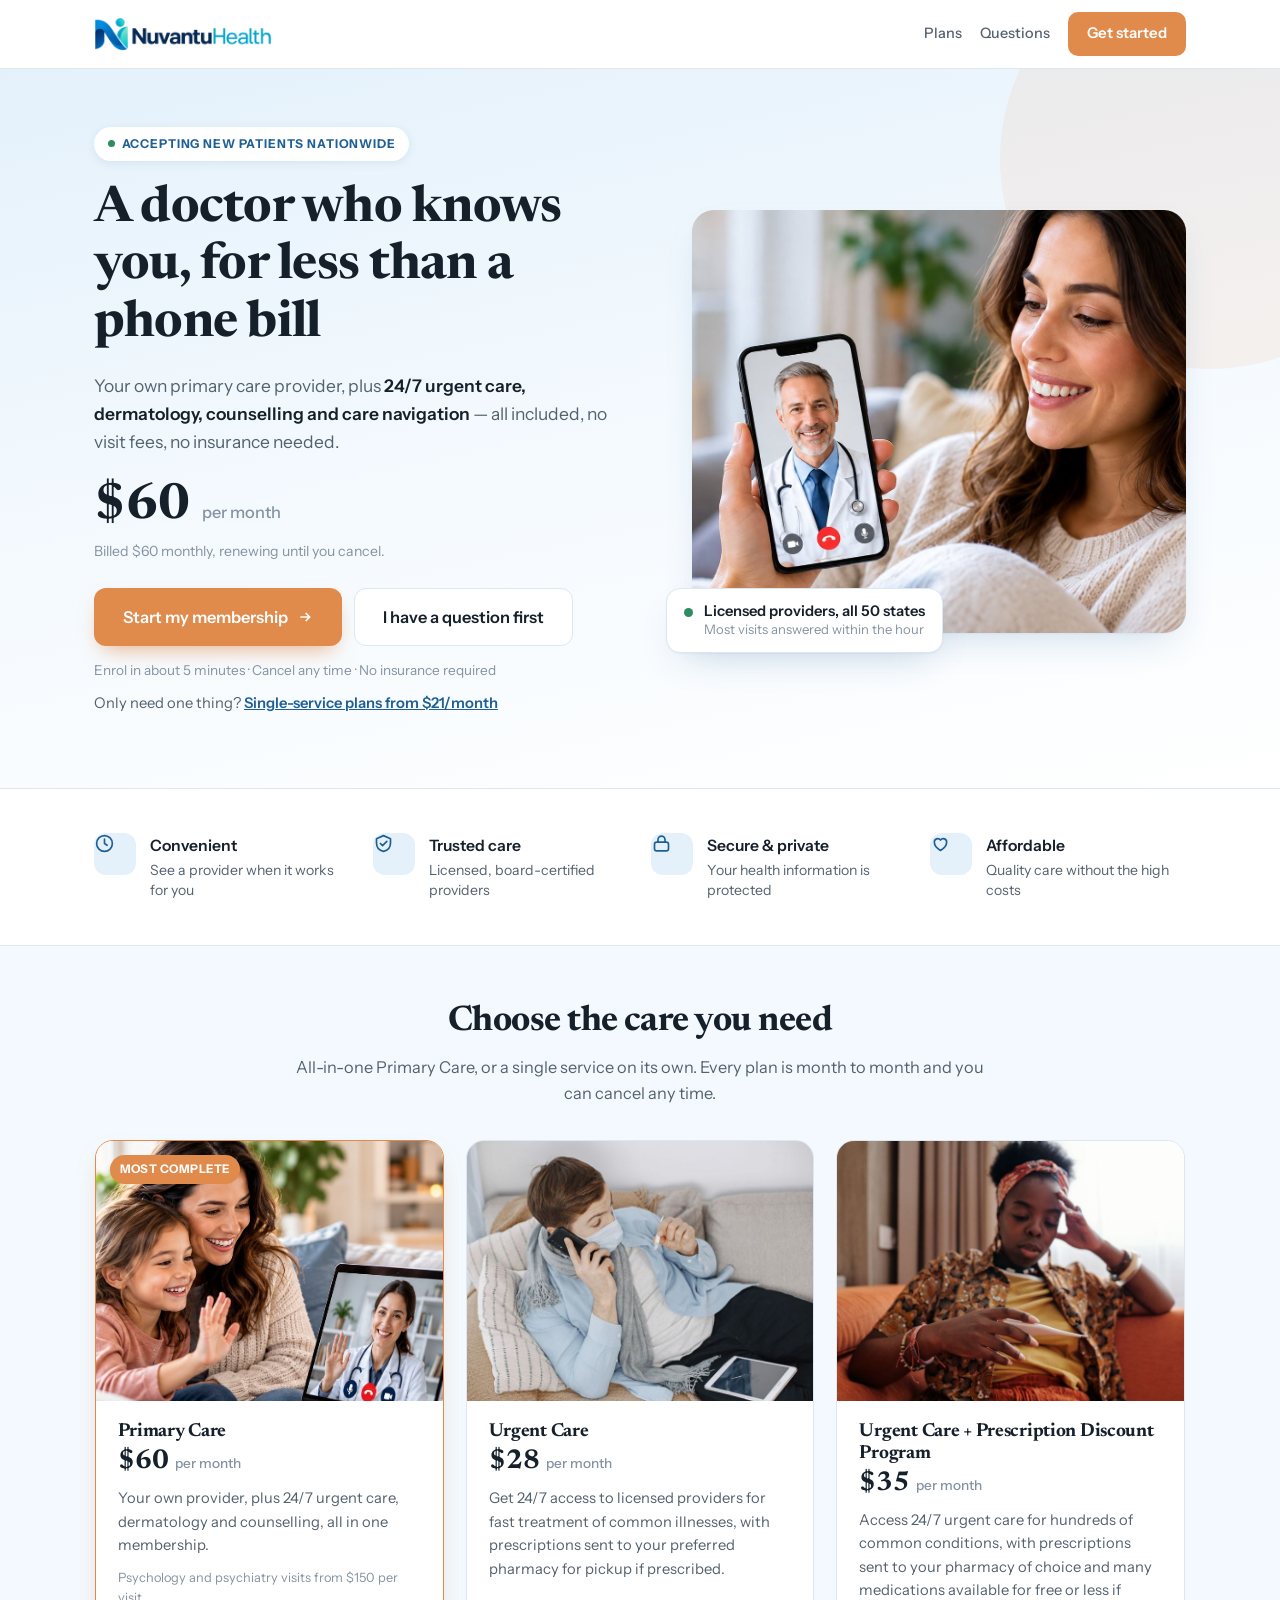
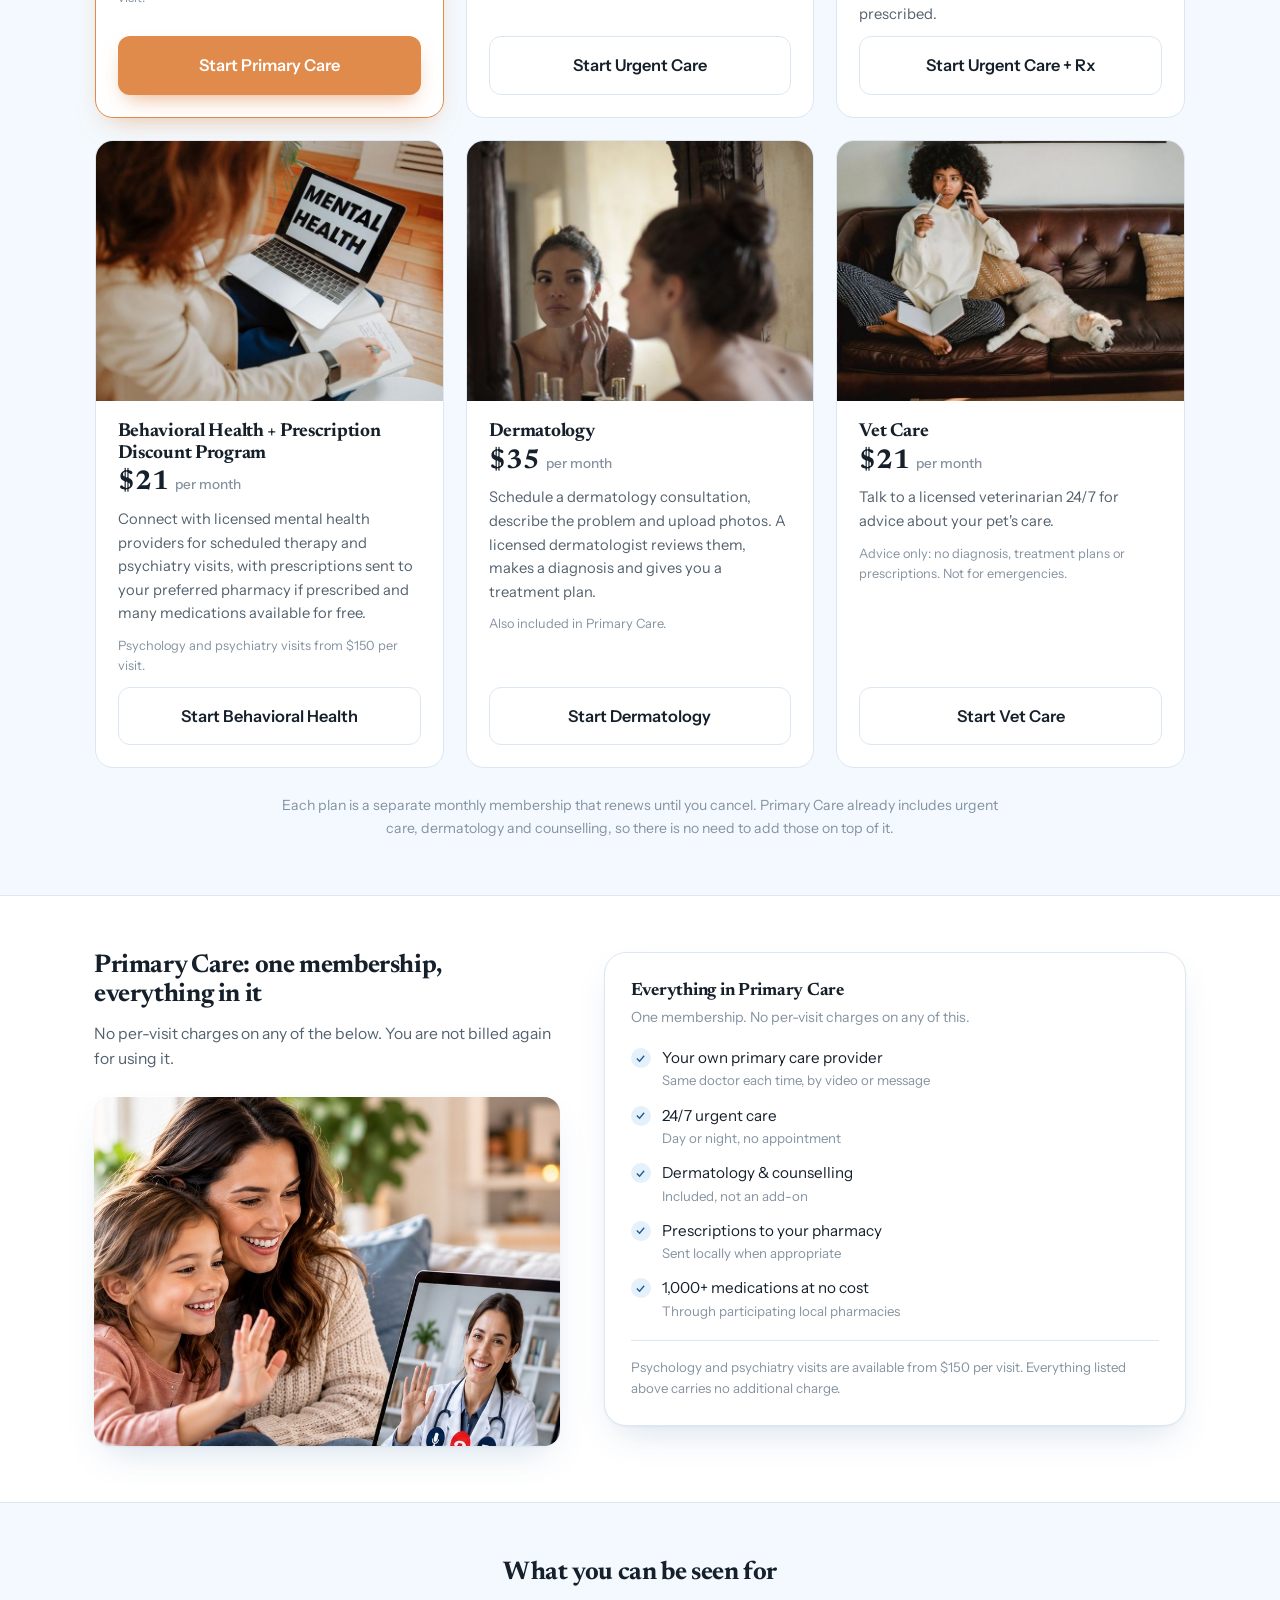
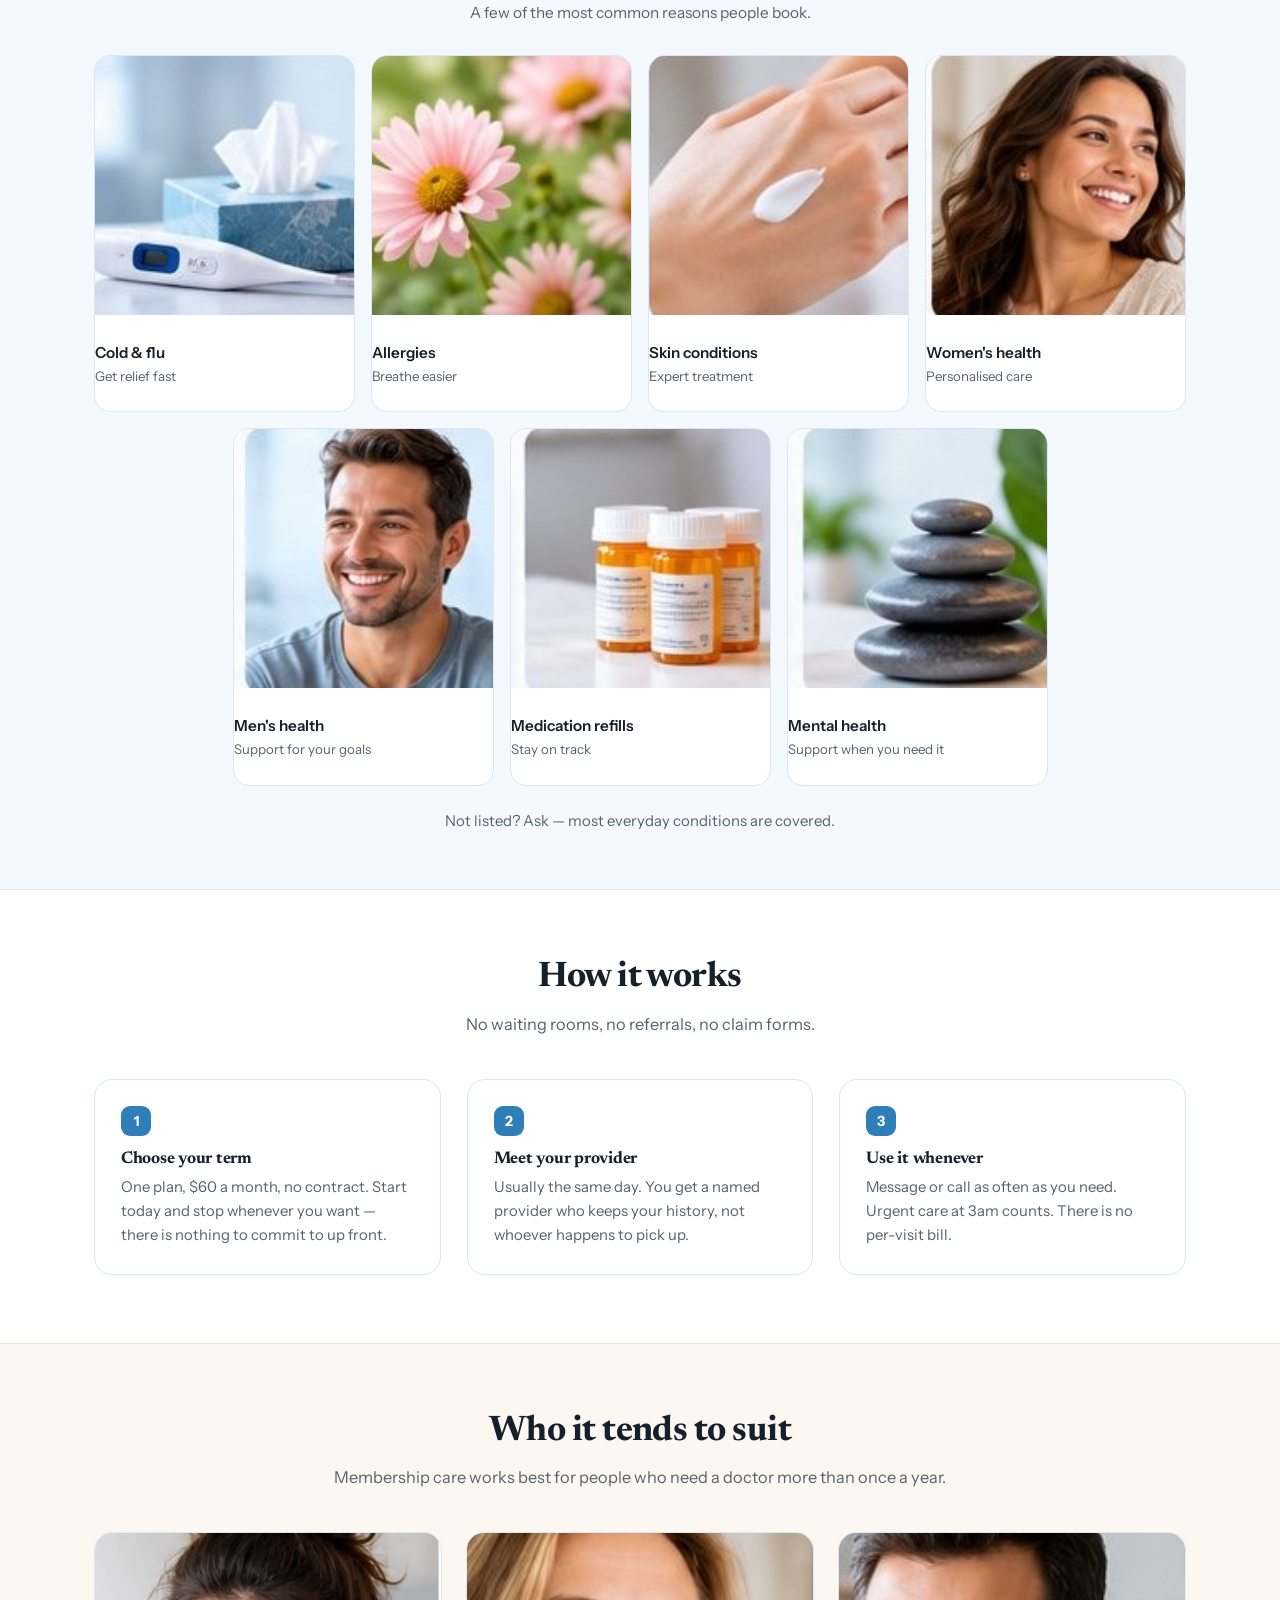
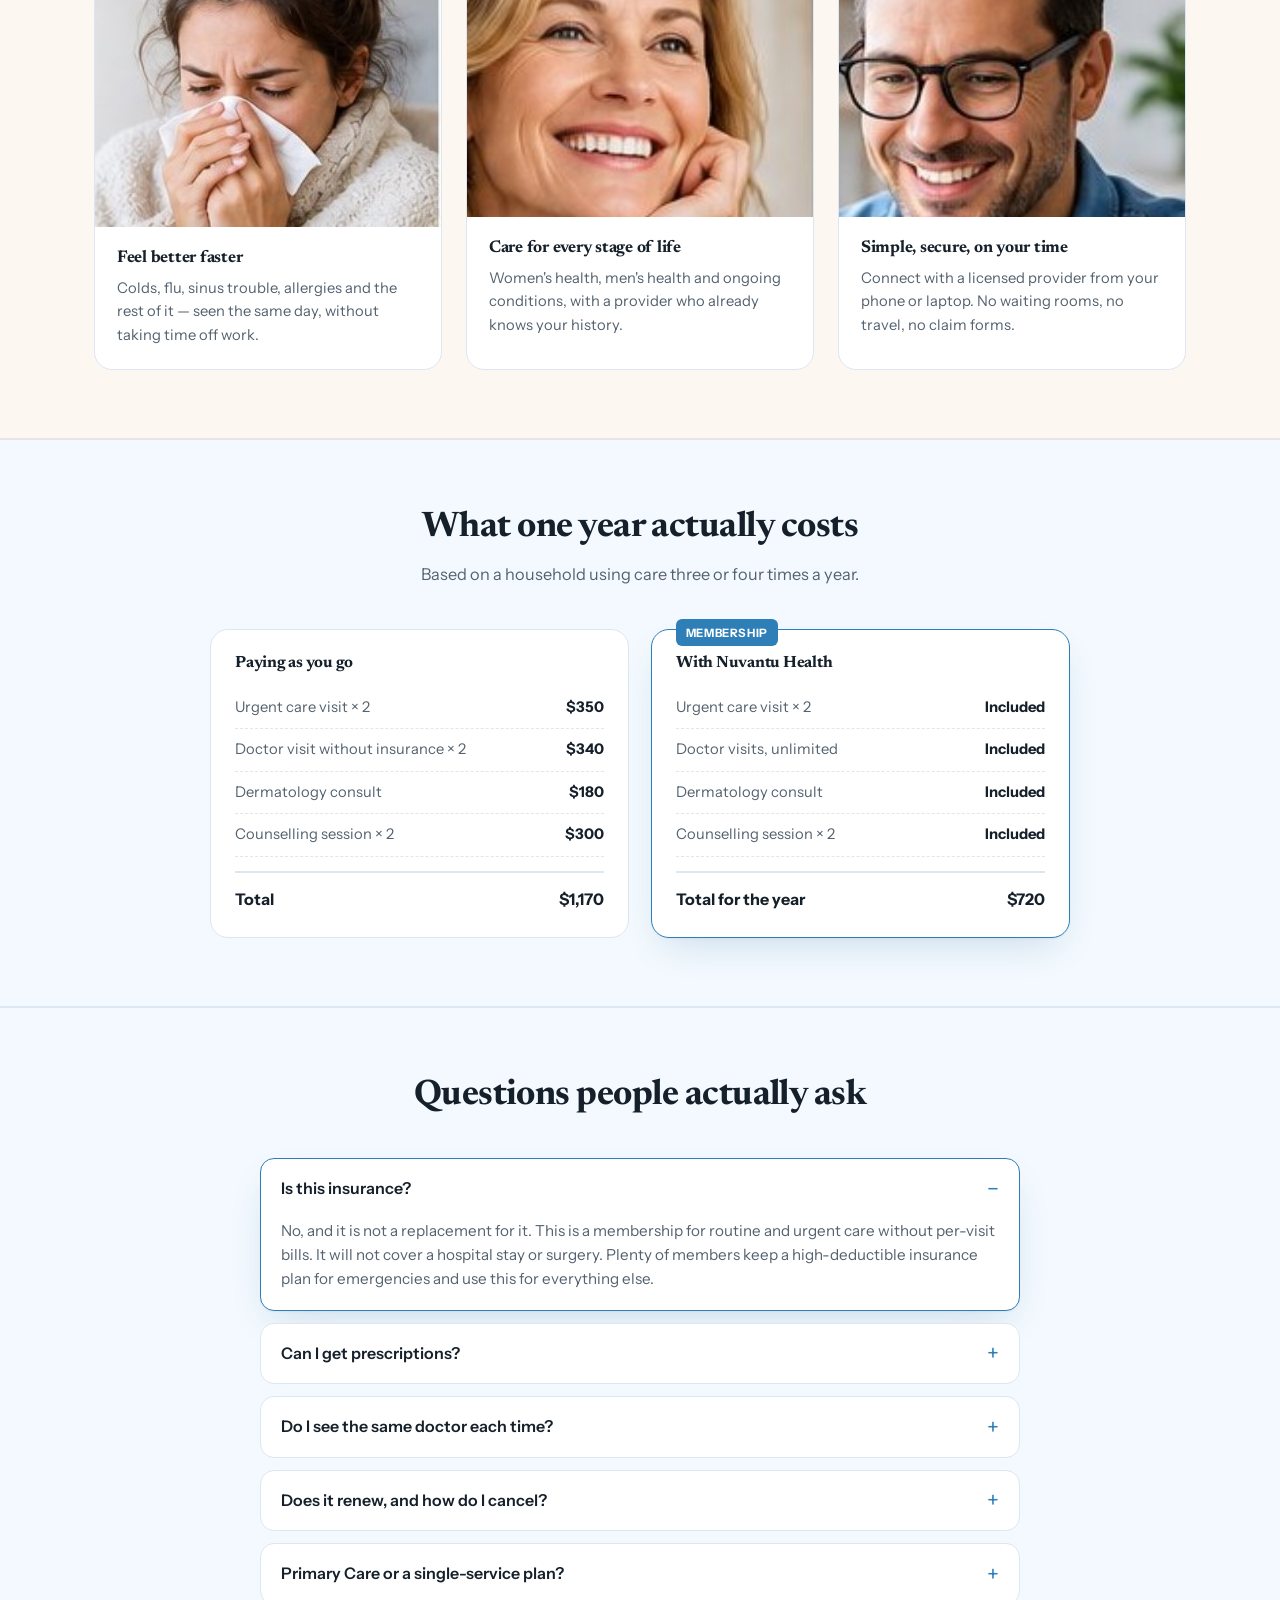
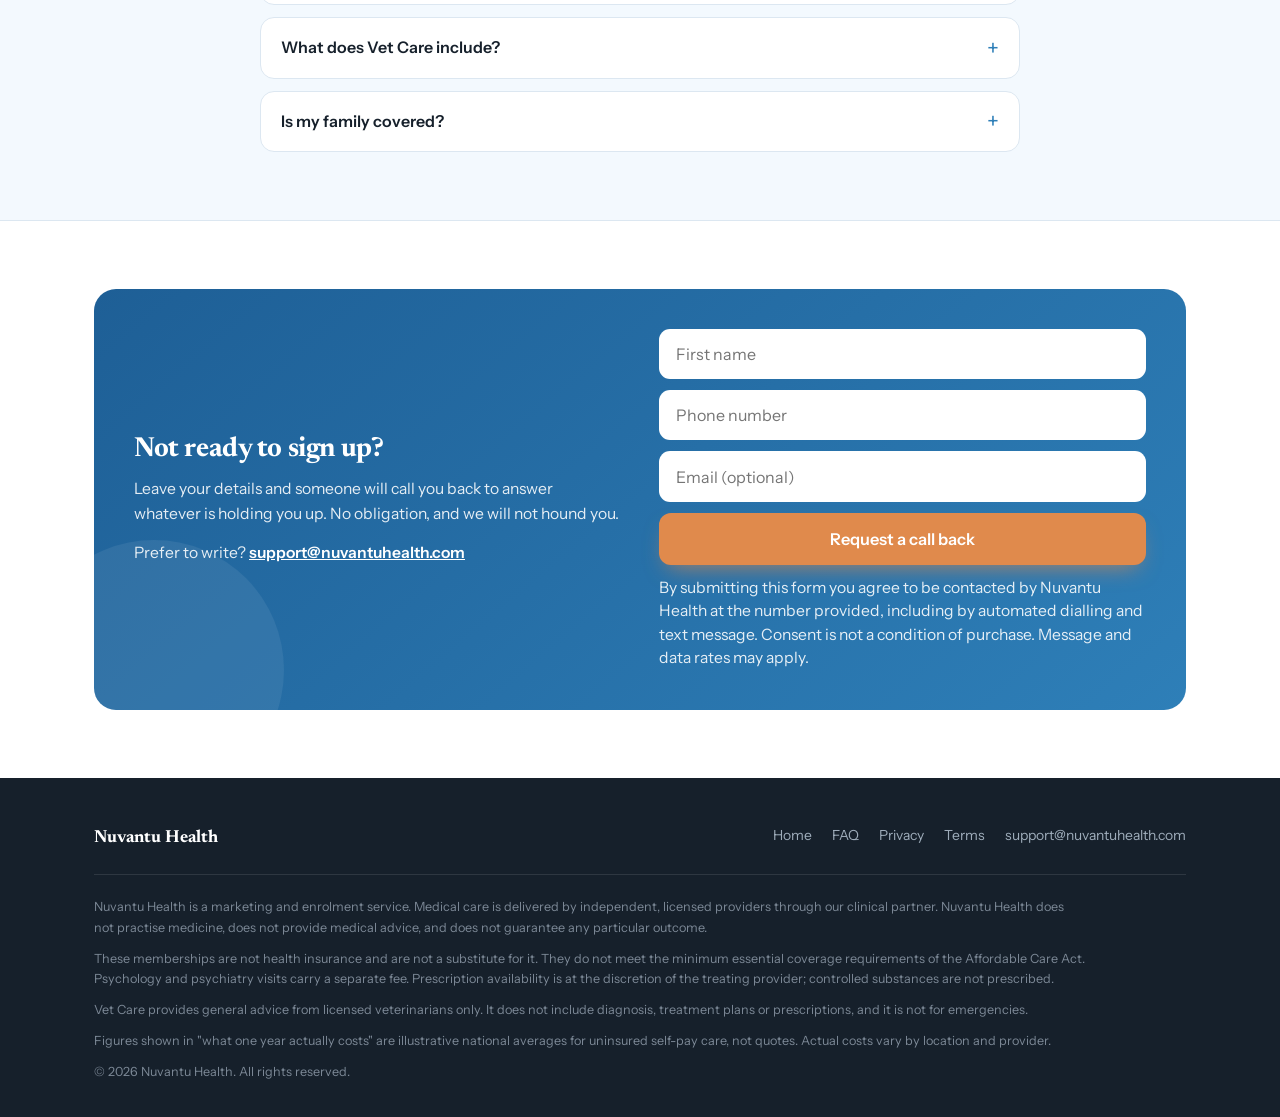
==== index.html @ 593f5be6 "Use the client's portal descriptions; add Urgent Care + Prescription Discount Program" ====
<!doctype html>
<html lang="en">
<head>
<meta charset="utf-8">
<meta name="viewport" content="width=device-width, initial-scale=1">
<!-- Google tag (gtag.js) - Google Ads account AW-18540604219, supplied by the client.
     It has to live here rather than on the enrolment page: that page belongs to
     National Telehealth Providers and they will not host third-party tags. -->
<script async src="https://www.googletagmanager.com/gtag/js?id=AW-18540604219"></script>
<script>
  window.dataLayer = window.dataLayer || [];
  function gtag(){dataLayer.push(arguments);}
  gtag('js', new Date());

  gtag('config', 'AW-18540604219');
</script>
<title>Nuvantu Health — Virtual Primary Care for $60/month</title>
<meta name="description" content="Virtual Primary Care for $60 a month with urgent care, dermatology and counselling included, or single-service plans for urgent care, behavioral health, dermatology and vet care from $21 a month.">
<meta name="robots" content="noindex,nofollow">
<!-- noindex stays until this moves to nuvantuhealth.com; a demo URL ranking
     for the brand would compete with the real site. -->
<link rel="preconnect" href="https://fonts.googleapis.com">
<link rel="preconnect" href="https://fonts.gstatic.com" crossorigin>
<link href="https://fonts.googleapis.com/css2?family=Instrument+Sans:wght@400;500;600;700&family=Newsreader:opsz,wght@6..72,500;600;700&display=swap" rel="stylesheet">
<style>
/* ------------------------------------------------------------------ palette
   Light blue as the lead colour, warmed up so it does not read cold and
   clinical. The warmth comes from three places rather than one: a warm
   terracotta for anything the visitor is meant to click, a cream section
   background instead of grey, and warm-tinted neutrals for body text. A blue
   page with pure grey text is what makes these sites feel like a hospital
   form. */
:root{
  --ink:#16202B; --body:#54626F; --muted:#8593A1;
  --line:#DCE7F1; --bg:#ffffff;
  --sky:#F3F9FE;            /* cool wash  */
  --cream:#FDF7F1;          /* warm wash  */
  --blue:#2E7FB8; --blue-d:#1E5F96; --blue-l:#E4F1FB;
  --warm:#E08A4C; --warm-d:#C26F33;
  --good:#2E8B62;
  --shadow:0 1px 2px rgba(22,32,43,.04), 0 16px 38px -14px rgba(30,95,150,.22);
  --radius:18px;
}
*{box-sizing:border-box;margin:0;padding:0}
html{-webkit-text-size-adjust:100%;scroll-behavior:smooth}
body{font-family:'Instrument Sans',system-ui,-apple-system,sans-serif;color:var(--body);
     background:var(--bg);line-height:1.6;-webkit-font-smoothing:antialiased}
h1,h2,h3{font-family:'Newsreader',Georgia,serif;color:var(--ink);line-height:1.15;letter-spacing:-.015em}
a{color:inherit}
.wrap{max-width:1140px;margin:0 auto;padding:0 24px}

/* ------------------------------------------------------------------- header */
.hdr{position:sticky;top:0;z-index:50;background:rgba(255,255,255,.93);
     backdrop-filter:blur(10px);border-bottom:1px solid var(--line)}
.hdr-in{display:flex;align-items:center;justify-content:space-between;gap:16px;
        height:68px;max-width:1140px;margin:0 auto;padding:0 24px}
.brand{display:flex;align-items:center;gap:10px;font-family:'Newsreader',serif;
       font-weight:700;font-size:1.22rem;color:var(--ink);text-decoration:none}
/* Sized by height so the logo keeps its own proportions whatever its width.
   The supplied artwork is a wide lockup, so a width-based rule would make it
   tower over a 68px header bar. */
.brand-logo{height:34px;width:auto;display:block}
@media(max-width:560px){ .brand-logo{height:28px} }
.hdr-right{display:flex;align-items:center;gap:18px}
.hdr-help{font-size:.9rem;color:var(--body);text-decoration:none;font-weight:500}
.hdr-help:hover{color:var(--blue)}
.hdr-cta{background:var(--warm);color:#fff;text-decoration:none;font-weight:600;
         font-size:.93rem;padding:.62rem 1.2rem;border-radius:10px;white-space:nowrap;
         transition:background .18s}
.hdr-cta:hover{background:var(--warm-d)}

/* --------------------------------------------------------------------- hero */
/* Bottom padding is deliberately large: it reserves a clear band for the
   background scene to stand in. Fading artwork out from behind text is always
   a compromise; giving it empty space of its own is not. */
.hero{background:linear-gradient(168deg,var(--blue-l) 0%,var(--sky) 46%,#fff 100%);
      border-bottom:1px solid var(--line);padding:58px 0 72px;position:relative;overflow:hidden}
.hero::after{content:'';position:absolute;right:-140px;top:-120px;width:420px;height:420px;
             border-radius:50%;background:rgba(224,138,76,.09)}
.hero-grid{display:grid;grid-template-columns:1.05fr .95fr;gap:52px;align-items:center;
           position:relative;z-index:2}

/* ------------------------------------------------------- background scenes
   People standing along the bottom of a section, behind the content.

   The hard part of a background like this is not drawing it, it is keeping the
   text on top readable. On the crash-claim site I first laid an overlay so
   heavy the photo underneath may as well not have been there, and the fix is
   not "less overlay" -- it is keeping the artwork OUT of the area the text
   occupies in the first place.

   So: the scene is pinned to the BOTTOM of the section and capped in height,
   the copy sits above it, and a vertical wash fades the artwork out as it
   rises towards the text. On narrow screens the scene is dropped entirely
   rather than shrunk, because at phone width the copy fills the whole box and
   there is no clear space left to put people into. */
.scene{position:absolute;left:0;right:0;bottom:0;height:min(36%,214px);
       z-index:0;pointer-events:none;overflow:hidden}
.scene svg{position:absolute;bottom:0;left:50%;transform:translateX(-50%);
           width:1600px;max-width:none;height:100%;opacity:.62}
.scene::after{content:'';position:absolute;inset:0;
              background:linear-gradient(180deg,
                 var(--wash-a) 0%, var(--wash-b) 34%, var(--wash-c) 78%)}
/* All three stops are set per section. An earlier version hard-coded the two
   lower stops to the blue wash, which tinted the cream section's fade the
   wrong colour and left a visible seam.

   The wash is light because no copy sits over this band any more — its job is
   only to blend the top edge of the artwork into the section, not to rescue
   text. A heavy wash here just bleaches the figures' heads. */
.hero .scene{--wash-a:rgba(233,243,252,.70);--wash-b:rgba(233,243,252,.16);--wash-c:rgba(233,243,252,0)}
.scene-cream{--wash-a:rgba(253,247,241,.72);--wash-b:rgba(253,247,241,.18);--wash-c:rgba(253,247,241,0)}
.eyebrow{display:inline-flex;align-items:center;gap:7px;background:#fff;
         color:var(--blue-d);font-size:.76rem;font-weight:700;letter-spacing:.07em;
         text-transform:uppercase;padding:.44rem .85rem;border-radius:100px;margin-bottom:20px;
         box-shadow:0 2px 10px rgba(30,95,150,.1)}
.dot{width:7px;height:7px;border-radius:50%;background:var(--good)}
h1{font-size:clamp(2.1rem,4.4vw,3.15rem);margin-bottom:18px}
.hero-sub{font-size:1.09rem;max-width:33rem;margin-bottom:26px}
.hero-sub b{color:var(--ink);font-weight:600}

.pricebox{display:flex;align-items:baseline;gap:12px;flex-wrap:wrap;margin-bottom:8px}
.price{font-family:'Newsreader',serif;font-size:3.1rem;font-weight:700;color:var(--ink);line-height:1}
.per{font-size:1.02rem;color:var(--muted);font-weight:500}
.save{background:#E6F6EE;color:var(--good);font-size:.8rem;font-weight:700;
      padding:.3rem .62rem;border-radius:7px}
.billed{font-size:.88rem;color:var(--muted);margin-bottom:26px}

.cta-row{display:flex;gap:12px;flex-wrap:wrap;align-items:center}
.btn{display:inline-flex;align-items:center;justify-content:center;gap:9px;
     font-weight:600;font-size:1.02rem;padding:.94rem 1.75rem;border-radius:12px;
     text-decoration:none;border:1px solid transparent;cursor:pointer;
     font-family:inherit;transition:transform .16s, background .18s, box-shadow .18s}
.btn-primary{background:var(--warm);color:#fff;box-shadow:0 10px 22px -9px rgba(224,138,76,.75)}
.btn-primary:hover{background:var(--warm-d);transform:translateY(-1px)}
.btn-ghost{background:#fff;color:var(--ink);border-color:var(--line)}
.btn-ghost:hover{border-color:var(--blue);color:var(--blue-d)}
.reassure{font-size:.85rem;color:var(--muted);margin-top:14px}

/* hero art: the client's photograph, with one small badge over the corner */
.hero-art{position:relative}
.hero-img{width:100%;height:auto;aspect-ratio:7/6;object-fit:cover;object-position:center 42%;
          display:block;border-radius:22px;box-shadow:var(--shadow);background:var(--blue-l)}
/* height:auto is load-bearing. The img carries width/height attributes so the
   browser can reserve space before the file arrives, but those attributes are
   presentational hints -- and with no height declared in CSS, the hint wins
   over aspect-ratio and the photo renders at its full 933px natural height. */
.hero-badge{position:absolute;left:-26px;bottom:-20px;background:#fff;border:1px solid var(--line);
            border-radius:14px;box-shadow:var(--shadow);padding:13px 17px;display:flex;
            gap:11px;align-items:flex-start;max-width:290px}
.hb-dot{width:9px;height:9px;border-radius:50%;background:var(--good);margin-top:6px;flex:0 0 auto}
.hero-badge b{display:block;color:var(--ink);font-size:.92rem;line-height:1.3;font-weight:600}
.hero-badge span{font-size:.82rem;color:var(--muted);display:block;line-height:1.35}

/* the included list, now its own section rather than a card in the hero */
.incl-wrap{display:grid;grid-template-columns:1fr 1.25fr;gap:44px;align-items:start}
/* height:auto is required alongside aspect-ratio — the width/height attributes
   on the img are presentational hints and would otherwise win, rendering it at
   full natural height. Same trap as the hero. */
.incl-img{width:100%;height:auto;aspect-ratio:4/3;object-fit:cover;object-position:center 30%;
          display:block;border-radius:16px;margin-top:26px;box-shadow:var(--shadow);
          background:var(--blue-l)}
.hero-card{background:#fff;border:1px solid var(--line);border-radius:22px;
           box-shadow:var(--shadow);padding:28px 26px 26px}
.hero-card h3{font-size:1.12rem;margin-bottom:4px}
.hero-card .hc-sub{font-size:.88rem;color:var(--muted);margin-bottom:18px}
.incl{list-style:none;display:grid;gap:12px}
.incl li{display:flex;gap:11px;font-size:.95rem;color:var(--ink);align-items:flex-start}
.tick{flex:0 0 20px;width:20px;height:20px;border-radius:50%;background:var(--blue-l);
      display:grid;place-items:center;margin-top:2px}
.tick svg{width:11px;height:11px;stroke:var(--blue-d);stroke-width:3;fill:none}
.incl small{display:block;color:var(--muted);font-size:.83rem;font-weight:400}
.hc-foot{margin-top:18px;padding-top:16px;border-top:1px solid var(--line);
         font-size:.83rem;color:var(--muted)}

/* ------------------------------------------------------------------- strips */
.trust{border-bottom:1px solid var(--line);background:#fff;padding:20px 0}
.trust-in{display:flex;gap:34px;flex-wrap:wrap;justify-content:center;
          font-size:.88rem;color:var(--body);font-weight:500}
.trust-in span{display:inline-flex;align-items:center;gap:8px}
.trust-in svg{width:16px;height:16px;stroke:var(--blue);stroke-width:2;fill:none}

.sec{padding:68px 0}
/* Any section carrying a background scene reserves room for it underneath the
   content. Without this the cards sit across the figures and all you see below
   them is a row of disembodied legs. */
.sec.has-scene{padding-bottom:68px}
.sec-sky{background:var(--sky);border-block:1px solid var(--line)}
.sec-cream{background:var(--cream);border-block:1px solid #F0E4D6}
.sec-head{text-align:center;max-width:44rem;margin:0 auto 42px}
.sec-head h2{font-size:clamp(1.65rem,3vw,2.2rem);margin-bottom:12px}
.sec-head p{font-size:1.02rem}

/* how it works, each step fronted by a person */
.steps{display:grid;grid-template-columns:repeat(3,1fr);gap:26px}
.step{background:#fff;border:1px solid var(--line);border-radius:var(--radius);padding:26px}
.step-top{display:flex;align-items:center;gap:14px;margin-bottom:14px}
.step-n{width:30px;height:30px;border-radius:9px;background:var(--blue);color:#fff;
        display:grid;place-items:center;font-weight:700;font-size:.88rem;flex:0 0 auto}
.step h3{font-size:1.06rem;margin-bottom:7px}
.step p{font-size:.93rem}

/* four reasons, from the client's mockup */
.why{display:grid;grid-template-columns:repeat(4,1fr);gap:22px}
.why-item{display:flex;gap:14px;align-items:flex-start}
.why-ico{flex:0 0 42px;width:42px;height:42px;border-radius:12px;background:var(--blue-l);
         display:grid;place-items:center}
.why-ico svg{width:21px;height:21px;stroke:var(--blue-d);stroke-width:1.9;fill:none;
             stroke-linecap:round;stroke-linejoin:round}
.why-item b{display:block;color:var(--ink);font-size:.98rem;margin-bottom:2px;font-weight:600}
.why-item span{font-size:.88rem;color:var(--body);display:block;line-height:1.45}

/* what we treat — photo tiles, matching the client's reference */
.treat{display:flex;flex-wrap:wrap;gap:16px;justify-content:center}
.treat-item{flex:0 1 calc(25% - 12px)}
.treat-item{background:#fff;border:1px solid var(--line);border-radius:16px;overflow:hidden;
            display:block;text-align:left;text-decoration:none;color:inherit;
            transition:transform .18s, box-shadow .18s}
.treat-item:hover{transform:translateY(-2px);box-shadow:var(--shadow)}
.treat-img{width:100%;height:auto;aspect-ratio:1/1;object-fit:cover;display:block;
           background:var(--blue-l)}
/* height:auto again. The img carries width/height attributes so space is
   reserved before the file lands, but those are presentational hints and beat
   aspect-ratio when no height is declared -- exactly the trap the hero hit.
   Without it these render 259x154 instead of square. */
.treat-txt{padding:13px 15px 15px}
.treat-txt b{display:block;font-size:.95rem;color:var(--ink);font-weight:600;margin-bottom:2px}
.treat-txt span{font-size:.83rem;color:var(--body);display:block;line-height:1.4}
.treat-more{text-align:center;margin-top:24px;font-size:.93rem;color:var(--body)}

/* who it is for — photo cards, no invented testimonials */
.whos{display:grid;grid-template-columns:repeat(3,1fr);gap:24px}
.who{background:#fff;border:1px solid var(--line);border-radius:var(--radius);
     text-align:left;overflow:hidden;display:flex;flex-direction:column}
.who-img{width:100%;aspect-ratio:16/10;object-fit:cover;object-position:center 22%;
         display:block;background:var(--blue-l)}
.who-body{padding:22px}
.who h3{font-size:1.06rem;margin-bottom:8px}
.who p{font-size:.92rem}

/* comparison */
.compare{display:grid;grid-template-columns:1fr 1fr;gap:22px;max-width:860px;margin:0 auto}
.cmp{border:1px solid var(--line);border-radius:var(--radius);padding:24px;background:#fff}
.cmp.win{border-color:var(--blue);box-shadow:var(--shadow);position:relative}
.cmp-tag{position:absolute;top:-11px;left:24px;background:var(--blue);color:#fff;
         font-size:.72rem;font-weight:700;letter-spacing:.05em;text-transform:uppercase;
         padding:.28rem .62rem;border-radius:6px}
.cmp h3{font-size:1.02rem;margin-bottom:14px}
.cmp-row{display:flex;justify-content:space-between;gap:14px;padding:9px 0;
         border-bottom:1px dashed var(--line);font-size:.92rem}
.cmp-row:last-child{border-bottom:0}
.cmp-row b{color:var(--ink);white-space:nowrap}
.cmp-total{margin-top:14px;padding-top:14px;border-top:2px solid var(--line);
           display:flex;justify-content:space-between;font-weight:700;color:var(--ink)}

/* terms */
.terms{display:grid;grid-template-columns:repeat(4,1fr);gap:16px;max-width:920px;margin:0 auto}
.term{border:1px solid var(--line);border-radius:14px;padding:22px 16px;text-align:center;
      background:#fff;position:relative;transition:transform .16s, box-shadow .18s}
.term:hover{transform:translateY(-2px);box-shadow:var(--shadow)}
.term.best{border-color:var(--warm);box-shadow:0 12px 28px -14px rgba(224,138,76,.65)}
.term-best-tag{position:absolute;top:-10px;left:50%;transform:translateX(-50%);
               background:var(--warm);color:#fff;font-size:.68rem;font-weight:700;
               letter-spacing:.04em;text-transform:uppercase;padding:.24rem .58rem;border-radius:6px;
               white-space:nowrap}
.term-len{font-size:.82rem;color:var(--muted);font-weight:600;text-transform:uppercase;
          letter-spacing:.05em;margin-bottom:9px}
.term-pm{font-family:'Newsreader',serif;font-size:1.85rem;font-weight:700;color:var(--ink);line-height:1}
.term-pm span{font-size:.8rem;color:var(--muted);font-weight:500;font-family:'Instrument Sans',sans-serif}
.term-tot{font-size:.82rem;color:var(--muted);margin-top:7px}

/* faq */
.faq{max-width:760px;margin:0 auto;display:grid;gap:12px}
details{background:#fff;border:1px solid var(--line);border-radius:14px;padding:0 20px}
details[open]{border-color:var(--blue);box-shadow:var(--shadow)}
summary{cursor:pointer;list-style:none;padding:17px 0;font-weight:600;color:var(--ink);
        font-size:1rem;display:flex;justify-content:space-between;gap:16px;align-items:center}
summary::-webkit-details-marker{display:none}
summary::after{content:'+';font-size:1.4rem;color:var(--blue);font-weight:400;line-height:1}
details[open] summary::after{content:'\2212'}
details p{padding:0 0 18px;font-size:.95rem}

/* ask */
.ask{background:linear-gradient(140deg,var(--blue-d) 0%,var(--blue) 100%);color:#fff;
     border-radius:22px;padding:40px;display:grid;grid-template-columns:1fr 1fr;gap:38px;
     align-items:center;position:relative;overflow:hidden}
.ask::after{content:'';position:absolute;left:-70px;bottom:-90px;width:260px;height:260px;
            border-radius:50%;background:rgba(255,255,255,.07)}
.ask-copy{position:relative;z-index:1}
.ask h2{color:#fff;font-size:1.72rem;margin-bottom:10px}
.ask p{color:rgba(255,255,255,.88);font-size:.98rem}
.ask-form{display:grid;gap:11px;position:relative;z-index:1}
.ask-form input{width:100%;padding:.88rem 1rem;border-radius:11px;border:1px solid transparent;
                font-family:inherit;font-size:1rem;background:#fff;color:var(--ink)}
.ask-form input:focus{outline:2px solid var(--warm);outline-offset:1px}
.ask-form .btn{width:100%}
.ask-note{font-size:.78rem;color:rgba(255,255,255,.78);line-height:1.5}
.ask-mail{margin-top:14px;font-size:.92rem}
.ask-mail a{color:#fff;font-weight:600}
.ask-ok{display:none;background:rgba(255,255,255,.15);border:1px solid rgba(255,255,255,.32);
        border-radius:14px;padding:20px;text-align:center;position:relative;z-index:1}
.ask-ok b{display:block;font-size:1.1rem;margin-bottom:5px}

/* footer */
footer{background:var(--ink);color:#9FADBB;padding:46px 0 34px;font-size:.87rem}
.f-top{display:flex;justify-content:space-between;gap:28px;flex-wrap:wrap;
       padding-bottom:22px;border-bottom:1px solid rgba(255,255,255,.1);margin-bottom:22px}
.f-brand{color:#fff;font-family:'Newsreader',serif;font-weight:700;font-size:1.1rem}
.f-links{display:flex;gap:20px;flex-wrap:wrap}
.f-links a{color:#9FADBB;text-decoration:none}
.f-links a:hover{color:#fff}
.f-disc{font-size:.79rem;line-height:1.65;color:#7C8896;max-width:62rem}
.f-disc+.f-disc{margin-top:10px}

/* ------------------------------------------------------------------ mobile */
@media(max-width:940px){
  /* At phone width the copy fills the section, so there is no clear band left
     for the scene to live in. Hidden outright rather than squashed behind the
     text, which is where these backgrounds normally turn into mud. The space
     reserved for it has to collapse with it, or the page ends up with a large
     empty gap where the people used to be. */
  .scene{display:none}
  .sec.has-scene{padding-bottom:68px}
  .hero{padding-bottom:48px}
  .why{grid-template-columns:repeat(2,1fr);gap:20px}
  /* This one was missed when the included-list moved out of the hero: without
     it the two columns stayed side by side and the photo rendered 139px wide
     on a phone. */
  .incl-wrap{grid-template-columns:1fr;gap:28px}
  /* Nine across becomes unreadable long before this width. Three up keeps the
     labels on one or two lines instead of breaking mid-word. */
  .treat-item{flex:0 1 calc(33.333% - 11px)}
  .hero-grid{grid-template-columns:1fr;gap:34px}
  .steps,.whos{grid-template-columns:1fr}
  .compare{grid-template-columns:1fr}
  .terms{grid-template-columns:repeat(2,1fr)}
  .ask{grid-template-columns:1fr;padding:30px 24px}
  .hdr-help{display:none}
}
@media(max-width:560px){
  .hero{padding:40px 0 48px}
  .terms{grid-template-columns:1fr}
  .why{grid-template-columns:1fr}
  .treat-item{flex:0 1 calc(50% - 8px)}
  .price{font-size:2.6rem}
  .cta-row .btn{width:100%}
  .trust-in{gap:16px 22px;font-size:.82rem}
  .hero-photo{flex-direction:column;text-align:center}
}
/* ------------------------------------------------------------ care plans
   One card per National Telehealth service. Prices and links come from
   SERVICES in the script, so the cards and the checkout cannot disagree. */
.svc{display:flex;flex-wrap:wrap;gap:22px;justify-content:center}
.svc-card{flex:0 1 calc(33.333% - 15px);background:#fff;border:1px solid var(--line);
  border-radius:var(--radius);overflow:hidden;display:flex;flex-direction:column;position:relative;
  transition:transform .15s,box-shadow .15s}
.svc-card:hover{transform:translateY(-2px);box-shadow:var(--shadow)}
.svc-card.main{border-color:var(--warm);box-shadow:0 12px 28px -14px rgba(224,138,76,.65)}
.svc-img{width:100%;height:auto;aspect-ratio:4/3;object-fit:cover;display:block}
.svc-tag{position:absolute;top:14px;left:14px;background:var(--warm);color:#fff;font-size:.74rem;
  font-weight:700;letter-spacing:.04em;text-transform:uppercase;padding:5px 10px;border-radius:999px}
.svc-body{padding:20px 22px 22px;display:flex;flex-direction:column;flex:1}
.svc-body h3{font-size:1.18rem;margin-bottom:4px}
.svc-price{font-family:'Newsreader',serif;font-size:1.7rem;font-weight:700;color:var(--ink);line-height:1.1;margin-bottom:10px}
.svc-price span{font-family:'Instrument Sans',sans-serif;font-size:.85rem;font-weight:500;color:var(--muted)}
.svc-body p{font-size:.92rem;margin-bottom:10px}
.svc-note{font-size:.8rem!important;color:var(--muted)}
.svc-body .btn{margin-top:auto;width:100%}
.svc-foot{text-align:center;margin-top:26px;font-size:.88rem;color:var(--muted);max-width:46rem;margin-left:auto;margin-right:auto}
.hero-more{margin-top:10px;font-size:.92rem}
.hero-more a{color:var(--blue-d);font-weight:600}
@media(max-width:900px){ .svc-card{flex-basis:calc(50% - 11px)} }
@media(max-width:600px){ .svc-card{flex-basis:100%} }
</style>
</head>
<body>


<header class="hdr">
  <div class="hdr-in">
    <a href="#top" class="brand" aria-label="Nuvantu Health home">
      <img src="img/logo.png" alt="Nuvantu Health" width="760" height="145" class="brand-logo">
    </a>
    <div class="hdr-right">
      <a href="#plans" class="hdr-help">Plans</a>
      <a href="#faq" class="hdr-help">Questions</a>
      <a href="#enrol" class="hdr-cta" data-enrol>Get started</a>
    </div>
  </div>
</header>

<main id="top">

<!-- ============================================================== hero -->
<section class="hero">
  <div class="wrap hero-grid">
    <div>
      <span class="eyebrow"><span class="dot"></span>Accepting new patients nationwide</span>
      <h1>A doctor who knows you, for less than a phone bill</h1>
      <p class="hero-sub">Your own primary care provider, plus <b>24/7 urgent care, dermatology,
         counselling and care navigation</b> — all included, no visit fees, no insurance needed.</p>

      <div class="pricebox">
        <span class="price" id="heroPrice">$60</span>
        <span class="per">per month</span>
        <span class="save" id="heroSave" style="display:none"></span>
      </div>
      <p class="billed" id="heroBilled">Billed $60 monthly, renewing until you cancel.</p>

      <div class="cta-row">
        <a href="#enrol" class="btn btn-primary" data-enrol>Start my membership
          <svg width="16" height="16" viewBox="0 0 24 24" fill="none" stroke="currentColor" stroke-width="2.5"><path d="M5 12h14M13 6l6 6-6 6"/></svg>
        </a>
        <a href="#ask" class="btn btn-ghost">I have a question first</a>
      </div>
      <p class="reassure">Enrol in about 5 minutes · Cancel any time · No insurance required</p>
      <p class="hero-more">Only need one thing? <a href="#plans" id="heroFrom">Single-service plans from $21/month</a></p>
    </div>

    <div class="hero-art">
      <img class="hero-img" src="img/hero-call.jpg"
           alt="A woman at home on a video call with a doctor on her phone"
           width="1400" height="933" fetchpriority="high">
      <div class="hero-badge">
        <span class="hb-dot"></span>
        <div><b>Licensed providers, all 50 states</b><span>Most visits answered within the hour</span></div>
      </div>
    </div>
  </div>
</section>

<!-- Four reasons, taken from the client's mockup. Built as a proper row with a
     line of explanation each rather than the thin one-line strip that was here
     before, which carried the same claims with nothing to back them up. -->
<section class="sec" style="padding:44px 0">
  <div class="wrap why">
    <div class="why-item">
      <span class="why-ico"><svg viewBox="0 0 24 24"><circle cx="12" cy="12" r="9"/><path d="M12 7v5l3 2"/></svg></span>
      <div><b>Convenient</b><span>See a provider when it works for you</span></div>
    </div>
    <div class="why-item">
      <span class="why-ico"><svg viewBox="0 0 24 24"><path d="M12 3l8 3.5v5c0 5-3.4 8.6-8 9.5-4.6-.9-8-4.5-8-9.5v-5z"/><path d="M8.5 12l2.4 2.4L15.8 9.5"/></svg></span>
      <div><b>Trusted care</b><span>Licensed, board-certified providers</span></div>
    </div>
    <div class="why-item">
      <span class="why-ico"><svg viewBox="0 0 24 24"><rect x="4" y="10.5" width="16" height="10" rx="2.5"/><path d="M8 10.5V7.5a4 4 0 0 1 8 0v3"/></svg></span>
      <div><b>Secure &amp; private</b><span>Your health information is protected</span></div>
    </div>
    <div class="why-item">
      <span class="why-ico"><svg viewBox="0 0 24 24"><path d="M12 20s-7-4.4-7-9.2A3.9 3.9 0 0 1 12 8a3.9 3.9 0 0 1 7 2.8C19 15.6 12 20 12 20z"/></svg></span>
      <div><b>Affordable</b><span>Quality care without the high costs</span></div>
    </div>
  </div>
</section>

<!-- ============================================================== plans
     Primary Care stays the headline plan. The four single-service plans are
     for people who only need one thing, at a lower monthly price. Cards are
     built from SERVICES below. -->
<section class="sec sec-sky" id="plans" style="padding:56px 0">
  <div class="wrap">
    <div class="sec-head" style="margin-bottom:34px">
      <h2>Choose the care you need</h2>
      <p>All-in-one Primary Care, or a single service on its own. Every plan is month to month and you can cancel any time.</p>
    </div>
    <div class="svc" id="svcGrid"></div>
    <p class="svc-foot">Each plan is a separate monthly membership that renews until you cancel. Primary Care
       already includes urgent care, dermatology and counselling, so there is no need to add those
       on top of it.</p>
  </div>
</section>

<!-- Everything included. Lifted out of the hero so the photograph can have the
     whole right-hand side, which is what makes the family read at a glance. -->
<section class="sec" style="padding:56px 0">
  <div class="wrap incl-wrap">
    <div>
      <h2 style="font-size:1.6rem;margin-bottom:10px">Primary Care: one membership, everything in it</h2>
      <p style="font-size:.98rem">No per-visit charges on any of the below. You are not billed
         again for using it.</p>
      <!-- This column was mostly empty, which is the same dead-space problem the
           partner's own page has. The photograph fills it and puts a family in
           front of the "what do I actually get" section. -->
      <img class="incl-img" src="img/family-call.jpg"
           alt="A mother and daughter waving at a doctor during a video visit at home"
           width="811" height="695" loading="lazy">
    </div>
    <aside class="hero-card">
      <h3>Everything in Primary Care</h3>
      <p class="hc-sub">One membership. No per-visit charges on any of this.</p>
      <ul class="incl">
        <li><span class="tick"><svg viewBox="0 0 24 24"><path d="M4 12l6 6L20 6"/></svg></span>
            <span>Your own primary care provider<small>Same doctor each time, by video or message</small></span></li>
        <li><span class="tick"><svg viewBox="0 0 24 24"><path d="M4 12l6 6L20 6"/></svg></span>
            <span>24/7 urgent care<small>Day or night, no appointment</small></span></li>
        <li><span class="tick"><svg viewBox="0 0 24 24"><path d="M4 12l6 6L20 6"/></svg></span>
            <span>Dermatology &amp; counselling<small>Included, not an add-on</small></span></li>
        <li><span class="tick"><svg viewBox="0 0 24 24"><path d="M4 12l6 6L20 6"/></svg></span>
            <span>Prescriptions to your pharmacy<small>Sent locally when appropriate</small></span></li>
        <li><span class="tick"><svg viewBox="0 0 24 24"><path d="M4 12l6 6L20 6"/></svg></span>
            <span>1,000+ medications at no cost<small>Through participating local pharmacies</small></span></li>
      </ul>
      <p class="hc-foot">Psychology and psychiatry visits are available from $150 per visit.
         Everything listed above carries no additional charge.</p>
    </aside>
  </div>
</section>

<!-- What we treat, as photo tiles. Answers "can they help with MY problem",
     which is the question that stops people signing up. -->
<section class="sec sec-sky" style="padding:56px 0">
  <div class="wrap">
    <div class="sec-head" style="margin-bottom:30px">
      <h2 style="font-size:1.6rem">What you can be seen for</h2>
      <p style="font-size:.96rem">A few of the most common reasons people book.</p>
    </div>
    <div class="treat">
      <a class="treat-item" href="#enrol" data-enrol>
        <img class="treat-img" src="img/cond/cold-flu.jpg" alt="" width="176" height="154" loading="lazy">
        <span class="treat-txt"><b>Cold &amp; flu</b><span>Get relief fast</span></span>
      </a>
      <a class="treat-item" href="#enrol" data-enrol>
        <img class="treat-img" src="img/cond/allergies.jpg" alt="" width="176" height="154" loading="lazy">
        <span class="treat-txt"><b>Allergies</b><span>Breathe easier</span></span>
      </a>
      <a class="treat-item" href="#enrol" data-enrol>
        <img class="treat-img" src="img/cond/skin.jpg" alt="" width="176" height="154" loading="lazy">
        <span class="treat-txt"><b>Skin conditions</b><span>Expert treatment</span></span>
      </a>
      <a class="treat-item" href="#enrol" data-enrol>
        <img class="treat-img" src="img/cond/womens.jpg" alt="" width="176" height="154" loading="lazy">
        <span class="treat-txt"><b>Women's health</b><span>Personalised care</span></span>
      </a>
      <a class="treat-item" href="#enrol" data-enrol>
        <img class="treat-img" src="img/cond/mens.jpg" alt="" width="176" height="154" loading="lazy">
        <span class="treat-txt"><b>Men's health</b><span>Support for your goals</span></span>
      </a>
      <a class="treat-item" href="#enrol" data-enrol>
        <img class="treat-img" src="img/cond/refills.jpg" alt="" width="176" height="154" loading="lazy">
        <span class="treat-txt"><b>Medication refills</b><span>Stay on track</span></span>
      </a>
      <a class="treat-item" href="#enrol" data-enrol>
        <img class="treat-img" src="img/cond/mental.jpg" alt="" width="176" height="154" loading="lazy">
        <span class="treat-txt"><b>Mental health</b><span>Support when you need it</span></span>
      </a>
    </div>
    <p class="treat-more">Not listed? Ask — most everyday conditions are covered.</p>
  </div>
</section>

<!-- ======================================================== how it works -->
<section class="sec">
  <div class="wrap">
    <div class="sec-head">
      <h2>How it works</h2>
      <p>No waiting rooms, no referrals, no claim forms.</p>
    </div>
    <div class="steps">
      <div class="step">
        <div class="step-top">
          <span class="step-n">1</span>
        </div>
        <h3>Choose your term</h3>
        <p>One plan, $60 a month, no contract. Start today and stop whenever you want — there is nothing to commit to up front.</p>
      </div>
      <div class="step">
        <div class="step-top">
          <span class="step-n">2</span>
        </div>
        <h3>Meet your provider</h3>
        <p>Usually the same day. You get a named provider who keeps your history, not whoever happens to pick up.</p>
      </div>
      <div class="step">
        <div class="step-top">
          <span class="step-n">3</span>
        </div>
        <h3>Use it whenever</h3>
        <p>Message or call as often as you need. Urgent care at 3am counts. There is no per-visit bill.</p>
      </div>
    </div>
  </div>
</section>

<!-- ========================================================= who it's for -->
<section class="sec sec-cream has-scene" style="position:relative;overflow:hidden">
  <div class="wrap" style="position:relative;z-index:2">
    <div class="sec-head">
      <h2>Who it tends to suit</h2>
      <p>Membership care works best for people who need a doctor more than once a year.</p>
      <!-- Photos supplied by the client, cropped out of the single flat mockup
           image he sent. They are small at source and will look soft until he
           sends the originals; flagged to him rather than left to notice. -->
    </div>
    <div class="whos">
      <div class="who">
        <img class="who-img" src="img/acute.jpg" alt="" width="254" height="294" loading="lazy">
        <div class="who-body">
          <h3>Feel better faster</h3>
          <p>Colds, flu, sinus trouble, allergies and the rest of it — seen the same day, without taking time off work.</p>
        </div>
      </div>
      <div class="who">
        <img class="who-img" src="img/ongoing.jpg" alt="" width="174" height="284" loading="lazy">
        <div class="who-body">
          <h3>Care for every stage of life</h3>
          <p>Women's health, men's health and ongoing conditions, with a provider who already knows your history.</p>
        </div>
      </div>
      <div class="who">
        <img class="who-img" src="img/convenient.jpg" alt="" width="178" height="284" loading="lazy">
        <div class="who-body">
          <h3>Simple, secure, on your time</h3>
          <p>Connect with a licensed provider from your phone or laptop. No waiting rooms, no travel, no claim forms.</p>
        </div>
      </div>
    </div>
  </div>
</section>

<!-- ========================================================== comparison -->
<section class="sec sec-sky">
  <div class="wrap">
    <div class="sec-head">
      <h2>What one year actually costs</h2>
      <p>Based on a household using care three or four times a year.</p>
    </div>
    <div class="compare">
      <div class="cmp">
        <h3>Paying as you go</h3>
        <div class="cmp-row"><span>Urgent care visit &times; 2</span><b>$350</b></div>
        <div class="cmp-row"><span>Doctor visit without insurance &times; 2</span><b>$340</b></div>
        <div class="cmp-row"><span>Dermatology consult</span><b>$180</b></div>
        <div class="cmp-row"><span>Counselling session &times; 2</span><b>$300</b></div>
        <div class="cmp-total"><span>Total</span><span>$1,170</span></div>
      </div>
      <div class="cmp win">
        <span class="cmp-tag">Membership</span>
        <h3>With Nuvantu Health</h3>
        <div class="cmp-row"><span>Urgent care visit &times; 2</span><b>Included</b></div>
        <div class="cmp-row"><span>Doctor visits, unlimited</span><b>Included</b></div>
        <div class="cmp-row"><span>Dermatology consult</span><b>Included</b></div>
        <div class="cmp-row"><span>Counselling session &times; 2</span><b>Included</b></div>
        <div class="cmp-total"><span>Total for the year</span><span id="cmpYear">$720</span></div>
      </div>
    </div>
  </div>
</section>

<!-- =============================================================== terms -->
<section class="sec" id="termsSection">
  <div class="wrap">
    <div class="sec-head">
      <h2>Pick a term</h2>
      <p>The care is identical in every one. Only the length of commitment changes.</p>
    </div>
    <div class="terms" id="terms"></div>
    <div style="text-align:center;margin-top:34px">
      <a href="#enrol" class="btn btn-primary" id="termCta" data-enrol>Continue with the recommended plan
        <svg width="16" height="16" viewBox="0 0 24 24" fill="none" stroke="currentColor" stroke-width="2.5"><path d="M5 12h14M13 6l6 6-6 6"/></svg>
      </a>
      <p class="reassure">Every plan renews automatically at the end of its term until you cancel. You will not be charged until you confirm on the next screen.</p>
    </div>
  </div>
</section>

<!-- ================================================================= faq -->
<section class="sec sec-sky" id="faq">
  <div class="wrap">
    <div class="sec-head"><h2>Questions people actually ask</h2></div>
    <div class="faq">
      <details open><summary>Is this insurance?</summary>
        <p>No, and it is not a replacement for it. This is a membership for routine and urgent care
           without per-visit bills. It will not cover a hospital stay or surgery. Plenty of members
           keep a high-deductible insurance plan for emergencies and use this for everything else.</p></details>
      <details><summary>Can I get prescriptions?</summary>
        <p>Yes, when a provider decides one is appropriate. It goes to the pharmacy you already use.
           Over a thousand common medications are available at no cost through participating local
           pharmacies. Controlled substances are not prescribed.</p></details>
      <details><summary>Do I see the same doctor each time?</summary>
        <p>For your primary care, yes. That is the point of the membership rather than a walk-in
           service. Urgent care at 2am will be whoever is on shift, which is how urgent care works
           everywhere.</p></details>
      <details><summary>Does it renew, and how do I cancel?</summary>
        <p>Yes, it renews automatically at the end of whichever term you choose, and keeps renewing
           until you cancel. You can cancel any time from your account. You keep access for the rest
           of the term you have already paid for, and you are not charged again after that.</p></details>
      <details><summary>Primary Care or a single-service plan?</summary>
        <p>Primary Care is the complete option: your own provider, plus 24/7 urgent care, dermatology
           and counselling, for one monthly price. If you only need one of those, the single-service
           plans cost less: Urgent Care, Behavioral Health, Dermatology, or Vet Care for your pet.</p></details>
      <details><summary>What does Vet Care include?</summary>
        <p>24/7 access to a licensed veterinarian by phone or video for advice about your pet's care.
           It is advice only: the vet cannot diagnose, create treatment plans or prescribe. It is not
           for emergencies. If your pet is in danger, go to an emergency vet straight away.</p></details>
      <details><summary>Is my family covered?</summary>
        <p>Not on this plan. There is a family membership that covers up to seven additional people
           on one subscription — ask us and we will send the details.</p></details>
    </div>
  </div>
</section>

<!-- ============================================================ ask a Q -->
<section class="sec" id="ask">
  <div class="wrap">
    <div class="ask">
      <div class="ask-copy">
        <h2>Not ready to sign up?</h2>
        <p>Leave your details and someone will call you back to answer whatever is holding you up.
           No obligation, and we will not hound you.</p>
        <p class="ask-mail">Prefer to write? <a href="mailto:support@nuvantuhealth.com">support@nuvantuhealth.com</a></p>
      </div>
      <div>
        <form class="ask-form" id="askForm" novalidate>
          <input type="text"  id="qName"  name="name"  placeholder="First name" autocomplete="given-name" required>
          <input type="tel"   id="qPhone" name="phone" placeholder="Phone number" autocomplete="tel" required>
          <input type="email" id="qEmail" name="email" placeholder="Email (optional)" autocomplete="email">
          <button type="submit" class="btn btn-primary" id="qSubmit">Request a call back</button>
          <p class="ask-note" id="consentText">By submitting this form you agree to be contacted by
             Nuvantu Health at the number provided, including by automated dialling and text message.
             Consent is not a condition of purchase. Message and data rates may apply.</p>
        </form>
        <div class="ask-ok" id="askOk">
          <b>Got it — thank you.</b>
          Someone will call you shortly. If you would rather not wait, you can enrol online right now.
        </div>
      </div>
    </div>
  </div>
</section>

</main>

<footer>
  <div class="wrap">
    <div class="f-top">
      <span class="f-brand">Nuvantu Health</span>
      <nav class="f-links">
        <a href="#top">Home</a><a href="#faq">FAQ</a>
        <a href="privacy.html">Privacy</a><a href="terms.html">Terms</a>
        <a href="mailto:support@nuvantuhealth.com">support@nuvantuhealth.com</a>
      </nav>
    </div>
    <p class="f-disc">Nuvantu Health is a marketing and enrolment service. Medical care is delivered by
       independent, licensed providers through our clinical partner. Nuvantu Health does not practise
       medicine, does not provide medical advice, and does not guarantee any particular outcome.</p>
    <p class="f-disc">These memberships are not health insurance and are not a substitute for it. They do
       not meet the minimum essential coverage requirements of the Affordable Care Act. Psychology and
       psychiatry visits carry a separate fee. Prescription availability is at the discretion of the
       treating provider; controlled substances are not prescribed.</p>
    <p class="f-disc">Vet Care provides general advice from licensed veterinarians only. It does not
       include diagnosis, treatment plans or prescriptions, and it is not for emergencies.</p>
    <p class="f-disc">Figures shown in "what one year actually costs" are illustrative national
       averages for uninsured self-pay care, not quotes. Actual costs vary by location and provider.</p>
    <p class="f-disc">&copy; 2026 Nuvantu Health. All rights reserved.</p>
  </div>
</footer>

<script>
/* ===================================================================== config
   The three things that change per client. Everything on the page is derived
   from PLANS, so a price can never be right in one place and stale in another.

   ENROL_URL is the hand-over to the clinical partner. Whichever way they do it
   -- affiliate link, co-branded page, embedded widget -- it is swapped here and
   nowhere else, and {term} is replaced with the term the visitor picked.      */
/* The hand-over to LegUpRx.

   ENROL_BASE must be pasted from the partner portal: Partner Links > Care
   Services > "Copy URL". It already carries the partner_id, which is how the
   sale gets attributed.

   It is deliberately EMPTY rather than pre-filled. Every URL in the LegUpRx
   documentation carries the docs' own sample partner code and sample host.
   Pasting one of those in just to have something would attribute real,
   paid-for signups to another account, and nothing on the page would explain
   why the payout numbers never added up. The docs say it plainly: do not
   build this URL from the documentation. Neither sample value is repeated in
   this file, so neither can be copied out of it by mistake.

   No API token goes anywhere near this file. Their API token reads leads,
   orders and payouts; it is a secret, and anything in a web page is public. */
var ENROL_BASE = 'https://care.nationaltelehealthproviders.com/primary?partner_id=3SS1PBNZ';
/* Copied from the partner portal (Partner Links > Care Services). The
   partner_id on it is what credits the sale, so it is the one value on this
   page that must never be guessed, templated, or copied from documentation. */
/* Left empty deliberately. The link already ends in /primary, so the service is
   chosen by the path; adding service=primary-care on top would be a second,
   redundant instruction and there is no upside to sending one. Set it only if
   the base link is ever swapped for a generic catalogue URL. */
var ENROL_SERVICE = '';   /* primary-care | urgent-care | mental-health | dermatology | veterinary-care */

/* The single-service plans. Same host and the same partner_id as ENROL_BASE;
   only the path changes, and each path was opened to confirm it shows the
   Nuvantu-branded National Telehealth checkout for that plan. Prices are the
   monthly prices that checkout showed on 17 Nov 2026. The paths match the
   links the client copied from the partner portal (Partner Links > Care Services). If they ever change
   there, change them here. */
var CARE_HOST  = 'https://care.nationaltelehealthproviders.com/';
var PARTNER_QS = '?partner_id=3SS1PBNZ';
var SERVICES = [
  {path:'primary', name:'Primary Care', short:'Primary Care', price:null, img:'img/family-call.jpg', main:true,
   blurb:'Your own provider, plus 24/7 urgent care, dermatology and counselling, all in one membership.',
   note:'Psychology and psychiatry visits from $150 per visit.'},
  {path:'urgent-care', name:'Urgent Care', short:'Urgent Care', price:28, img:'img/svc/urgent.jpg',
   blurb:'Get 24/7 access to licensed providers for fast treatment of common illnesses, with prescriptions sent to your preferred pharmacy for pickup if prescribed.'},
  {path:'urgent-plus', name:'Urgent Care + Prescription Discount Program', short:'Urgent Care + Rx', price:35, img:'img/svc/urgent-plus.jpg',
   blurb:'Access 24/7 urgent care for hundreds of common conditions, with prescriptions sent to your pharmacy of choice and many medications available for free or less if prescribed.'},
  {path:'behavior', name:'Behavioral Health + Prescription Discount Program', short:'Behavioral Health', price:21, img:'img/svc/behavioral.jpg',
   blurb:'Connect with licensed mental health providers for scheduled therapy and psychiatry visits, with prescriptions sent to your preferred pharmacy if prescribed and many medications available for free.',
   note:'Psychology and psychiatry visits from $150 per visit.'},
  {path:'dermatology', name:'Dermatology', short:'Dermatology', price:35, img:'img/svc/dermatology.jpg',
   blurb:'Schedule a dermatology consultation, describe the problem and upload photos. A licensed dermatologist reviews them, makes a diagnosis and gives you a treatment plan.',
   note:'Also included in Primary Care.'},
  {path:'vet-care', name:'Vet Care', short:'Vet Care', price:21, img:'img/svc/vet.jpg',
   blurb:"Talk to a licensed veterinarian 24/7 for advice about your pet's care.",
   note:'Advice only: no diagnosis, treatment plans or prescriptions. Not for emergencies.'}
];

var LEAD_URL   = '';          /* Apps Script endpoint, same pattern as crashclaimreview */
var LEAD_SECRET= '';

/* Month-to-month only, by the client's decision, to launch with the lowest
   possible barrier: no commitment to weigh up, one number to accept.

   Everything downstream is computed from this array -- the headline price, the
   billing line, the year-cost comparison, and whether the term chooser appears
   at all. Adding the longer terms back is a matter of restoring the rows; no
   copy anywhere hard-codes a figure that would then go stale. */
var PLANS = [
  {months:1,  total:60,  label:'Monthly'}
];

/* -------------------------------------------------------------- price maths
   Per-month is computed, never typed. On their current page the annual option
   shows "$420" as the headline, which is the biggest number on screen for what
   is actually the cheapest way to buy. */
function perMonth(p){ return p.total / p.months; }
function money(n){ return '$' + (n % 1 === 0 ? n.toFixed(0) : n.toFixed(2)); }

var monthly = PLANS[0];

/* The headline plan is whichever is genuinely cheapest per month. It is NOT
   hard-coded to "the longest term", because that is only the best deal if the
   pricing actually rewards committing longer.

   Only one plan is offered at present, so this resolves to it. The logic is
   kept because it is what makes adding the longer terms back safe: it picks the
   SHORTEST term achieving the lowest per-month price, and only awards a "Best
   value" badge when one term is strictly cheaper than every other. When the
   longer terms were live they were all the same per-month rate, so badging the
   12-month one would have been a claim the numbers did not support. */
var lowestPM = Math.min.apply(null, PLANS.map(perMonth));
var atLowest = PLANS.filter(function(p){ return perMonth(p) === lowestPM; });
var best     = atLowest[0];                      /* shortest term at the best rate */
var uniqueWinner = atLowest.length === 1;

function renderHero(){
  document.getElementById('heroPrice').textContent  = money(perMonth(best));
  /* The renewal wording is not optional dressing. Their checkout says "you
     agree to start a recurring subscription", and "Billed $105 for 3 months"
     on its own reads as a one-off purchase. A page that implies one-off and a
     checkout that charges again in three months is how you collect chargebacks
     and complaints, and auto-renewal is a regulated disclosure in the US. Say
     it before the click, not after. */
  document.getElementById('heroBilled').textContent =
    (best.months === 1
      ? 'Billed ' + money(perMonth(monthly)) + ' monthly, renewing until you cancel.'
      : 'Billed ' + money(best.total) + ' every ' + best.months + ' months, renewing until you cancel.')
    /* Only mention the monthly fallback when it is a DIFFERENT option. With a
       single monthly plan, "month-to-month available at $60" restates the line
       it is attached to and reads like a mistake. */
    + (best.months === 1 ? '' : ' Month-to-month available at ' + money(perMonth(monthly)) + '.');

  /* The enrol button names the term it will actually send them to. */
  var cta = document.getElementById('termCta');
  if (cta) {
    cta.childNodes[0].nodeValue = best.months === 1
      ? 'Continue with the monthly plan '
      : 'Continue with the ' + best.months + '-month plan ';
  }
  var pct = Math.round((1 - perMonth(best) / perMonth(monthly)) * 100);
  var el  = document.getElementById('heroSave');
  if (pct > 0) { el.textContent = 'Save ' + pct + '%'; } else { el.style.display = 'none'; }

  /* The "what one year costs" figure is the recommended plan run for twelve
     months. It was hard-coded at $420 when the annual term existed; on the
     $60 monthly plan that would have quietly understated the real cost by
     $300 while sitting next to a $1,170 comparison, which is precisely the
     sort of stale number that turns a fair comparison into a false one. */
  var yr = document.getElementById('cmpYear');
  if (yr) yr.textContent = money(perMonth(best) * 12);
}

function renderTerms(){
  var wrap = document.getElementById('terms');
  wrap.innerHTML = '';

  /* With a single plan there is nothing to choose between, and a lone card
     under the heading "Pick a term" reads as a page with something missing.
     Hide the whole section; the hero already states the price and the buttons
     still hand over correctly. */
  var sect = document.getElementById('termsSection');
  if (PLANS.length < 2) { if (sect) sect.style.display = 'none'; return; }
  if (sect) sect.style.display = '';
  PLANS.forEach(function(p){
    var isPick = (p === best);
    var d = document.createElement('div');
    d.className = 'term' + (isPick ? ' best' : '');
    var tag = isPick
      ? '<span class="term-best-tag">' +
        (uniqueWinner ? 'Best value' : 'Best rate, least commitment') + '</span>'
      : '';
    d.innerHTML = tag +
      '<div class="term-len">' + p.label + '</div>' +
      '<div class="term-pm">' + money(perMonth(p)) + '<span>/mo</span></div>' +
      '<div class="term-tot">' + (p.months === 1 ? 'billed monthly'
          : money(p.total) + ' every ' + p.months + ' months') + '</div>';
    d.setAttribute('data-term', p.months);
    d.style.cursor = 'pointer';
    d.addEventListener('click', function(){ go(p.months); });
    wrap.appendChild(d);
  });
}

/* Builds the hand-over URL. `m` preselects the term on their intake, so the
   visitor lands on the one they clicked rather than starting again.

   The base URL already has a query string on it (partner_id), so the extra
   parameters join with & -- appending '?' a second time would silently break
   attribution, which is the kind of fault that only shows up in a payout
   report weeks later. */
function enrolUrl(term, base){
  base = base || ENROL_BASE;
  if (!base) return null;
  var sep = base.indexOf('?') === -1 ? '?' : '&';
  var qs  = [];
  if (ENROL_SERVICE) qs.push('service=' + encodeURIComponent(ENROL_SERVICE));
  qs.push('m=' + encodeURIComponent(String(term || best.months)));
  var sub = campaignSub();
  if (sub) qs.push('sub=' + sub);
  return base + sep + qs.join('&');
}

/* Campaign attribution. National Telehealth tags each order with the `sub`
   number on the link it came through, and that is the only way to see which
   campaign produced a sale (their checkout cannot carry an ad pixel). So the ad
   points at nuvantuhealth.com/?sub=5 and the page forwards that number to the
   enrolment link. Only 1-250 is forwarded, because that is all their link
   accepts; anything else is dropped rather than sent through malformed. */
function campaignSub(){
  var m = /[?&]sub=(\d{1,3})(?:&|$)/.exec(location.search);
  if (!m) return '';
  var n = parseInt(m[1], 10);
  return (n >= 1 && n <= 250) ? String(n) : '';
}

/* Google Ads conversion for the click through to enrol. The tag above counts
   visits on its own; counting this click as a conversion needs the conversion
   LABEL from Google Ads (Goals > Conversions > the action > Tag setup), which
   looks like AW-18540604219/AbC123xYz. Until it is filled in, nothing is sent,
   so Google never records a conversion against an action that does not exist. */
var GADS_SEND_TO = '';

function reportEnrolClick(){
  if (!GADS_SEND_TO || typeof gtag !== 'function') return;
  gtag('event', 'conversion', { send_to: GADS_SEND_TO });
}

function go(term, base){
  var url = enrolUrl(term, base);
  if (!url) {                       /* demo mode: no link configured yet */
    alert('Enrolment link not connected yet.\n\nThis is the demo. Once the ' +
          'Care Services URL is in, this button takes you straight to signup ' +
          'with the ' + (term || best.months) + '-month term already selected.');
    return;
  }
  reportEnrolClick();
  window.open(url, '_blank', 'noopener');
}
Array.prototype.forEach.call(document.querySelectorAll('[data-enrol]'), function(a){
  a.addEventListener('click', function(e){ e.preventDefault(); go(best.months); });
});

/* ------------------------------------------------------------- lead capture
   Time-boxed like the crash-claim form: a hung request must never leave the
   visitor staring at a dead button. */
document.getElementById('askForm').addEventListener('submit', function(e){
  e.preventDefault();
  var name  = document.getElementById('qName').value.trim();
  var phone = document.getElementById('qPhone').value.replace(/[^0-9]/g,'');
  if (!name)            { document.getElementById('qName').focus();  return; }
  if (phone.length < 10){ document.getElementById('qPhone').focus(); return; }

  var btn = document.getElementById('qSubmit');
  btn.disabled = true; btn.textContent = 'Sending…';

  function done(){
    document.getElementById('askForm').style.display = 'none';
    document.getElementById('askOk').style.display   = 'block';
  }
  /* Not connected yet: say so, rather than promising a call nobody will make. */
  if (!LEAD_URL) {
    btn.disabled = false; btn.textContent = 'Request a call back';
    var ok = document.getElementById('askOk');
    ok.innerHTML = '<b>Sorry, call backs are not available online yet.</b> Please email ' +
      '<a href="mailto:support@nuvantuhealth.com">support@nuvantuhealth.com</a> and we will get back to you.';
    done(); return;
  }

  var fd = new FormData(document.getElementById('askForm'));
  fd.set('secret', LEAD_SECRET);
  fd.set('consent_given', 'Yes');
  fd.append('consent_text', (document.getElementById('consentText')||{}).textContent || '');
  fd.append('page', location.href);

  var giveUp = setTimeout(done, 8000);
  fetch(LEAD_URL, {method:'POST', body:fd})
    .then(function(){ clearTimeout(giveUp); done(); })
    .catch(function(){ clearTimeout(giveUp); done(); });
});

/* Plan cards. Primary Care takes its price from PLANS, the rest from SERVICES. */
function renderServices(){
  var grid = document.getElementById('svcGrid');
  if (!grid) return;
  var esc = function(t){ var d = document.createElement('div'); d.textContent = t; return d.innerHTML; };
  SERVICES.forEach(function(s){
    var price = s.price === null ? perMonth(best) : s.price;
    var base  = s.path === 'primary' ? ENROL_BASE : CARE_HOST + s.path + PARTNER_QS;
    var card  = document.createElement('div');
    card.className = 'svc-card' + (s.main ? ' main' : '');
    card.innerHTML =
      (s.main ? '<span class="svc-tag">Most complete</span>' : '') +
      '<img class="svc-img" src="' + s.img + '" alt="" width="720" height="540" loading="lazy">' +
      '<div class="svc-body"><h3>' + esc(s.name) + '</h3>' +
      '<div class="svc-price">' + money(price) + ' <span>per month</span></div>' +
      '<p>' + esc(s.blurb) + '</p>' +
      (s.note ? '<p class="svc-note">' + esc(s.note) + '</p>' : '') +
      '<a href="#enrol" class="btn ' + (s.main ? 'btn-primary' : 'btn-ghost') + '">Start ' + esc(s.short) + '</a></div>';
    card.querySelector('.btn').addEventListener('click', function(e){ e.preventDefault(); go(1, base); });
    grid.appendChild(card);
  });
  var from = Math.min.apply(null, SERVICES.filter(function(s){ return s.price !== null; })
                                          .map(function(s){ return s.price; }));
  var hf = document.getElementById('heroFrom');
  if (hf) hf.textContent = 'Single-service plans from ' + money(from) + '/month';
}

renderHero();
renderTerms();
renderServices();
</script>
</body>
</html>
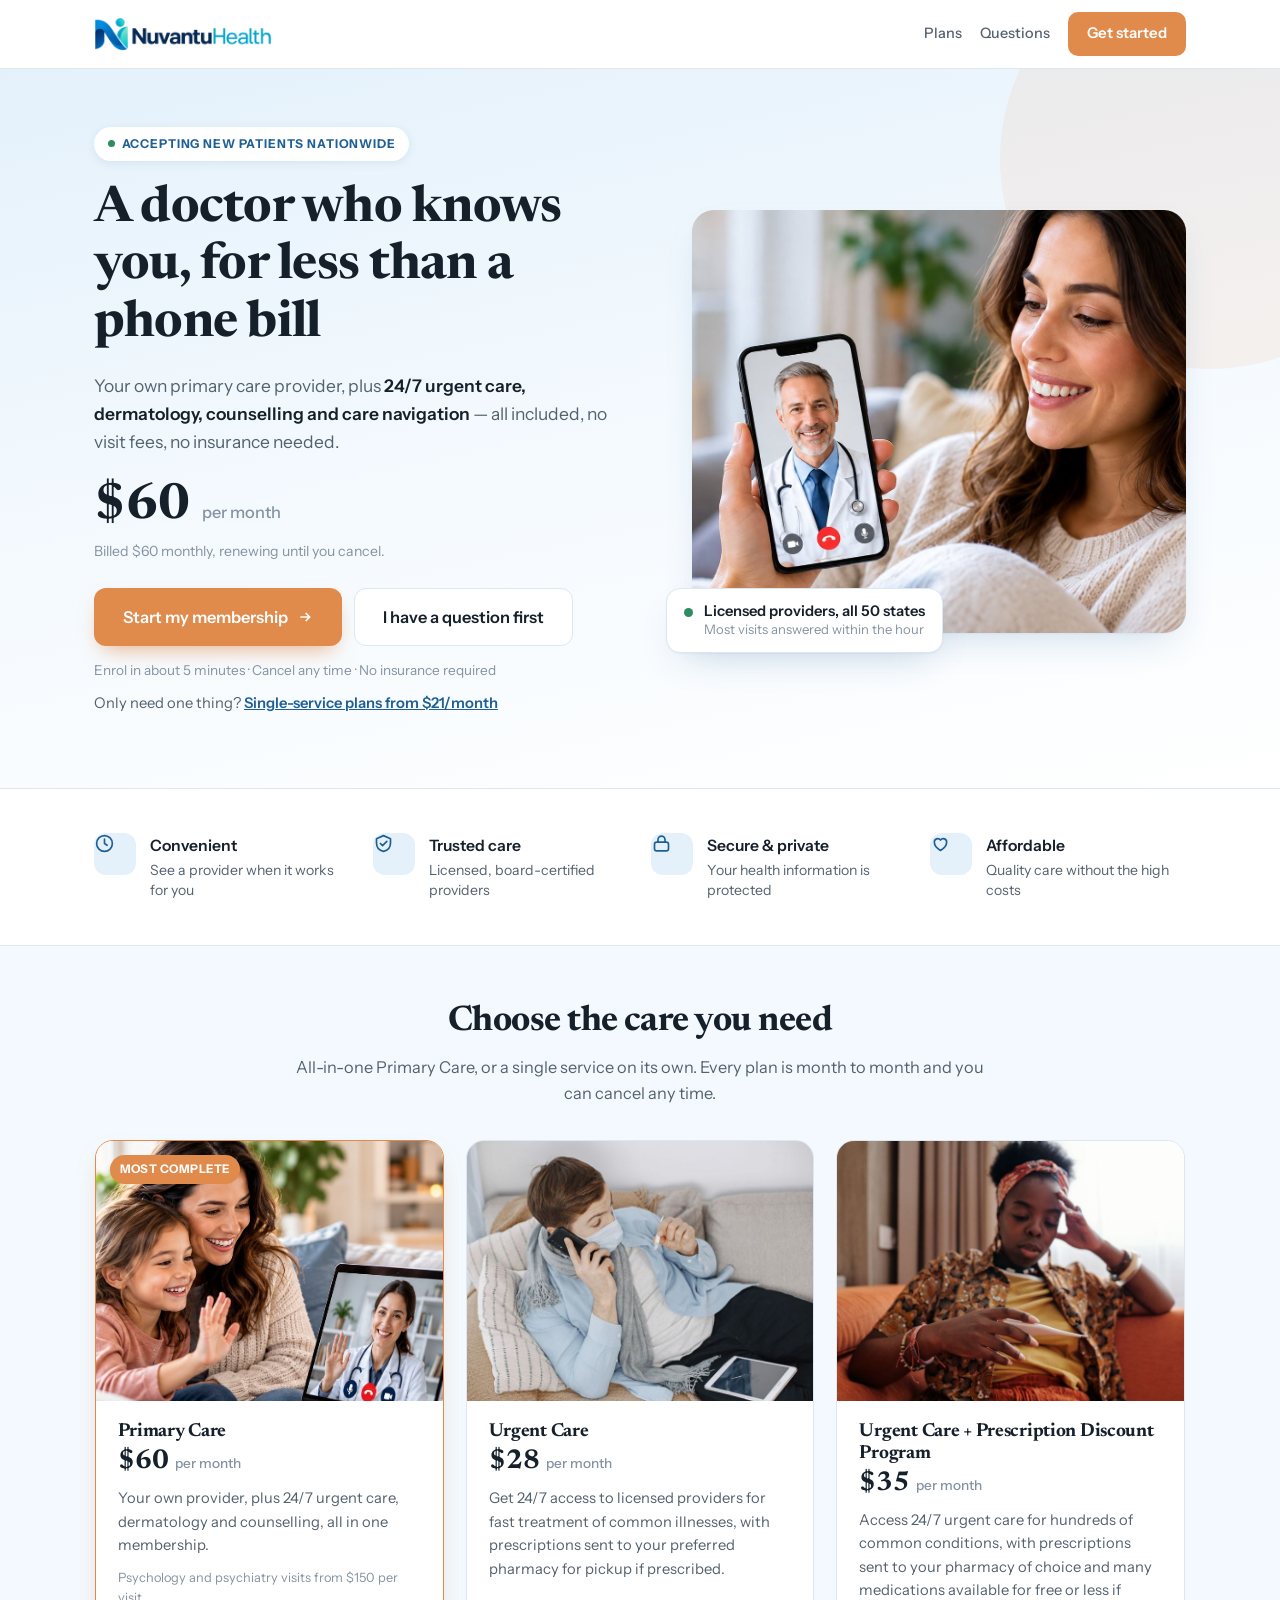
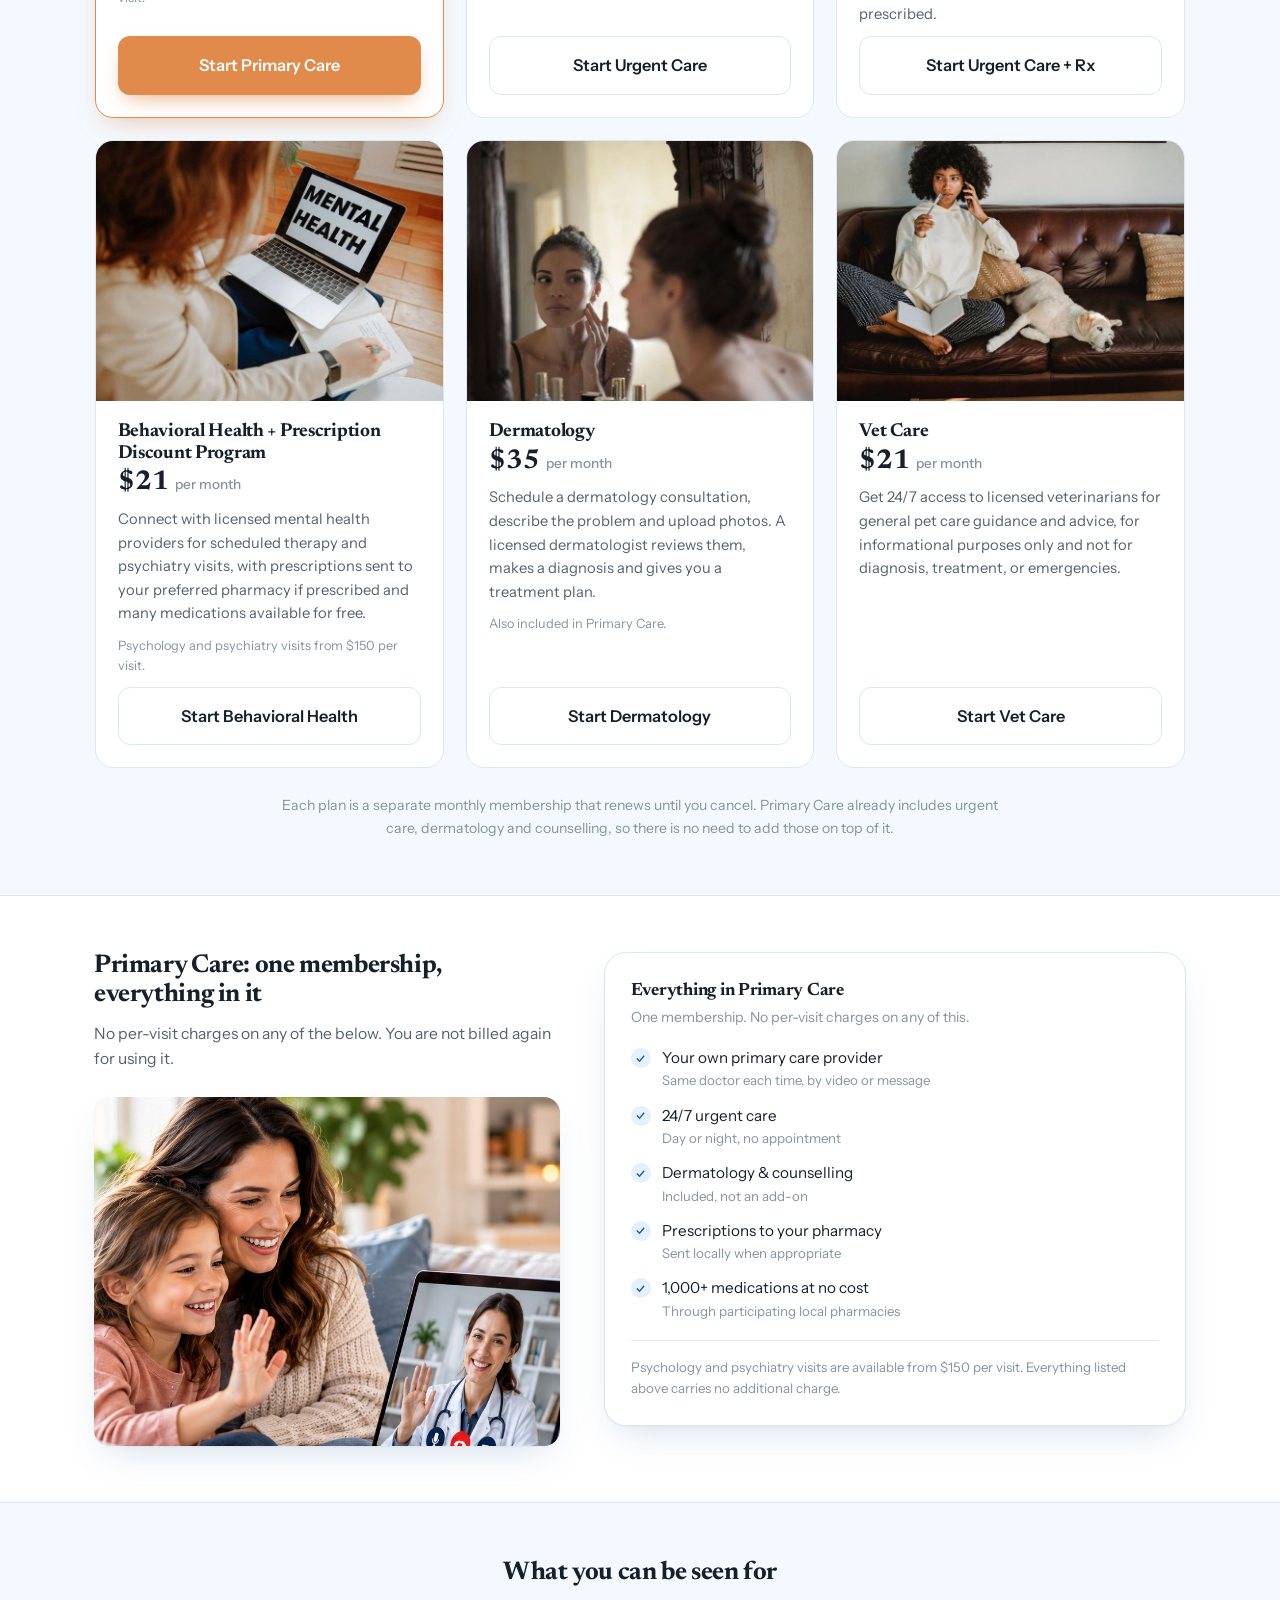
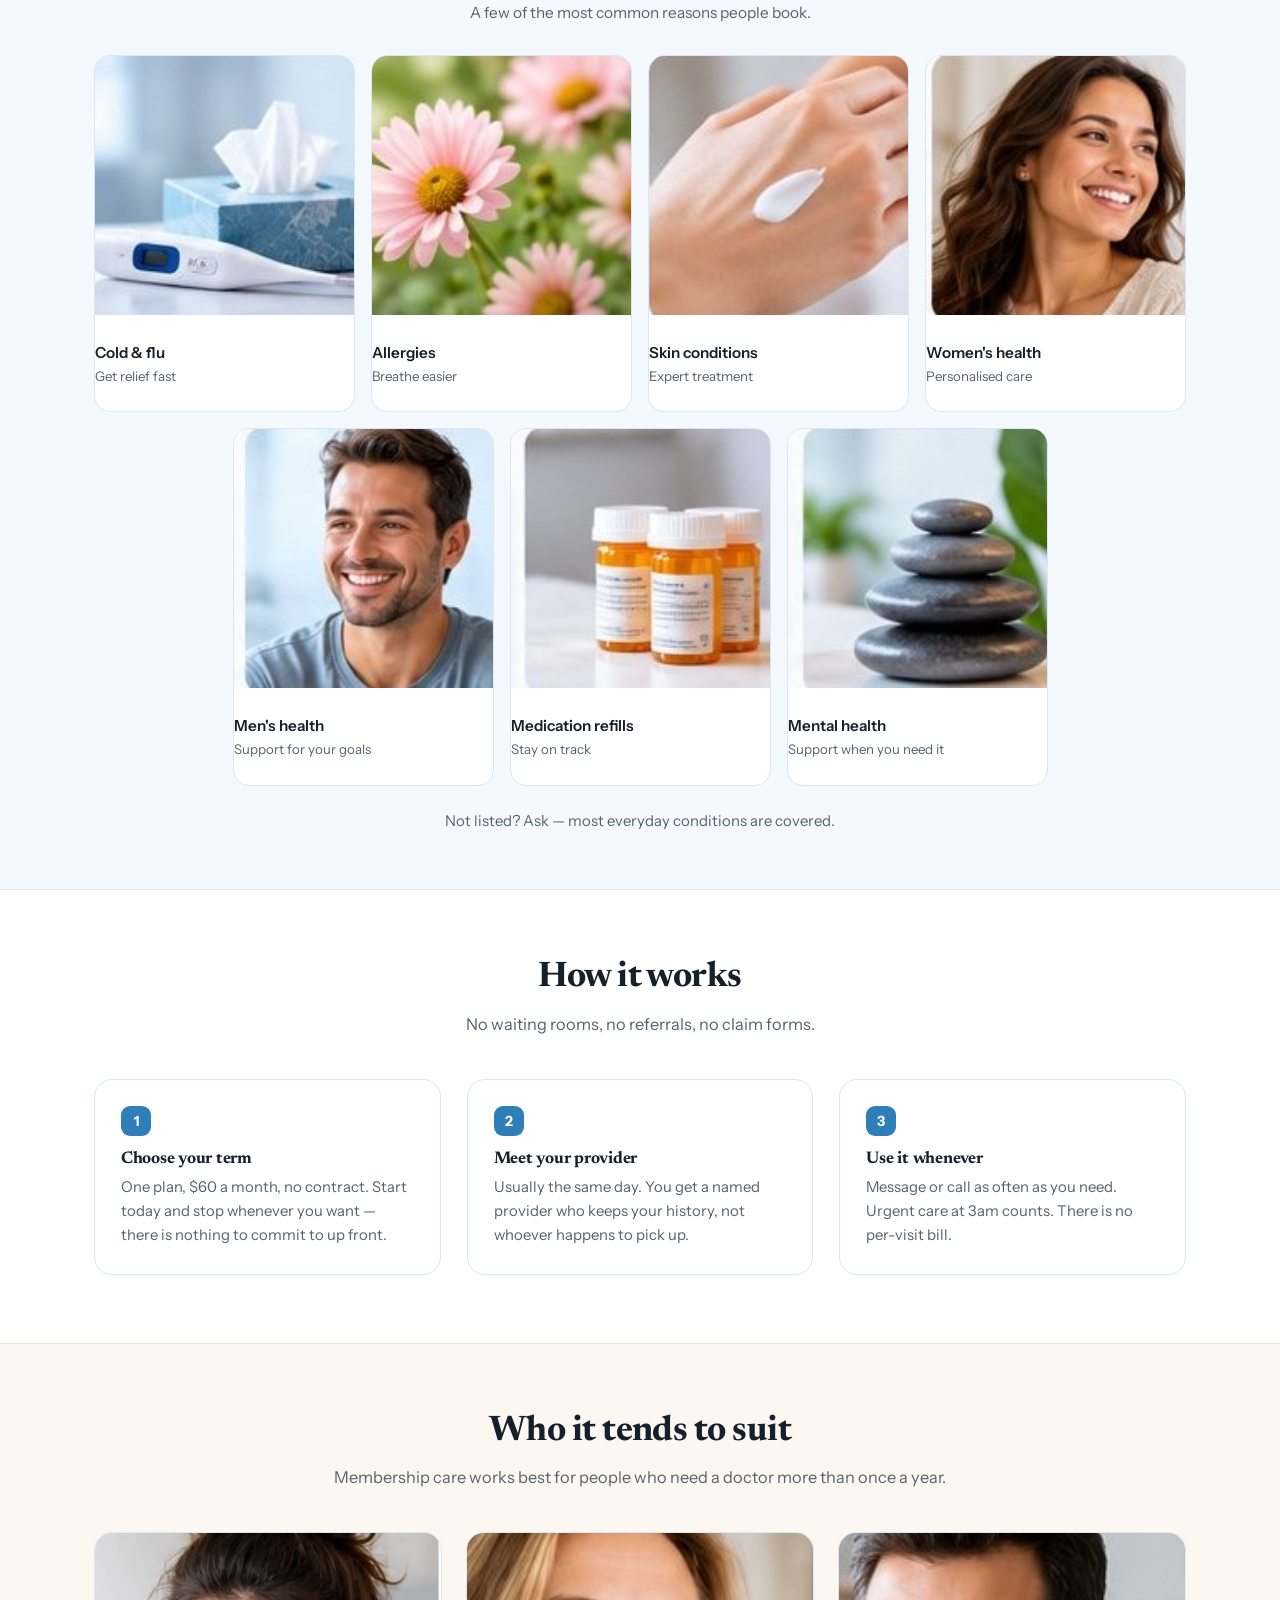
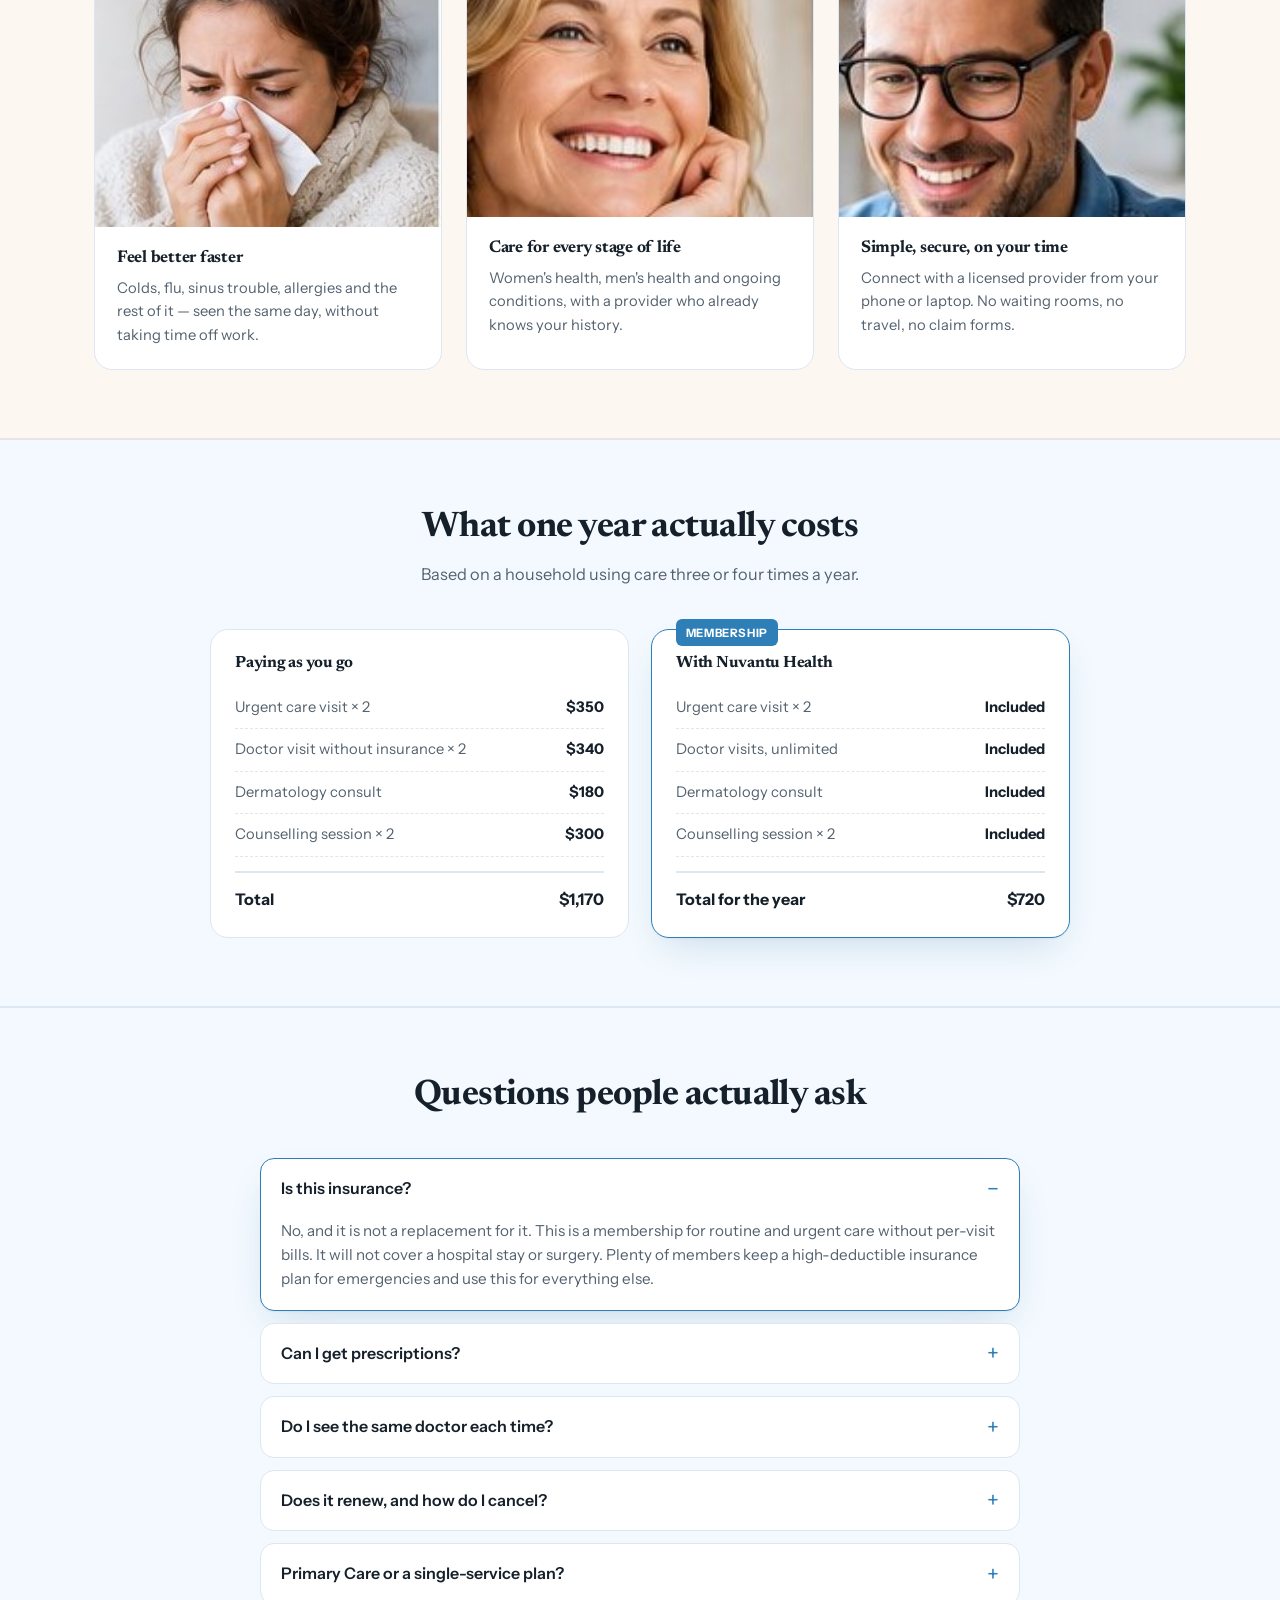
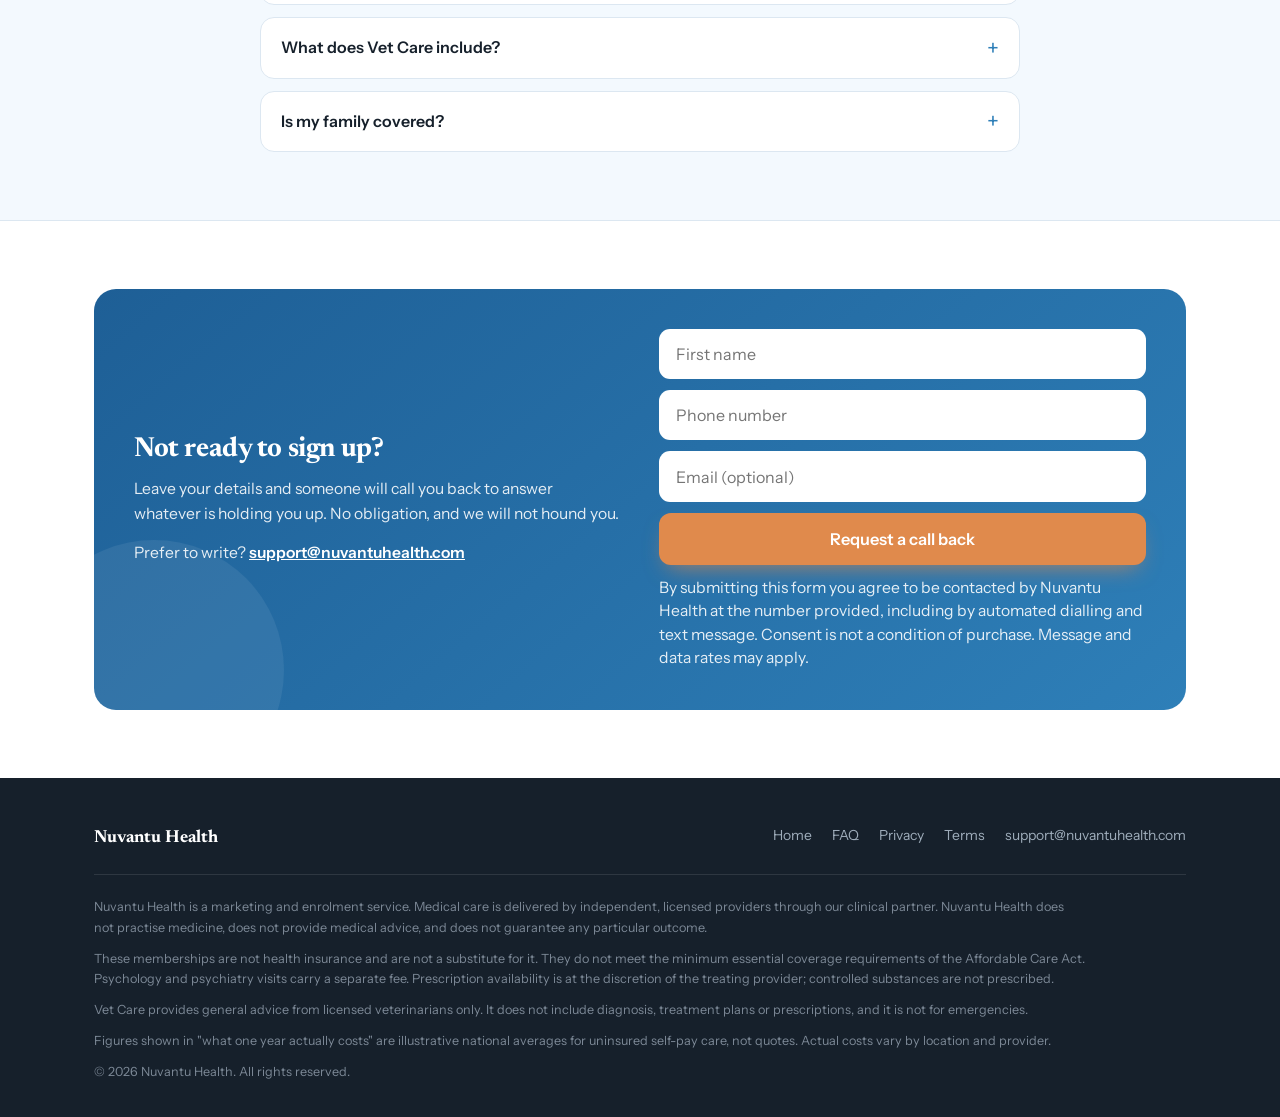
==== commit 89751b76: "Vet Care: client's portal description" ====
--- a/index.html
+++ b/index.html
@@ -812,8 +812,7 @@
    blurb:'Schedule a dermatology consultation, describe the problem and upload photos. A licensed dermatologist reviews them, makes a diagnosis and gives you a treatment plan.',
    note:'Also included in Primary Care.'},
   {path:'vet-care', name:'Vet Care', short:'Vet Care', price:21, img:'img/svc/vet.jpg',
-   blurb:"Talk to a licensed veterinarian 24/7 for advice about your pet's care.",
-   note:'Advice only: no diagnosis, treatment plans or prescriptions. Not for emergencies.'}
+   blurb:'Get 24/7 access to licensed veterinarians for general pet care guidance and advice, for informational purposes only and not for diagnosis, treatment, or emergencies.'}
 ];
 
 var LEAD_URL   = '';          /* Apps Script endpoint, same pattern as crashclaimreview */
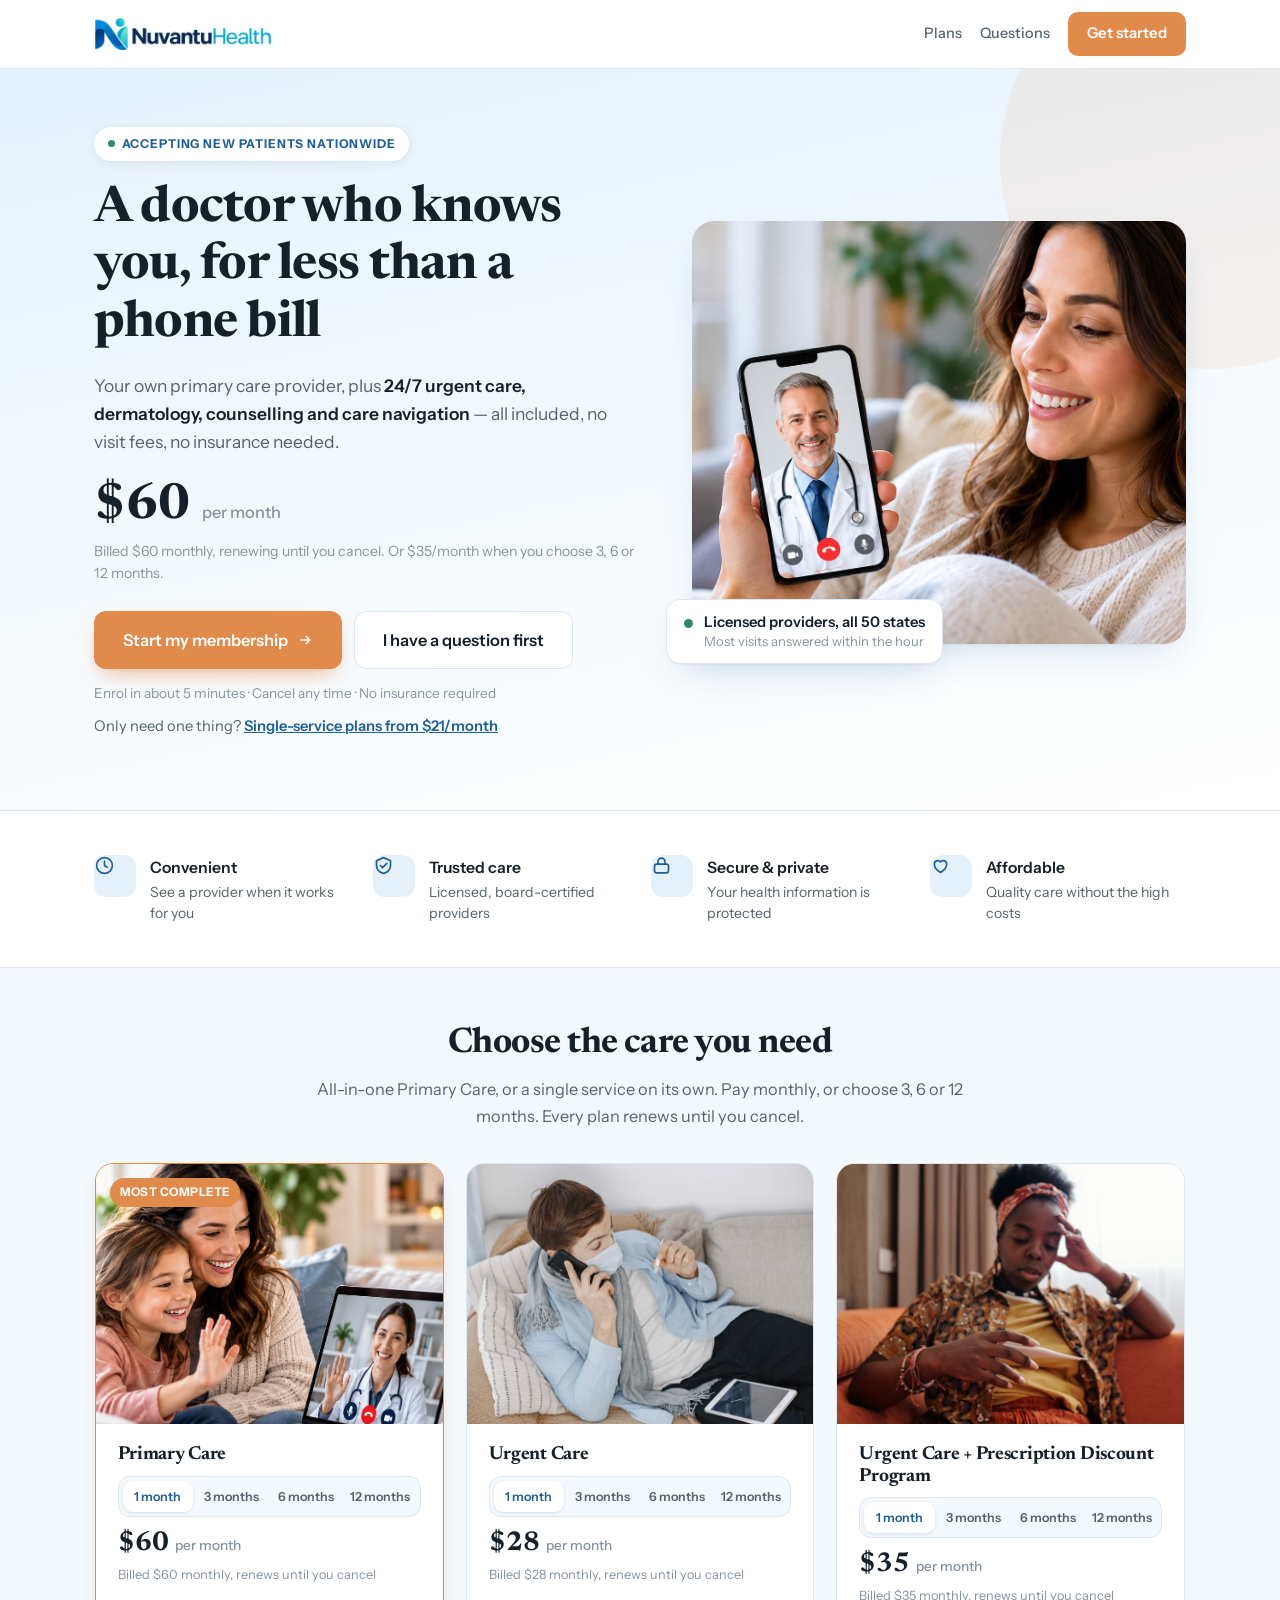
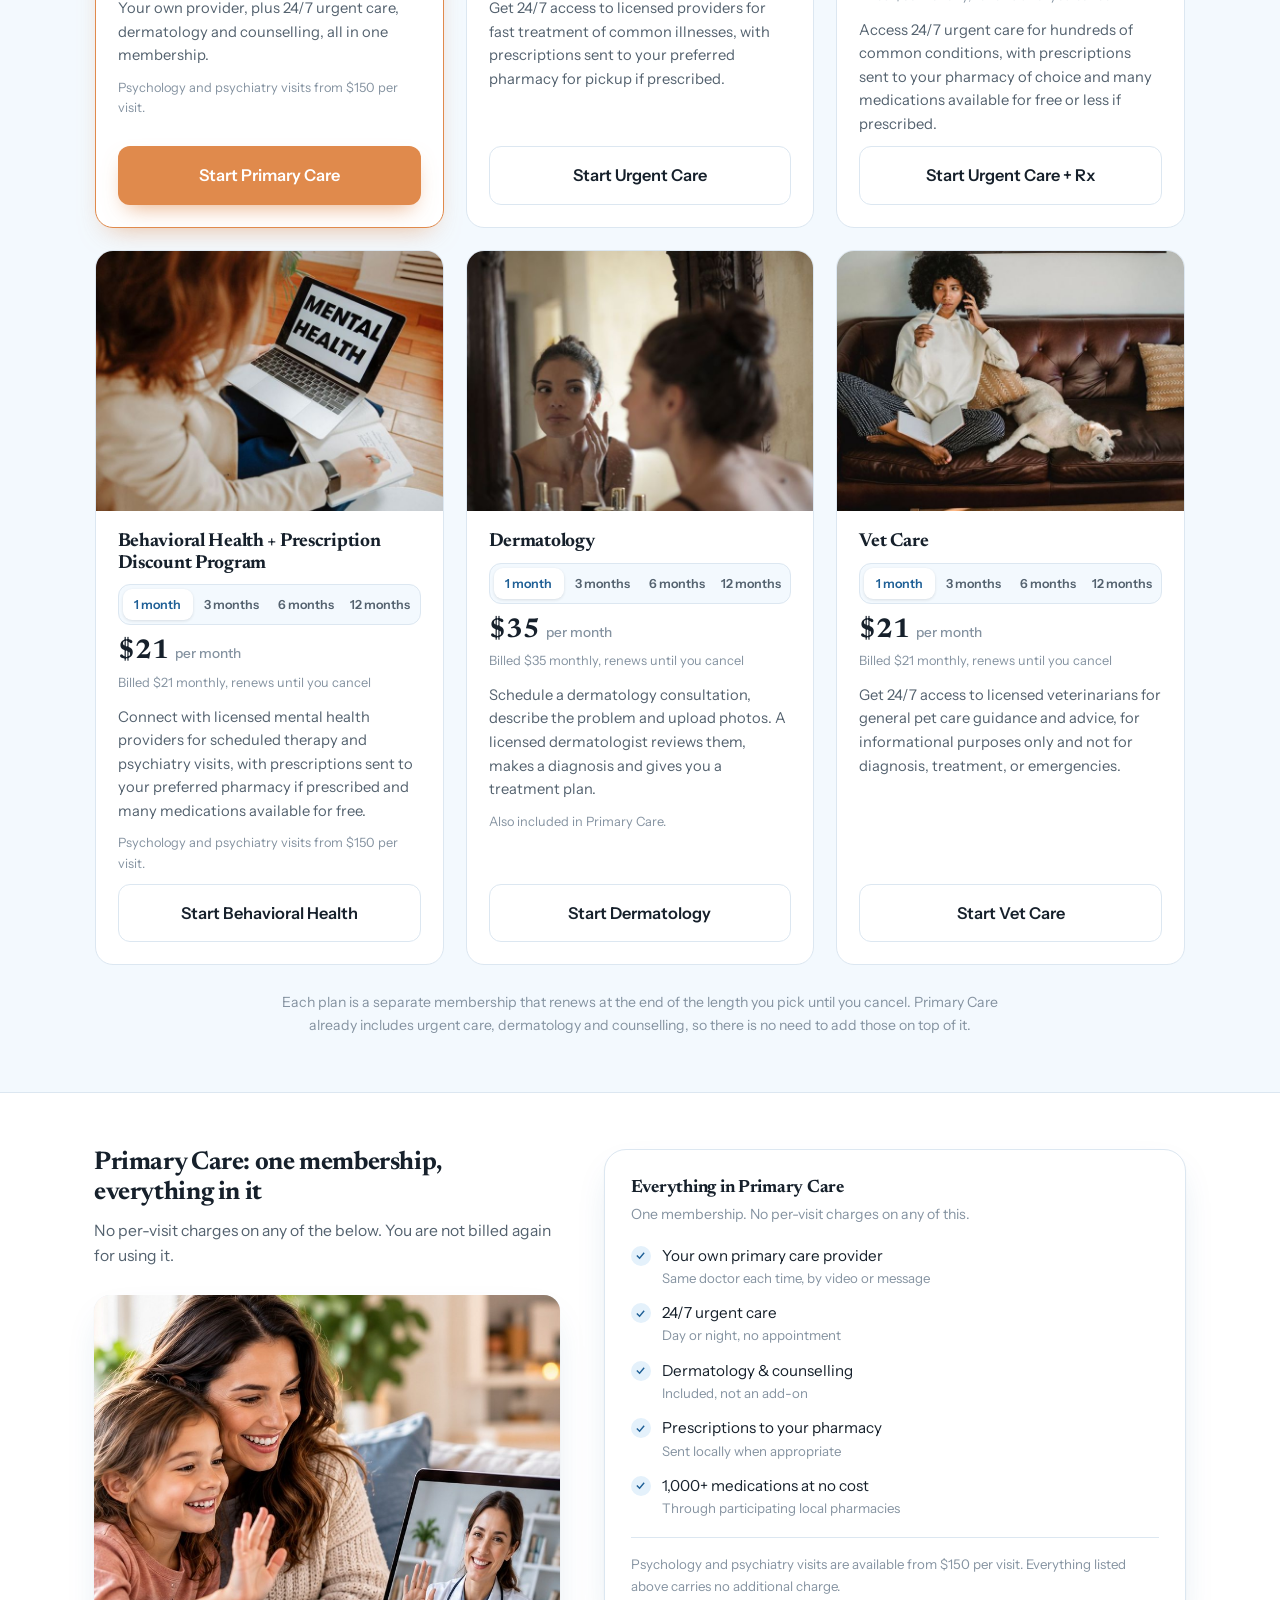
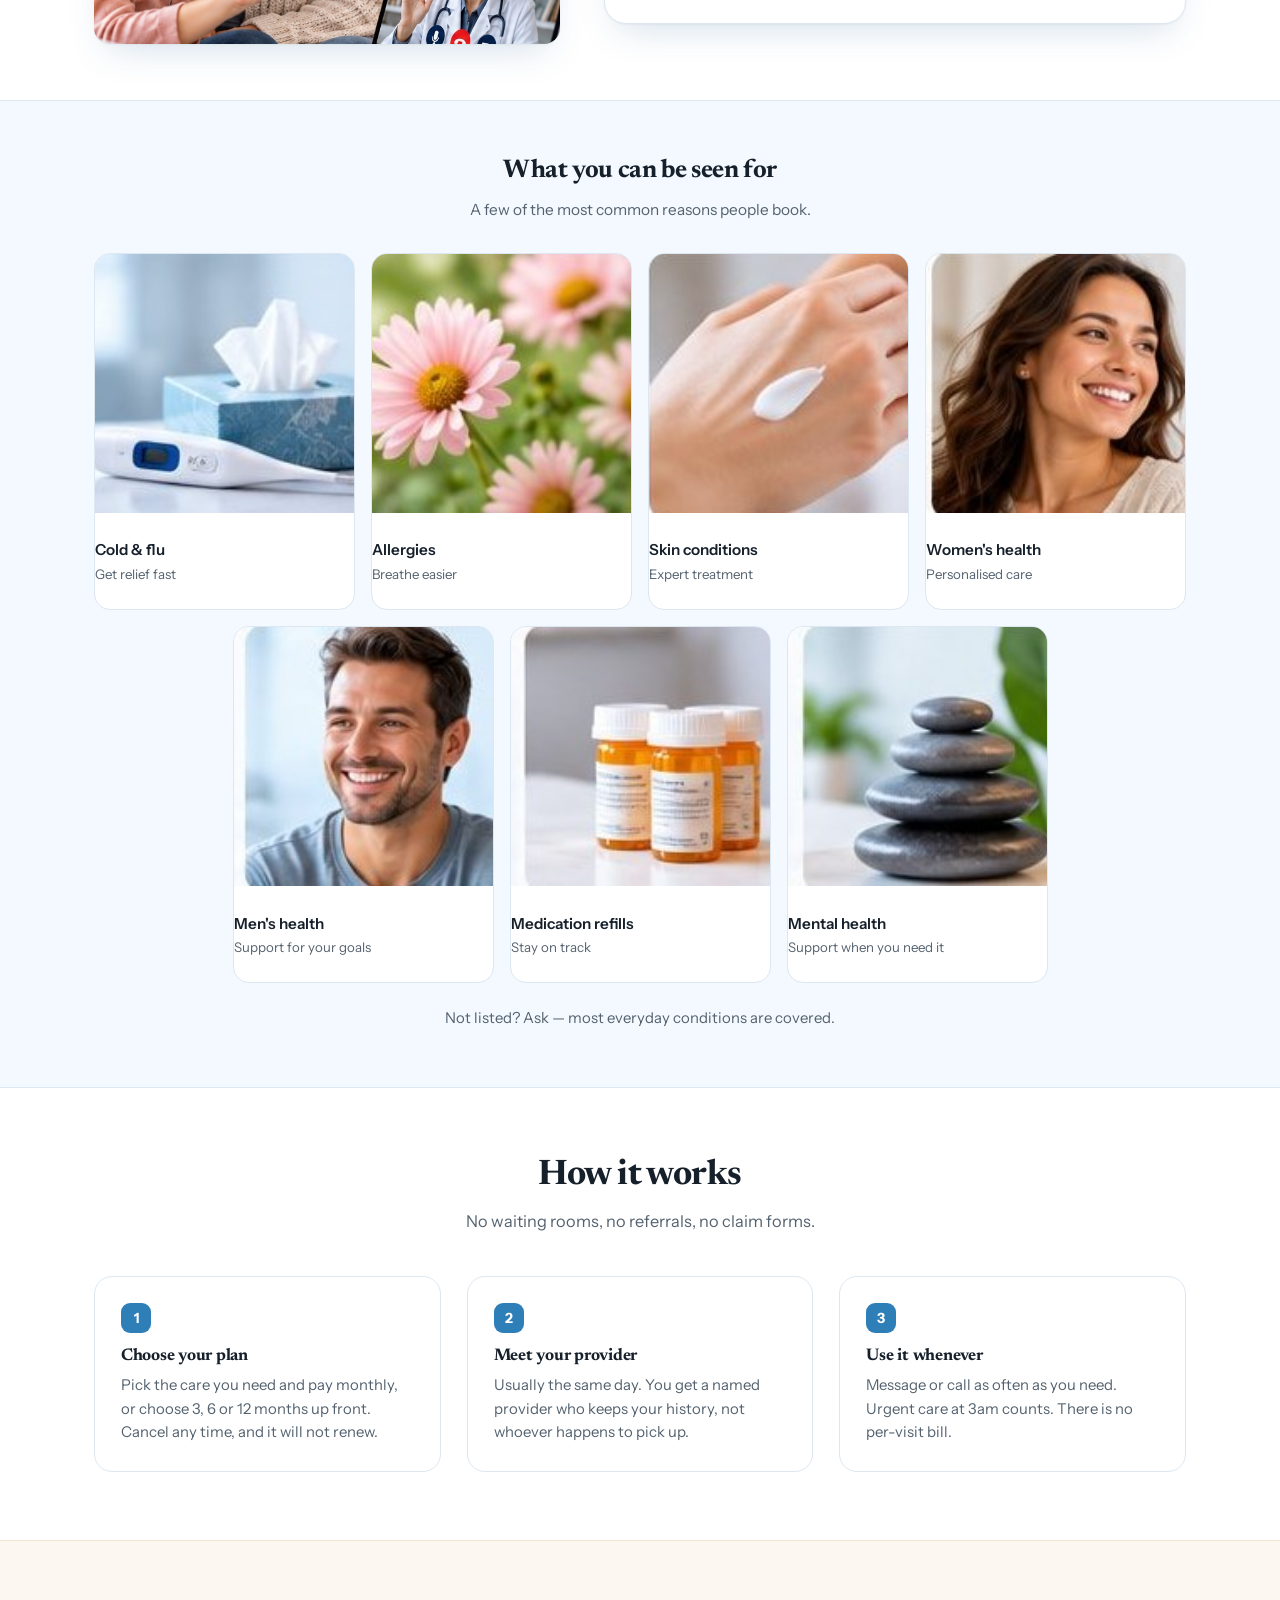
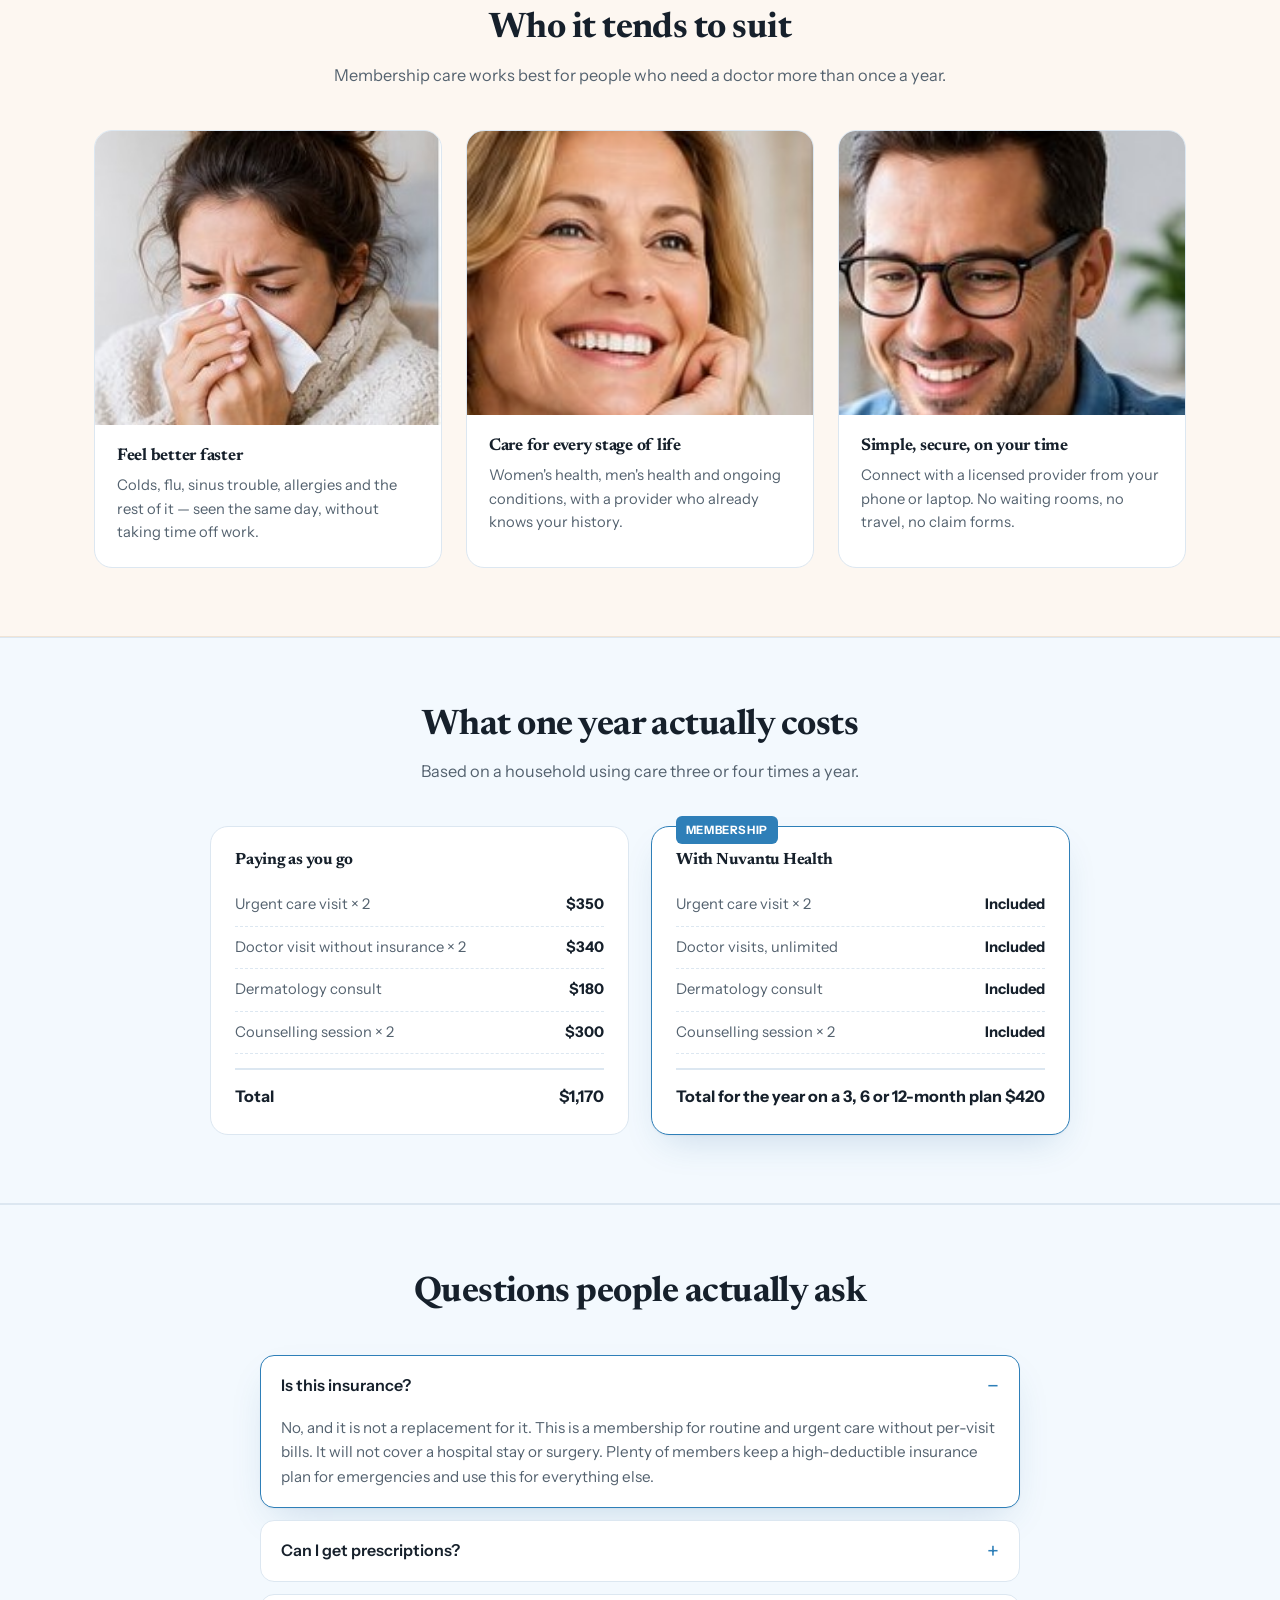
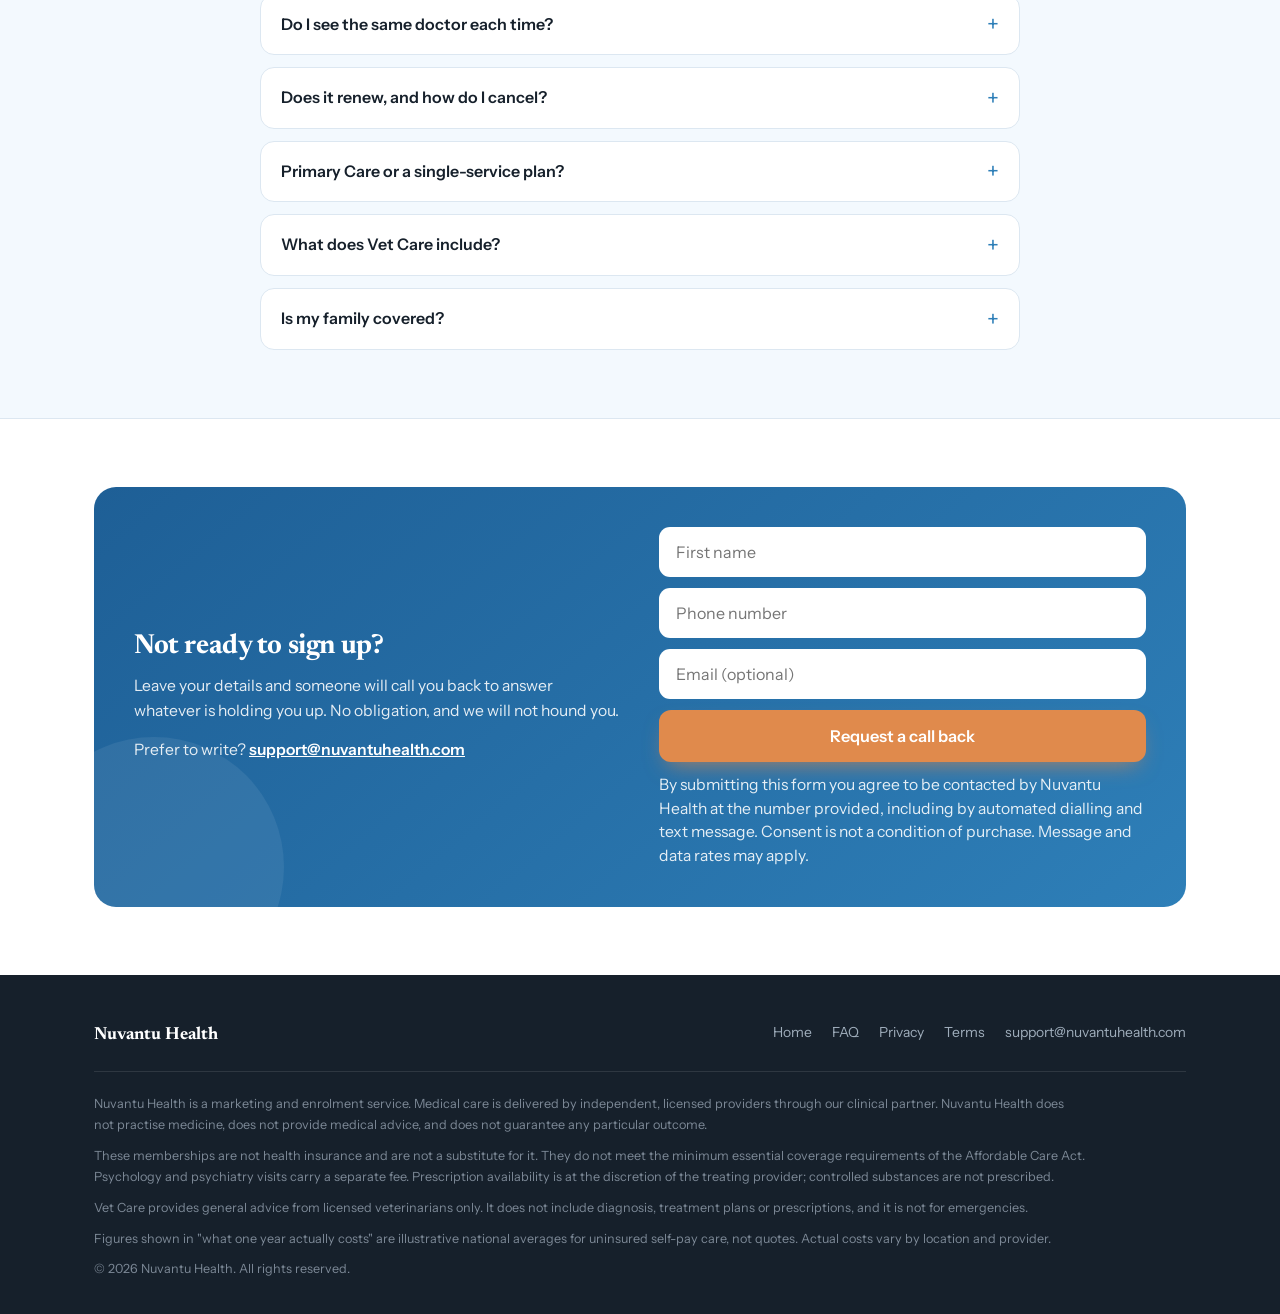
==== commit 8daa26d6: "Let visitors pick 1, 3, 6 or 12 months on every plan" ====
--- a/index.html
+++ b/index.html
@@ -366,6 +366,14 @@
 .svc-body p{font-size:.92rem;margin-bottom:10px}
 .svc-note{font-size:.8rem!important;color:var(--muted)}
 .svc-body .btn{margin-top:auto;width:100%}
+.svc-terms{display:grid;grid-template-columns:repeat(4,1fr);gap:4px;background:var(--sky);border:1px solid var(--line);
+  border-radius:12px;padding:4px;margin:6px 0 12px}
+.svc-terms button{border:0;background:none;border-radius:9px;padding:8px 2px;font:600 .78rem 'Instrument Sans',sans-serif;
+  color:var(--body);cursor:pointer;white-space:nowrap}
+.svc-terms button.on{background:#fff;color:var(--blue-d);box-shadow:0 1px 3px rgba(22,32,43,.12)}
+.svc-save{font-style:normal;font-family:'Instrument Sans',sans-serif;font-size:.75rem;font-weight:700;color:#fff;
+  background:var(--good);padding:3px 8px;border-radius:999px;vertical-align:middle}
+.svc-billed{font-size:.8rem;color:var(--muted);margin:-4px 0 12px}
 .svc-foot{text-align:center;margin-top:26px;font-size:.88rem;color:var(--muted);max-width:46rem;margin-left:auto;margin-right:auto}
 .hero-more{margin-top:10px;font-size:.92rem}
 .hero-more a{color:var(--blue-d);font-weight:600}
@@ -461,10 +469,10 @@
   <div class="wrap">
     <div class="sec-head" style="margin-bottom:34px">
       <h2>Choose the care you need</h2>
-      <p>All-in-one Primary Care, or a single service on its own. Every plan is month to month and you can cancel any time.</p>
+      <p>All-in-one Primary Care, or a single service on its own. Pay monthly, or choose 3, 6 or 12 months. Every plan renews until you cancel.</p>
     </div>
     <div class="svc" id="svcGrid"></div>
-    <p class="svc-foot">Each plan is a separate monthly membership that renews until you cancel. Primary Care
+    <p class="svc-foot">Each plan is a separate membership that renews at the end of the length you pick until you cancel. Primary Care
        already includes urgent care, dermatology and counselling, so there is no need to add those
        on top of it.</p>
   </div>
@@ -560,8 +568,8 @@
         <div class="step-top">
           <span class="step-n">1</span>
         </div>
-        <h3>Choose your term</h3>
-        <p>One plan, $60 a month, no contract. Start today and stop whenever you want — there is nothing to commit to up front.</p>
+        <h3>Choose your plan</h3>
+        <p>Pick the care you need and pay monthly, or choose 3, 6 or 12 months up front. Cancel any time, and it will not renew.</p>
       </div>
       <div class="step">
         <div class="step-top">
@@ -640,7 +648,7 @@
         <div class="cmp-row"><span>Doctor visits, unlimited</span><b>Included</b></div>
         <div class="cmp-row"><span>Dermatology consult</span><b>Included</b></div>
         <div class="cmp-row"><span>Counselling session &times; 2</span><b>Included</b></div>
-        <div class="cmp-total"><span>Total for the year</span><span id="cmpYear">$720</span></div>
+        <div class="cmp-total"><span>Total for the year on a 3, 6 or 12-month plan</span><span id="cmpYear">$420</span></div>
       </div>
     </div>
   </div>
@@ -792,42 +800,39 @@
 /* The single-service plans. Same host and the same partner_id as ENROL_BASE;
    only the path changes, and each path was opened to confirm it shows the
    Nuvantu-branded National Telehealth checkout for that plan. Prices are the
-   monthly prices that checkout showed on 17 Nov 2026. The paths match the
+   prices that checkout showed on 17 Nov 2026 for each plan length
+   (1, 3, 6 and 12 months; the figure is the TOTAL charged for that length). The paths match the
    links the client copied from the partner portal (Partner Links > Care Services). If they ever change
    there, change them here. */
 var CARE_HOST  = 'https://care.nationaltelehealthproviders.com/';
 var PARTNER_QS = '?partner_id=3SS1PBNZ';
 var SERVICES = [
-  {path:'primary', name:'Primary Care', short:'Primary Care', price:null, img:'img/family-call.jpg', main:true,
+  {path:'primary', name:'Primary Care', short:'Primary Care', terms:{1:60, 3:105, 6:210, 12:420}, img:'img/family-call.jpg', main:true,
    blurb:'Your own provider, plus 24/7 urgent care, dermatology and counselling, all in one membership.',
    note:'Psychology and psychiatry visits from $150 per visit.'},
-  {path:'urgent-care', name:'Urgent Care', short:'Urgent Care', price:28, img:'img/svc/urgent.jpg',
+  {path:'urgent-care', name:'Urgent Care', short:'Urgent Care', terms:{1:28, 3:84, 6:168, 12:336}, img:'img/svc/urgent.jpg',
    blurb:'Get 24/7 access to licensed providers for fast treatment of common illnesses, with prescriptions sent to your preferred pharmacy for pickup if prescribed.'},
-  {path:'urgent-plus', name:'Urgent Care + Prescription Discount Program', short:'Urgent Care + Rx', price:35, img:'img/svc/urgent-plus.jpg',
+  {path:'urgent-plus', name:'Urgent Care + Prescription Discount Program', short:'Urgent Care + Rx', terms:{1:35, 3:105, 6:210, 12:420}, img:'img/svc/urgent-plus.jpg',
    blurb:'Access 24/7 urgent care for hundreds of common conditions, with prescriptions sent to your pharmacy of choice and many medications available for free or less if prescribed.'},
-  {path:'behavior', name:'Behavioral Health + Prescription Discount Program', short:'Behavioral Health', price:21, img:'img/svc/behavioral.jpg',
+  {path:'behavior', name:'Behavioral Health + Prescription Discount Program', short:'Behavioral Health', terms:{1:21, 3:63, 6:126, 12:252}, img:'img/svc/behavioral.jpg',
    blurb:'Connect with licensed mental health providers for scheduled therapy and psychiatry visits, with prescriptions sent to your preferred pharmacy if prescribed and many medications available for free.',
    note:'Psychology and psychiatry visits from $150 per visit.'},
-  {path:'dermatology', name:'Dermatology', short:'Dermatology', price:35, img:'img/svc/dermatology.jpg',
+  {path:'dermatology', name:'Dermatology', short:'Dermatology', terms:{1:35, 3:105, 6:210, 12:420}, img:'img/svc/dermatology.jpg',
    blurb:'Schedule a dermatology consultation, describe the problem and upload photos. A licensed dermatologist reviews them, makes a diagnosis and gives you a treatment plan.',
    note:'Also included in Primary Care.'},
-  {path:'vet-care', name:'Vet Care', short:'Vet Care', price:21, img:'img/svc/vet.jpg',
+  {path:'vet-care', name:'Vet Care', short:'Vet Care', terms:{1:21, 3:63, 6:126, 12:252}, img:'img/svc/vet.jpg',
    blurb:'Get 24/7 access to licensed veterinarians for general pet care guidance and advice, for informational purposes only and not for diagnosis, treatment, or emergencies.'}
 ];
 
 var LEAD_URL   = '';          /* Apps Script endpoint, same pattern as crashclaimreview */
 var LEAD_SECRET= '';
 
-/* Month-to-month only, by the client's decision, to launch with the lowest
-   possible barrier: no commitment to weigh up, one number to accept.
-
-   Everything downstream is computed from this array -- the headline price, the
-   billing line, the year-cost comparison, and whether the term chooser appears
-   at all. Adding the longer terms back is a matter of restoring the rows; no
-   copy anywhere hard-codes a figure that would then go stale. */
-var PLANS = [
-  {months:1,  total:60,  label:'Monthly'}
-];
+/* Primary Care's plan lengths. Taken from SERVICES so the hero and the cards
+   can never disagree. Since 17 Nov 2026 visitors choose 1, 3, 6 or 12 months
+   (client's decision); the hero still leads with the monthly price. */
+var PLANS = [1, 3, 6, 12].map(function(m){
+  return {months:m, total:SERVICES[0].terms[m], label: m === 1 ? 'Monthly' : m + ' months'};
+});
 
 /* -------------------------------------------------------------- price maths
    Per-month is computed, never typed. On their current page the annual option
@@ -854,41 +859,19 @@
 var uniqueWinner = atLowest.length === 1;
 
 function renderHero(){
-  document.getElementById('heroPrice').textContent  = money(perMonth(best));
-  /* The renewal wording is not optional dressing. Their checkout says "you
-     agree to start a recurring subscription", and "Billed $105 for 3 months"
-     on its own reads as a one-off purchase. A page that implies one-off and a
-     checkout that charges again in three months is how you collect chargebacks
-     and complaints, and auto-renewal is a regulated disclosure in the US. Say
-     it before the click, not after. */
+  /* The client's headline is the monthly price. The longer terms are offered
+     underneath as the cheaper option, never instead of it. */
+  document.getElementById('heroPrice').textContent  = money(perMonth(monthly));
+  var longer = PLANS.filter(function(p){ return p.months > 1 && perMonth(p) < perMonth(monthly); });
   document.getElementById('heroBilled').textContent =
-    (best.months === 1
-      ? 'Billed ' + money(perMonth(monthly)) + ' monthly, renewing until you cancel.'
-      : 'Billed ' + money(best.total) + ' every ' + best.months + ' months, renewing until you cancel.')
-    /* Only mention the monthly fallback when it is a DIFFERENT option. With a
-       single monthly plan, "month-to-month available at $60" restates the line
-       it is attached to and reads like a mistake. */
-    + (best.months === 1 ? '' : ' Month-to-month available at ' + money(perMonth(monthly)) + '.');
-
-  /* The enrol button names the term it will actually send them to. */
-  var cta = document.getElementById('termCta');
-  if (cta) {
-    cta.childNodes[0].nodeValue = best.months === 1
-      ? 'Continue with the monthly plan '
-      : 'Continue with the ' + best.months + '-month plan ';
-  }
-  var pct = Math.round((1 - perMonth(best) / perMonth(monthly)) * 100);
-  var el  = document.getElementById('heroSave');
-  if (pct > 0) { el.textContent = 'Save ' + pct + '%'; } else { el.style.display = 'none'; }
-
-  /* The "what one year costs" figure is the recommended plan run for twelve
-     months. It was hard-coded at $420 when the annual term existed; on the
-     $60 monthly plan that would have quietly understated the real cost by
-     $300 while sitting next to a $1,170 comparison, which is precisely the
-     sort of stale number that turns a fair comparison into a false one. */
+    'Billed ' + money(perMonth(monthly)) + ' monthly, renewing until you cancel.' +
+    (longer.length ? ' Or ' + money(lowestPM) + '/month when you choose ' +
+       joinOr(longer.map(function(p){ return p.months; })) + ' months.' : '');
+  document.getElementById('heroSave').style.display = 'none';
   var yr = document.getElementById('cmpYear');
   if (yr) yr.textContent = money(perMonth(best) * 12);
 }
+function joinOr(a){ return a.length < 2 ? String(a[0]) : a.slice(0, -1).join(', ') + ' or ' + a[a.length - 1]; }
 
 function renderTerms(){
   var wrap = document.getElementById('terms');
@@ -1024,29 +1007,53 @@
   if (!grid) return;
   var esc = function(t){ var d = document.createElement('div'); d.textContent = t; return d.innerHTML; };
   SERVICES.forEach(function(s){
-    var price = s.price === null ? perMonth(best) : s.price;
     var base  = s.path === 'primary' ? ENROL_BASE : CARE_HOST + s.path + PARTNER_QS;
+    var term  = 1;
     var card  = document.createElement('div');
     card.className = 'svc-card' + (s.main ? ' main' : '');
     card.innerHTML =
       (s.main ? '<span class="svc-tag">Most complete</span>' : '') +
       '<img class="svc-img" src="' + s.img + '" alt="" width="720" height="540" loading="lazy">' +
       '<div class="svc-body"><h3>' + esc(s.name) + '</h3>' +
-      '<div class="svc-price">' + money(price) + ' <span>per month</span></div>' +
+      '<div class="svc-terms" role="group" aria-label="Plan length">' +
+        [1, 3, 6, 12].map(function(m){
+          return '<button type="button" data-m="' + m + '"' + (m === 1 ? ' class="on" aria-pressed="true"' : ' aria-pressed="false"') +
+                 '>' + (m === 1 ? '1 month' : m + ' months') + '</button>';
+        }).join('') + '</div>' +
+      '<div class="svc-price"></div><div class="svc-billed"></div>' +
       '<p>' + esc(s.blurb) + '</p>' +
       (s.note ? '<p class="svc-note">' + esc(s.note) + '</p>' : '') +
       '<a href="#enrol" class="btn ' + (s.main ? 'btn-primary' : 'btn-ghost') + '">Start ' + esc(s.short) + '</a></div>';
-    card.querySelector('.btn').addEventListener('click', function(e){ e.preventDefault(); go(1, base); });
+    var show = function(){
+      var total = s.terms[term], pm = total / term, save = Math.round((1 - pm / s.terms[1]) * 100);
+      card.querySelector('.svc-price').innerHTML = money(pm) + ' <span>per month</span>' +
+        (save > 0 ? ' <em class="svc-save">Save ' + save + '%</em>' : '');
+      card.querySelector('.svc-billed').textContent = term === 1
+        ? 'Billed ' + money(total) + ' monthly, renews until you cancel'
+        : 'Billed ' + money(total) + ' every ' + term + ' months, renews until you cancel';
+    };
+    Array.prototype.forEach.call(card.querySelectorAll('.svc-terms button'), function(b){
+      b.addEventListener('click', function(){
+        term = +b.getAttribute('data-m');
+        Array.prototype.forEach.call(card.querySelectorAll('.svc-terms button'), function(x){
+          var on = x === b; x.classList.toggle('on', on); x.setAttribute('aria-pressed', on);
+        });
+        show();
+      });
+    });
+    show();
+    card.querySelector('.btn').addEventListener('click', function(e){ e.preventDefault(); go(term, base); });
     grid.appendChild(card);
   });
-  var from = Math.min.apply(null, SERVICES.filter(function(s){ return s.price !== null; })
-                                          .map(function(s){ return s.price; }));
+  var from = Math.min.apply(null, SERVICES.slice(1).map(function(s){ return s.terms[1]; }));
   var hf = document.getElementById('heroFrom');
   if (hf) hf.textContent = 'Single-service plans from ' + money(from) + '/month';
 }
 
 renderHero();
-renderTerms();
+/* The term choice now lives on every plan card, so the separate Primary Care
+   "Pick a term" section stays hidden rather than asking the same thing twice. */
+document.getElementById('termsSection').style.display = 'none';
 renderServices();
 </script>
 </body>
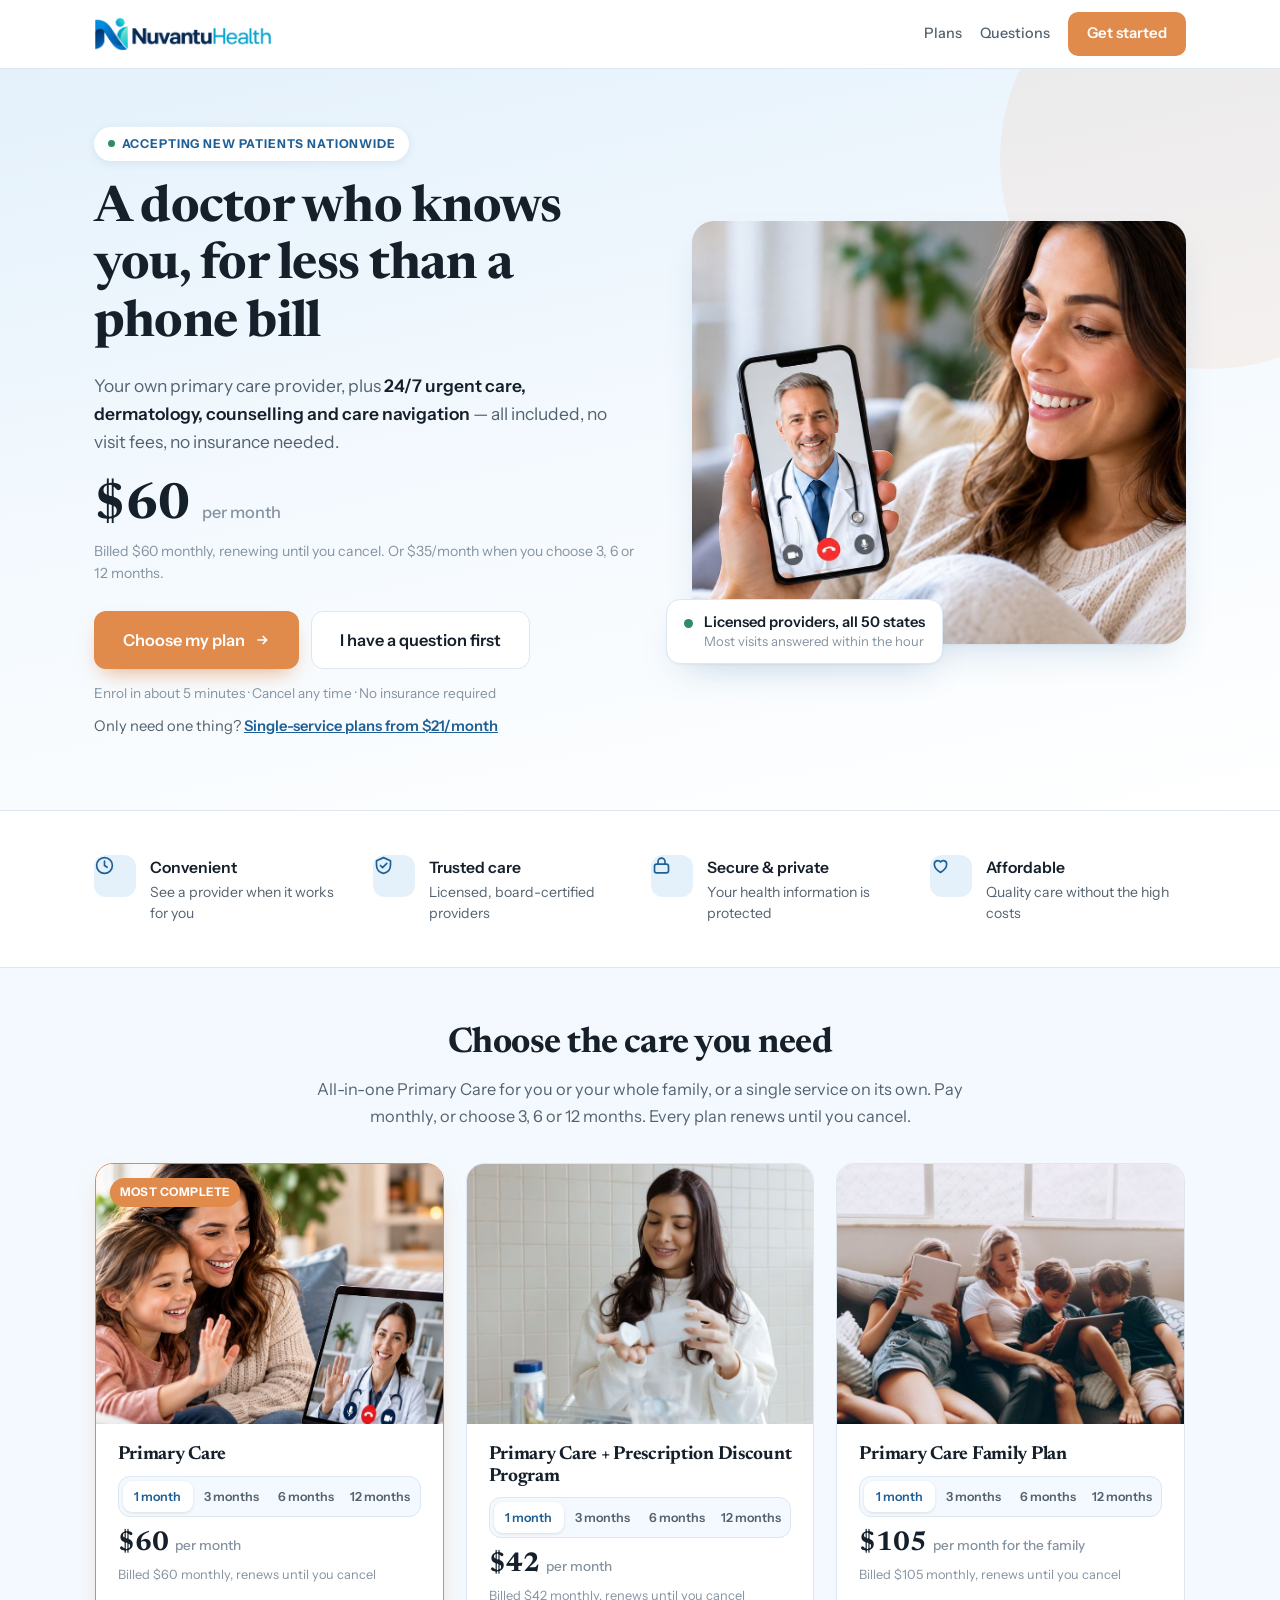
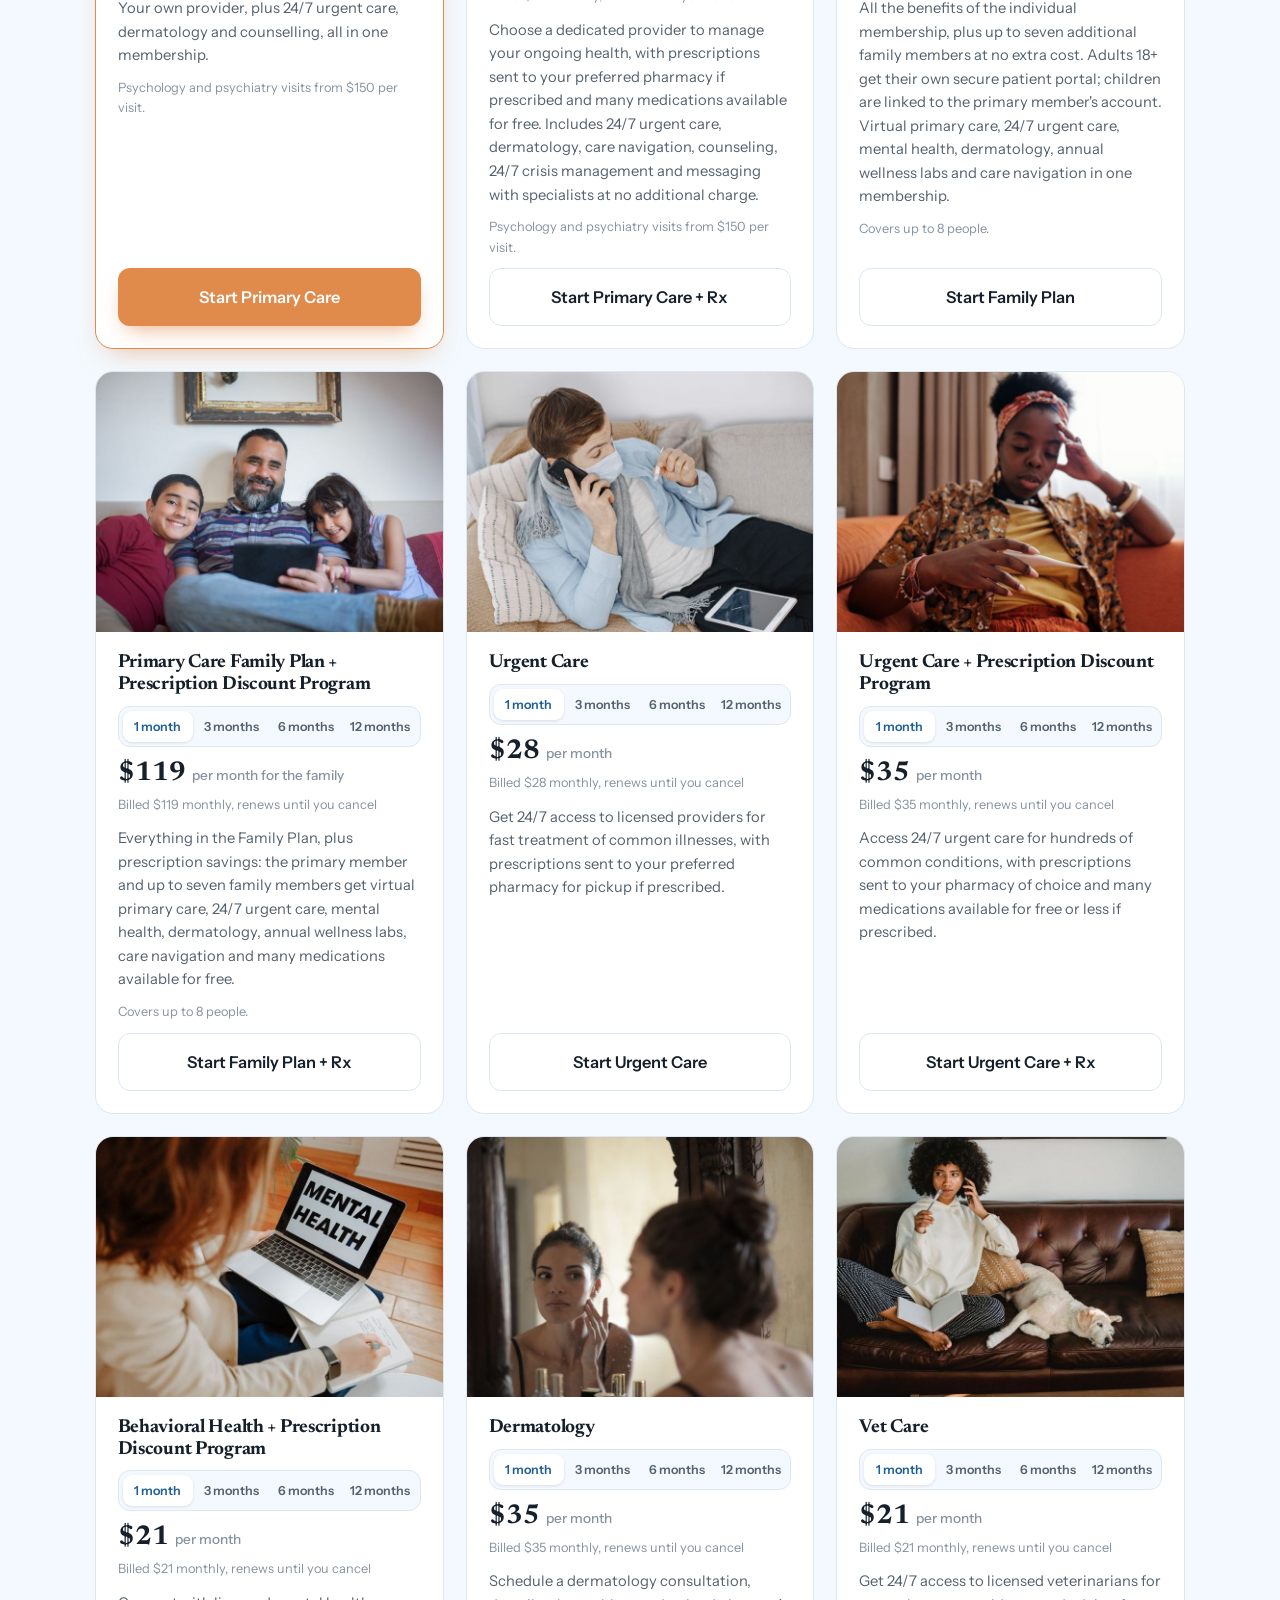
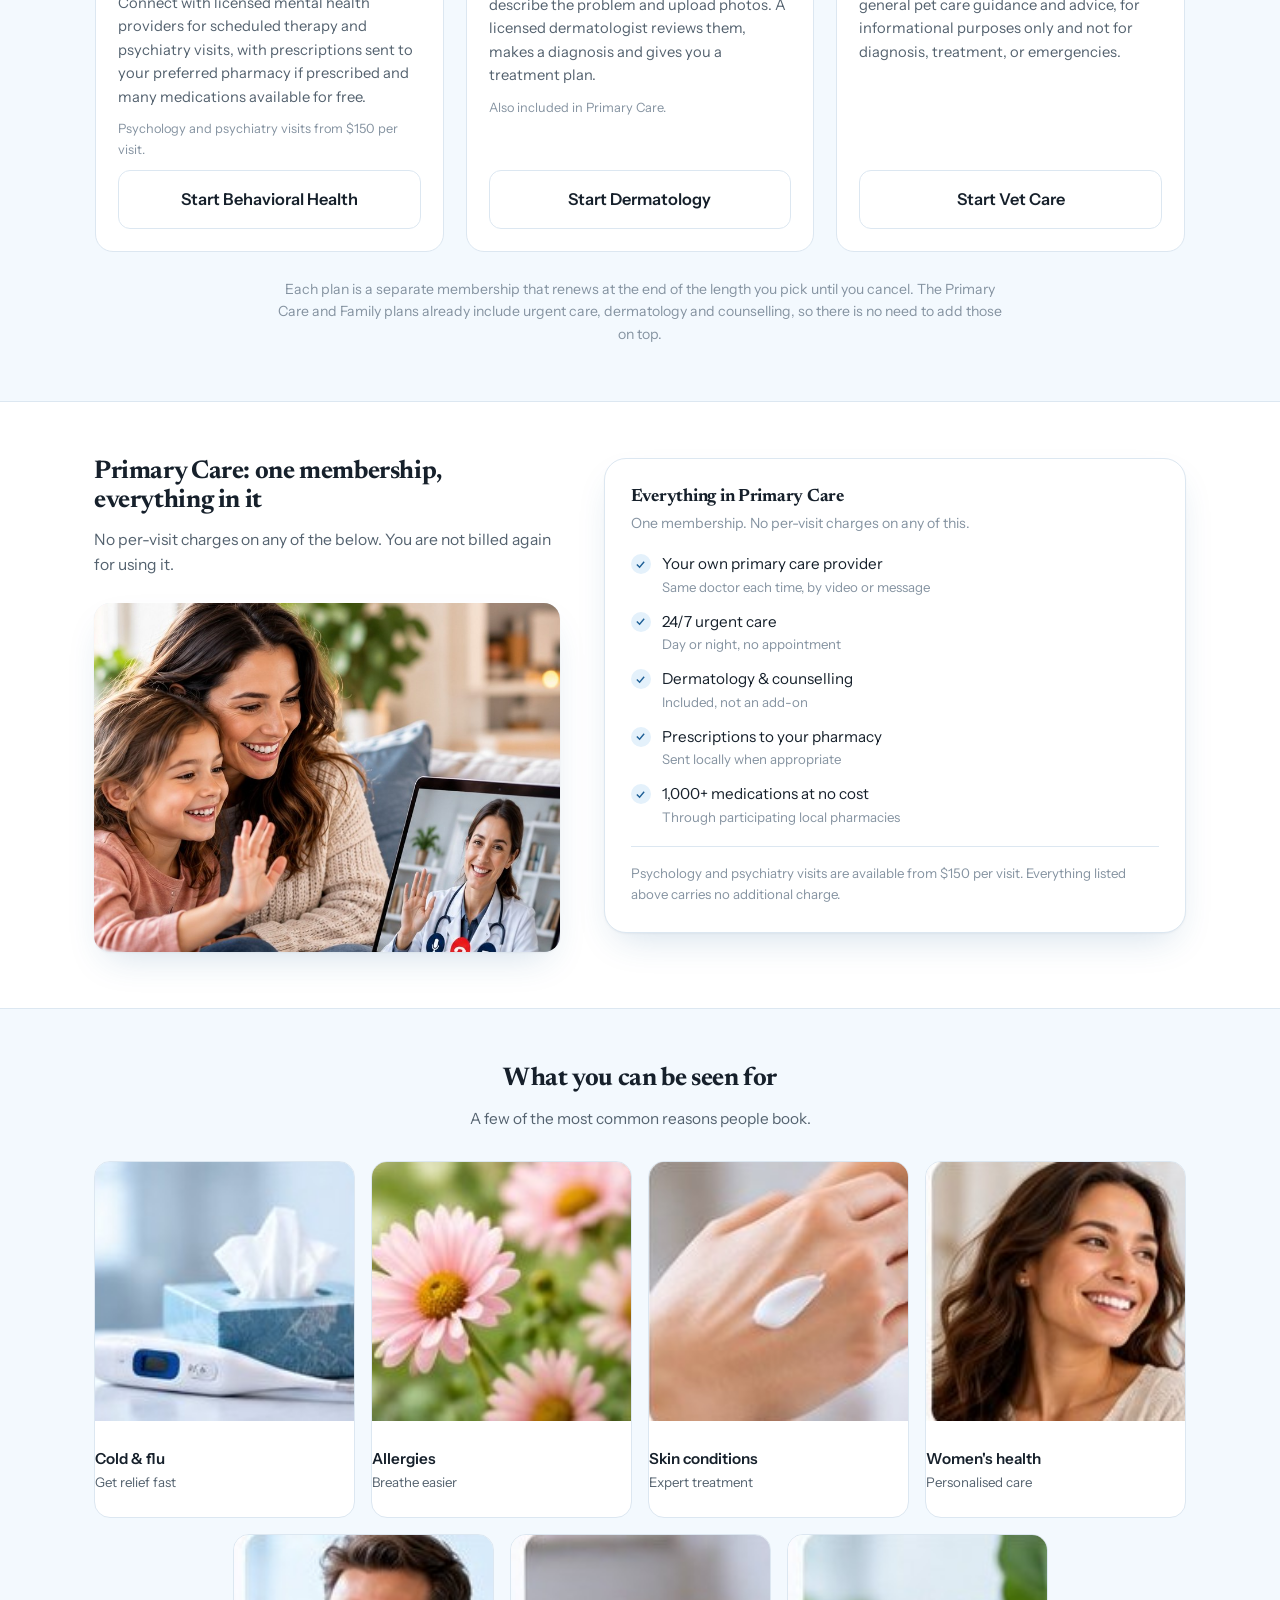
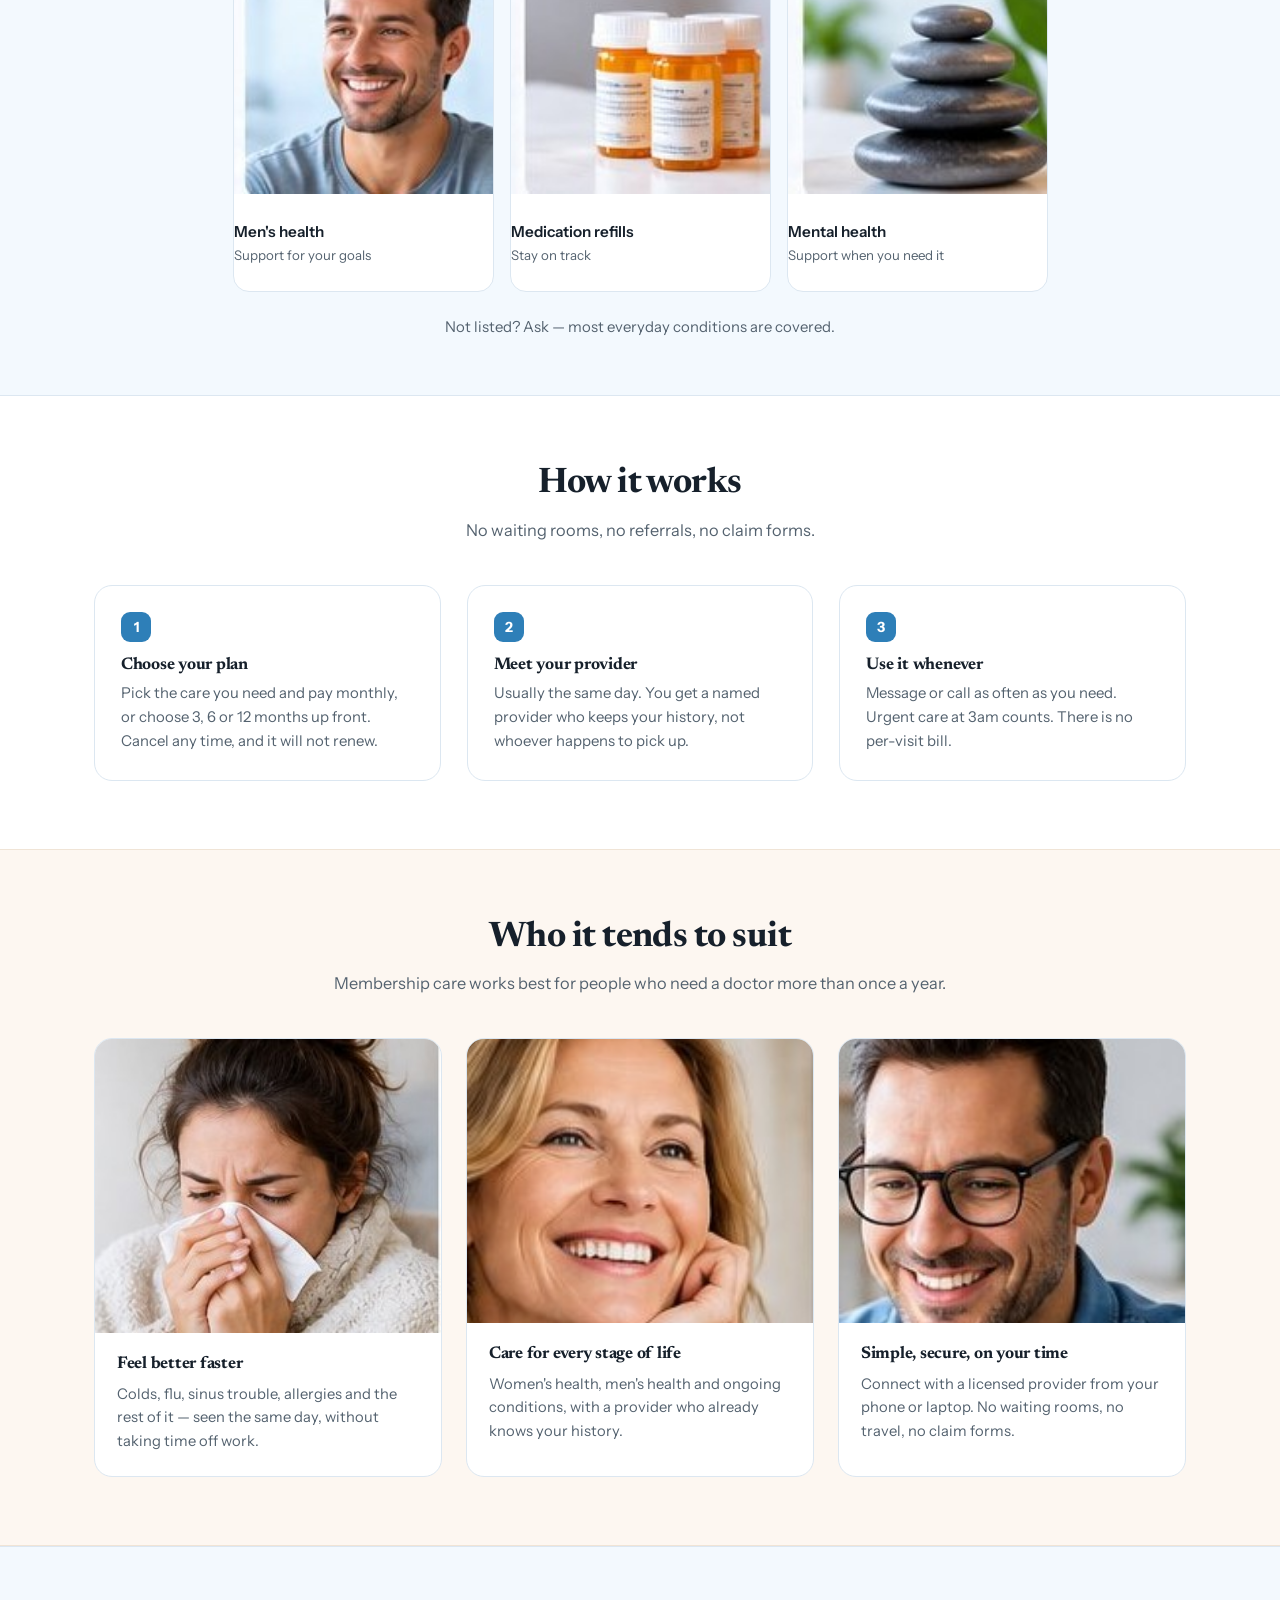
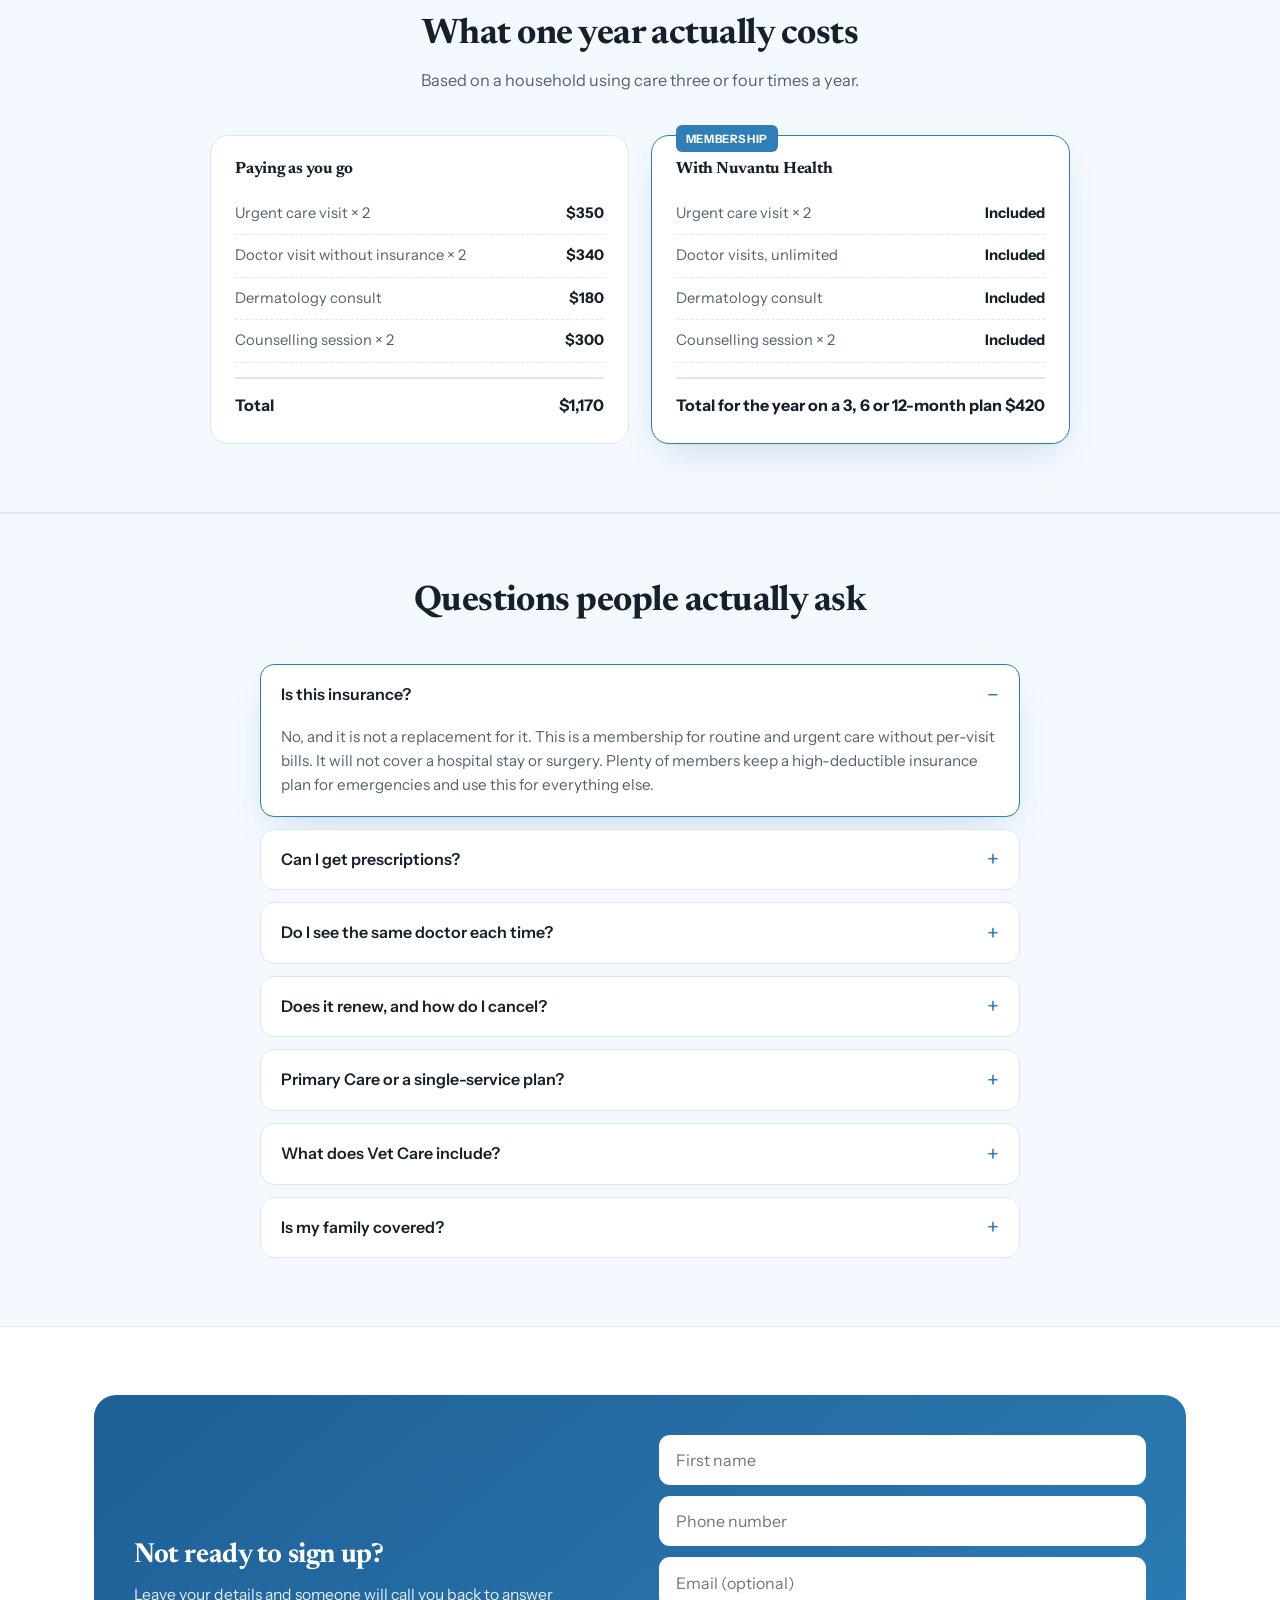
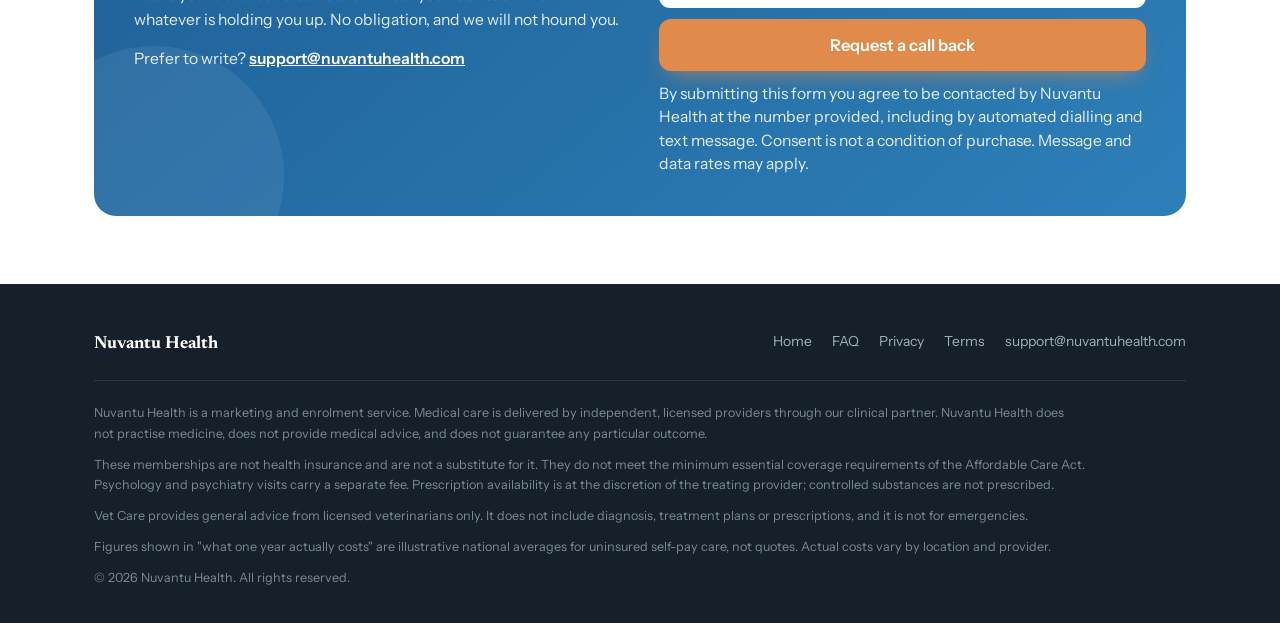
==== commit 23bd095b: "Add Primary Care + Rx and both Family plans; Get started opens the plan list" ====
--- a/index.html
+++ b/index.html
@@ -350,6 +350,7 @@
 /* ------------------------------------------------------------ care plans
    One card per National Telehealth service. Prices and links come from
    SERVICES in the script, so the cards and the checkout cannot disagree. */
+#plans{scroll-margin-top:72px}
 .svc{display:flex;flex-wrap:wrap;gap:22px;justify-content:center}
 .svc-card{flex:0 1 calc(33.333% - 15px);background:#fff;border:1px solid var(--line);
   border-radius:var(--radius);overflow:hidden;display:flex;flex-direction:column;position:relative;
@@ -416,7 +417,7 @@
       <p class="billed" id="heroBilled">Billed $60 monthly, renewing until you cancel.</p>
 
       <div class="cta-row">
-        <a href="#enrol" class="btn btn-primary" data-enrol>Start my membership
+        <a href="#plans" class="btn btn-primary" data-enrol>Choose my plan
           <svg width="16" height="16" viewBox="0 0 24 24" fill="none" stroke="currentColor" stroke-width="2.5"><path d="M5 12h14M13 6l6 6-6 6"/></svg>
         </a>
         <a href="#ask" class="btn btn-ghost">I have a question first</a>
@@ -469,12 +470,12 @@
   <div class="wrap">
     <div class="sec-head" style="margin-bottom:34px">
       <h2>Choose the care you need</h2>
-      <p>All-in-one Primary Care, or a single service on its own. Pay monthly, or choose 3, 6 or 12 months. Every plan renews until you cancel.</p>
+      <p>All-in-one Primary Care for you or your whole family, or a single service on its own. Pay monthly, or choose 3, 6 or 12 months. Every plan renews until you cancel.</p>
     </div>
     <div class="svc" id="svcGrid"></div>
-    <p class="svc-foot">Each plan is a separate membership that renews at the end of the length you pick until you cancel. Primary Care
-       already includes urgent care, dermatology and counselling, so there is no need to add those
-       on top of it.</p>
+    <p class="svc-foot">Each plan is a separate membership that renews at the end of the length you pick until you cancel. The Primary Care
+       and Family plans already include urgent care, dermatology and counselling, so there is no need
+       to add those on top.</p>
   </div>
 </section>
 
@@ -701,8 +702,9 @@
            It is advice only: the vet cannot diagnose, create treatment plans or prescribe. It is not
            for emergencies. If your pet is in danger, go to an emergency vet straight away.</p></details>
       <details><summary>Is my family covered?</summary>
-        <p>Not on this plan. There is a family membership that covers up to seven additional people
-           on one subscription — ask us and we will send the details.</p></details>
+        <p>Yes, with a Family Plan. It covers you plus up to seven family members (up to 8 people) on one
+           membership. Adults 18 and over get their own secure patient portal, and children are linked to
+           the primary member's account. The individual plans cover one person.</p></details>
     </div>
   </div>
 </section>
@@ -810,6 +812,15 @@
   {path:'primary', name:'Primary Care', short:'Primary Care', terms:{1:60, 3:105, 6:210, 12:420}, img:'img/family-call.jpg', main:true,
    blurb:'Your own provider, plus 24/7 urgent care, dermatology and counselling, all in one membership.',
    note:'Psychology and psychiatry visits from $150 per visit.'},
+  {path:'primary-plus', name:'Primary Care + Prescription Discount Program', short:'Primary Care + Rx', terms:{1:42, 3:126, 6:252, 12:504}, img:'img/svc/primary-plus.jpg',
+   blurb:'Choose a dedicated provider to manage your ongoing health, with prescriptions sent to your preferred pharmacy if prescribed and many medications available for free. Includes 24/7 urgent care, dermatology, care navigation, counseling, 24/7 crisis management and messaging with specialists at no additional charge.',
+   note:'Psychology and psychiatry visits from $150 per visit.'},
+  {path:'primary-family-plan', name:'Primary Care Family Plan', short:'Family Plan', terms:{1:105, 3:315, 6:630, 12:1260}, img:'img/svc/family.jpg', unit:'per month for the family',
+   blurb:"All the benefits of the individual membership, plus up to seven additional family members at no extra cost. Adults 18+ get their own secure patient portal; children are linked to the primary member's account. Virtual primary care, 24/7 urgent care, mental health, dermatology, annual wellness labs and care navigation in one membership.",
+   note:'Covers up to 8 people.'},
+  {path:'primary-family-plan-and-discount-program', name:'Primary Care Family Plan + Prescription Discount Program', short:'Family Plan + Rx', terms:{1:119, 3:357, 6:714, 12:1428}, img:'img/svc/family-plus.jpg', unit:'per month for the family',
+   blurb:"Everything in the Family Plan, plus prescription savings: the primary member and up to seven family members get virtual primary care, 24/7 urgent care, mental health, dermatology, annual wellness labs, care navigation and many medications available for free.",
+   note:'Covers up to 8 people.'},
   {path:'urgent-care', name:'Urgent Care', short:'Urgent Care', terms:{1:28, 3:84, 6:168, 12:336}, img:'img/svc/urgent.jpg',
    blurb:'Get 24/7 access to licensed providers for fast treatment of common illnesses, with prescriptions sent to your preferred pharmacy for pickup if prescribed.'},
   {path:'urgent-plus', name:'Urgent Care + Prescription Discount Program', short:'Urgent Care + Rx', terms:{1:35, 3:105, 6:210, 12:420}, img:'img/svc/urgent-plus.jpg',
@@ -839,7 +850,9 @@
    shows "$420" as the headline, which is the biggest number on screen for what
    is actually the cheapest way to buy. */
 function perMonth(p){ return p.total / p.months; }
-function money(n){ return '$' + (n % 1 === 0 ? n.toFixed(0) : n.toFixed(2)); }
+function money(n){
+  return '$' + n.toLocaleString('en-US', {minimumFractionDigits: n % 1 === 0 ? 0 : 2, maximumFractionDigits: 2});
+}
 
 var monthly = PLANS[0];
 
@@ -959,8 +972,15 @@
   reportEnrolClick();
   window.open(url, '_blank', 'noopener');
 }
+/* "Get started" and the other general buttons open the plan list, so every
+   visitor sees all the plans, not only Primary Care. Each plan card has its
+   own Start button that goes to that plan's checkout. */
 Array.prototype.forEach.call(document.querySelectorAll('[data-enrol]'), function(a){
-  a.addEventListener('click', function(e){ e.preventDefault(); go(best.months); });
+  a.setAttribute('href', '#plans');
+  a.addEventListener('click', function(e){
+    e.preventDefault();
+    document.getElementById('plans').scrollIntoView({behavior: 'smooth', block: 'start'});
+  });
 });
 
 /* ------------------------------------------------------------- lead capture
@@ -1026,7 +1046,7 @@
       '<a href="#enrol" class="btn ' + (s.main ? 'btn-primary' : 'btn-ghost') + '">Start ' + esc(s.short) + '</a></div>';
     var show = function(){
       var total = s.terms[term], pm = total / term, save = Math.round((1 - pm / s.terms[1]) * 100);
-      card.querySelector('.svc-price').innerHTML = money(pm) + ' <span>per month</span>' +
+      card.querySelector('.svc-price').innerHTML = money(pm) + ' <span>' + (s.unit || 'per month') + '</span>' +
         (save > 0 ? ' <em class="svc-save">Save ' + save + '%</em>' : '');
       card.querySelector('.svc-billed').textContent = term === 1
         ? 'Billed ' + money(total) + ' monthly, renews until you cancel'
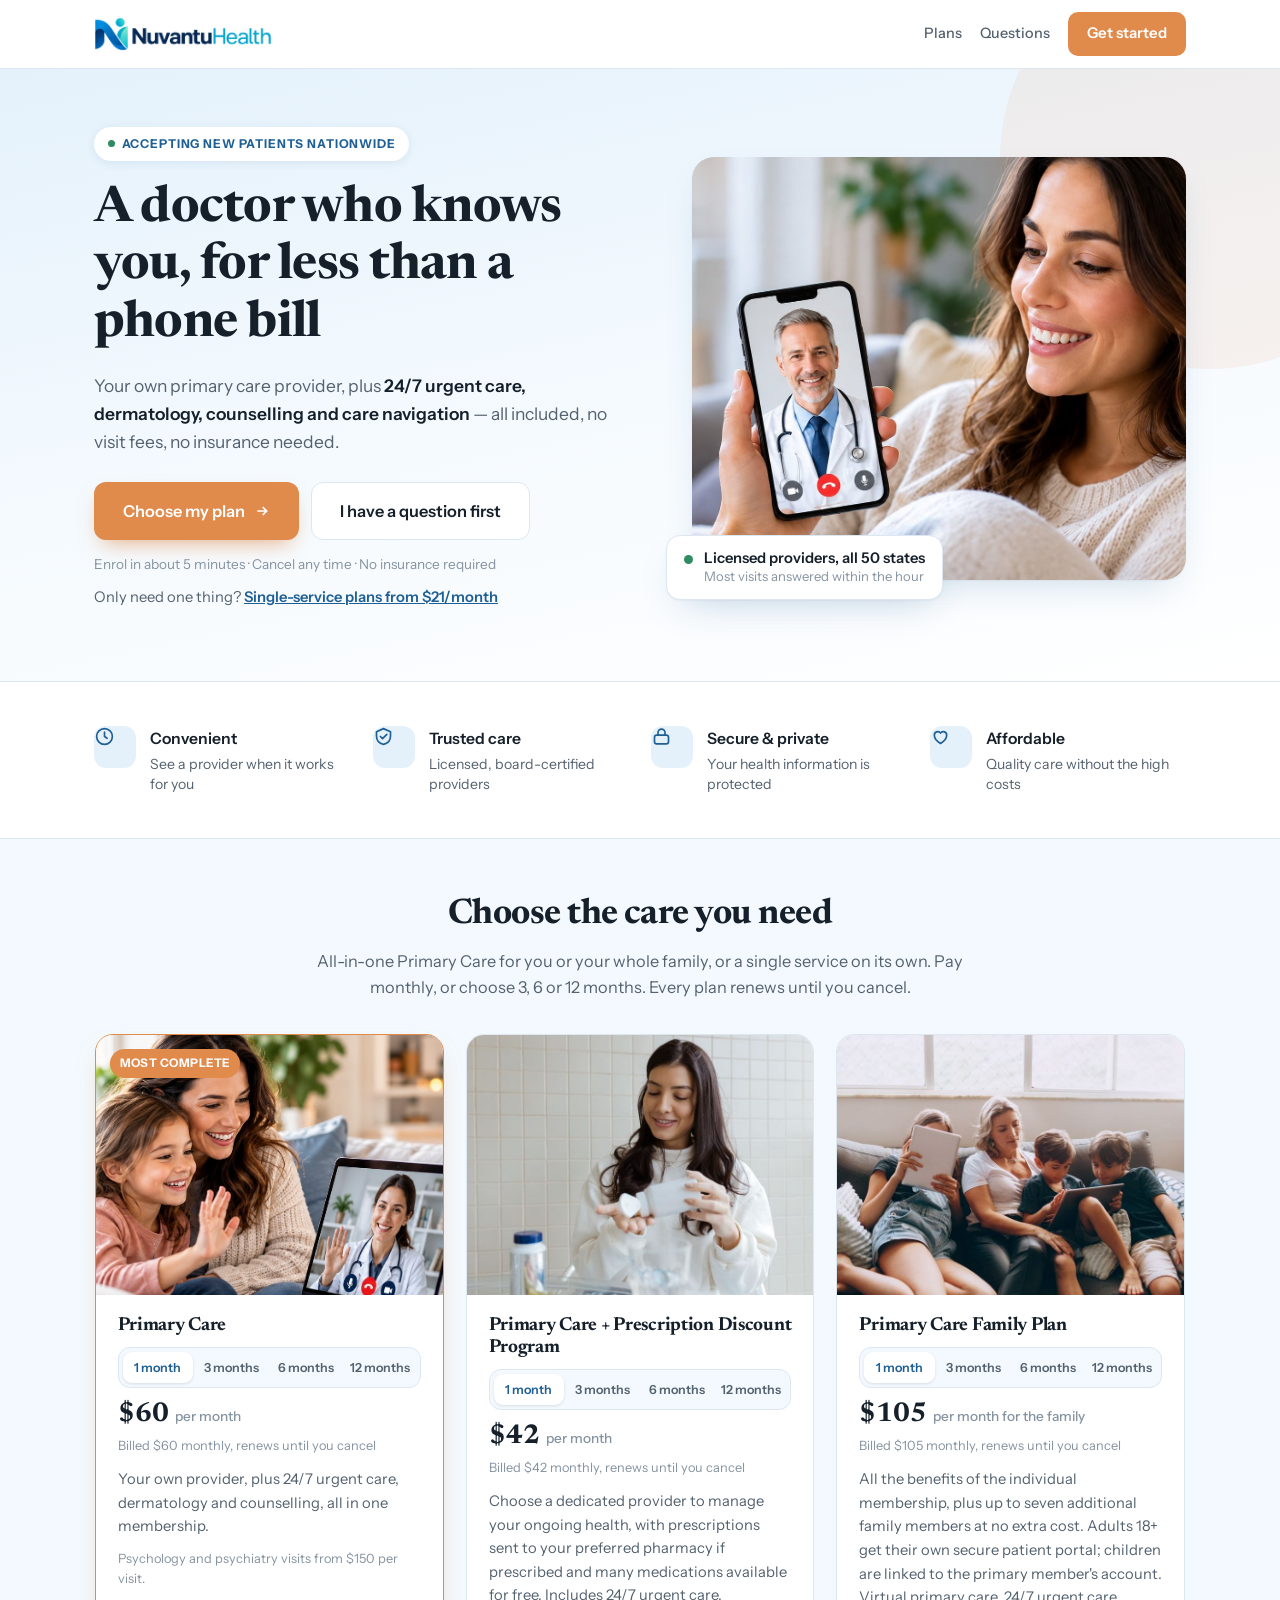
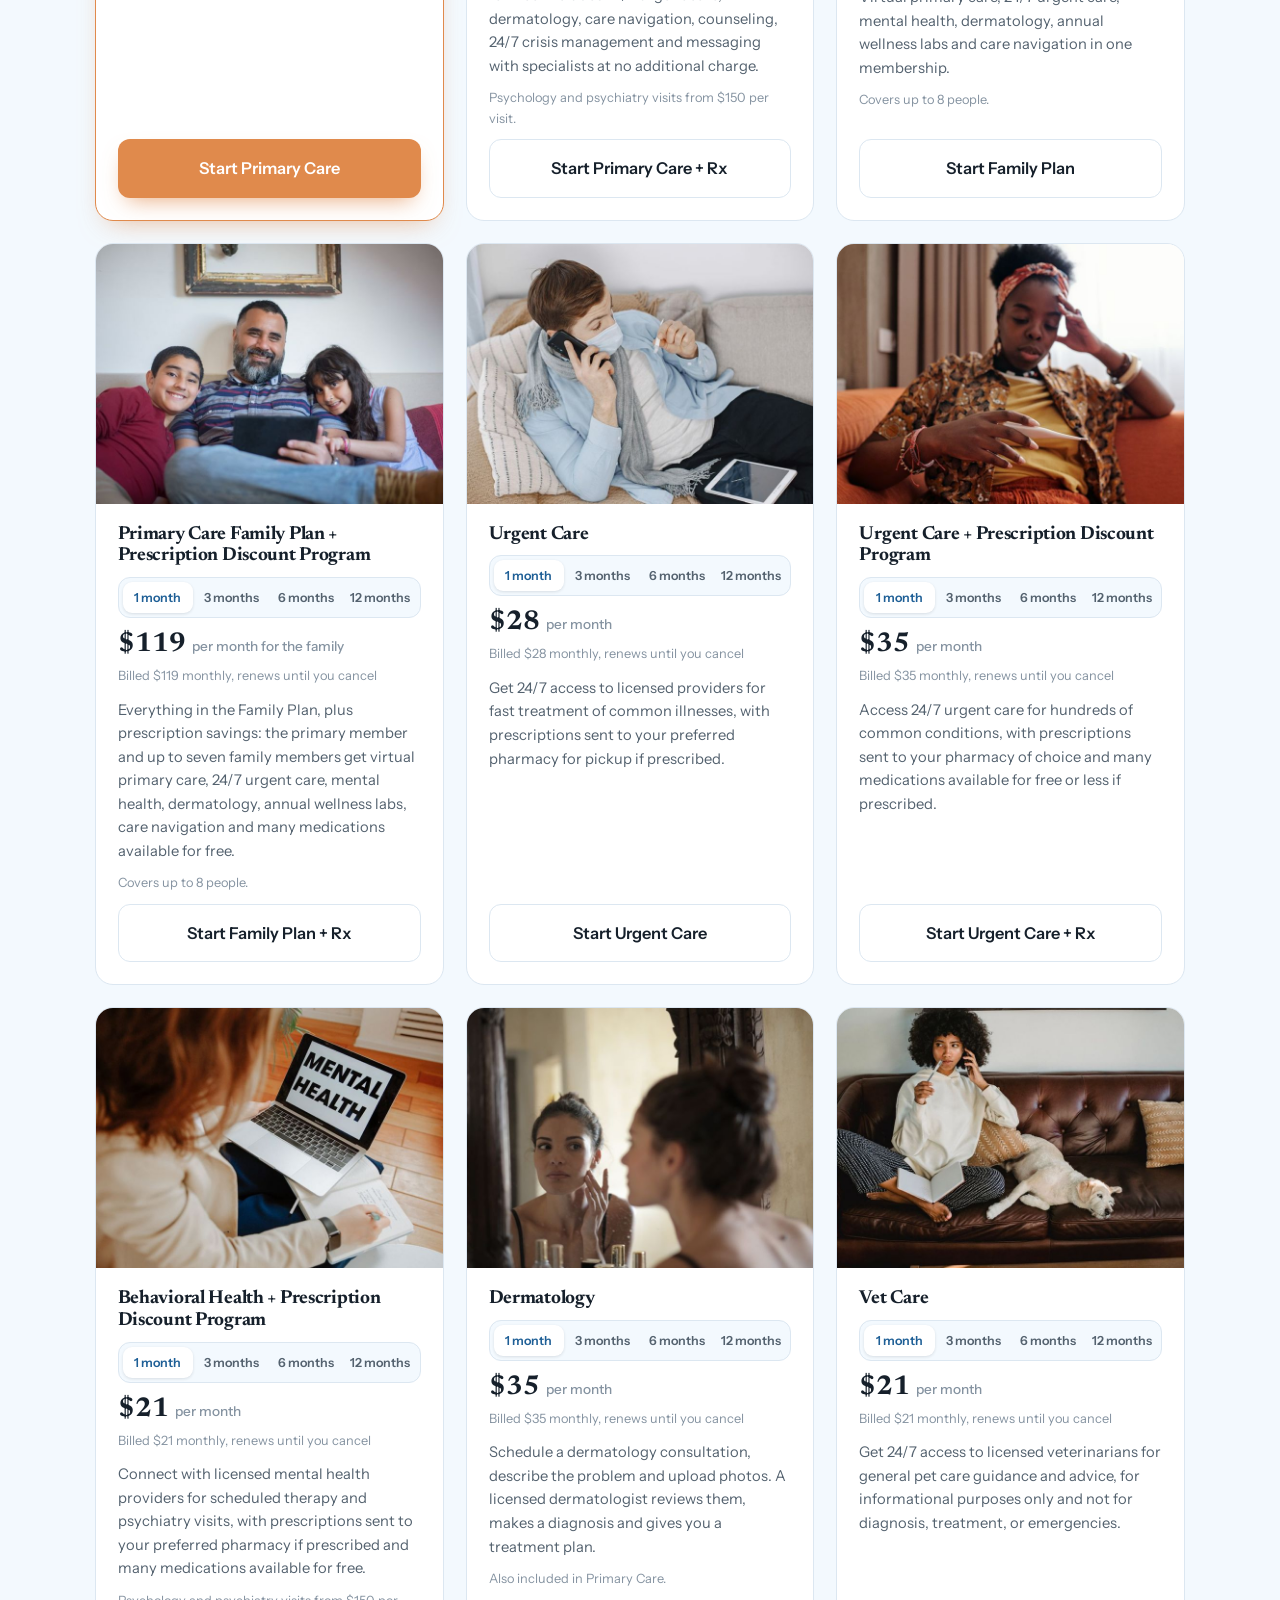
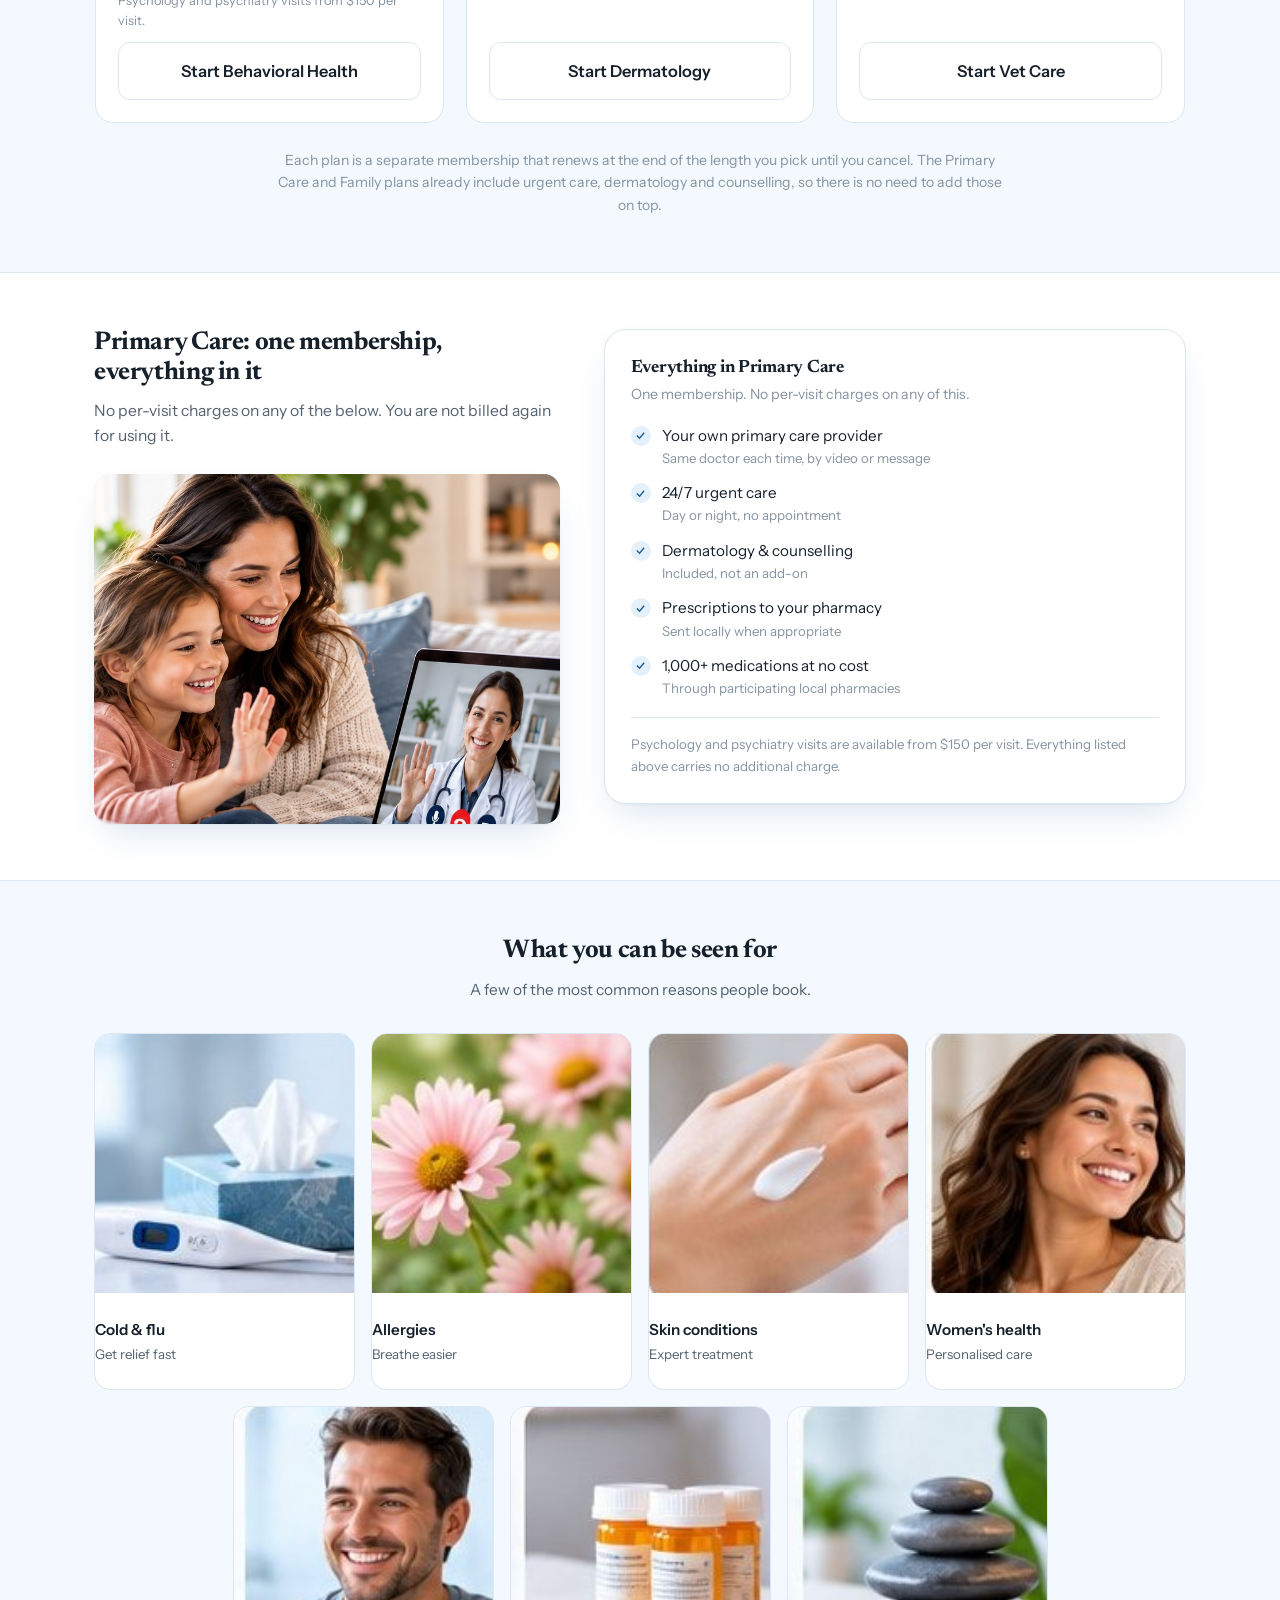
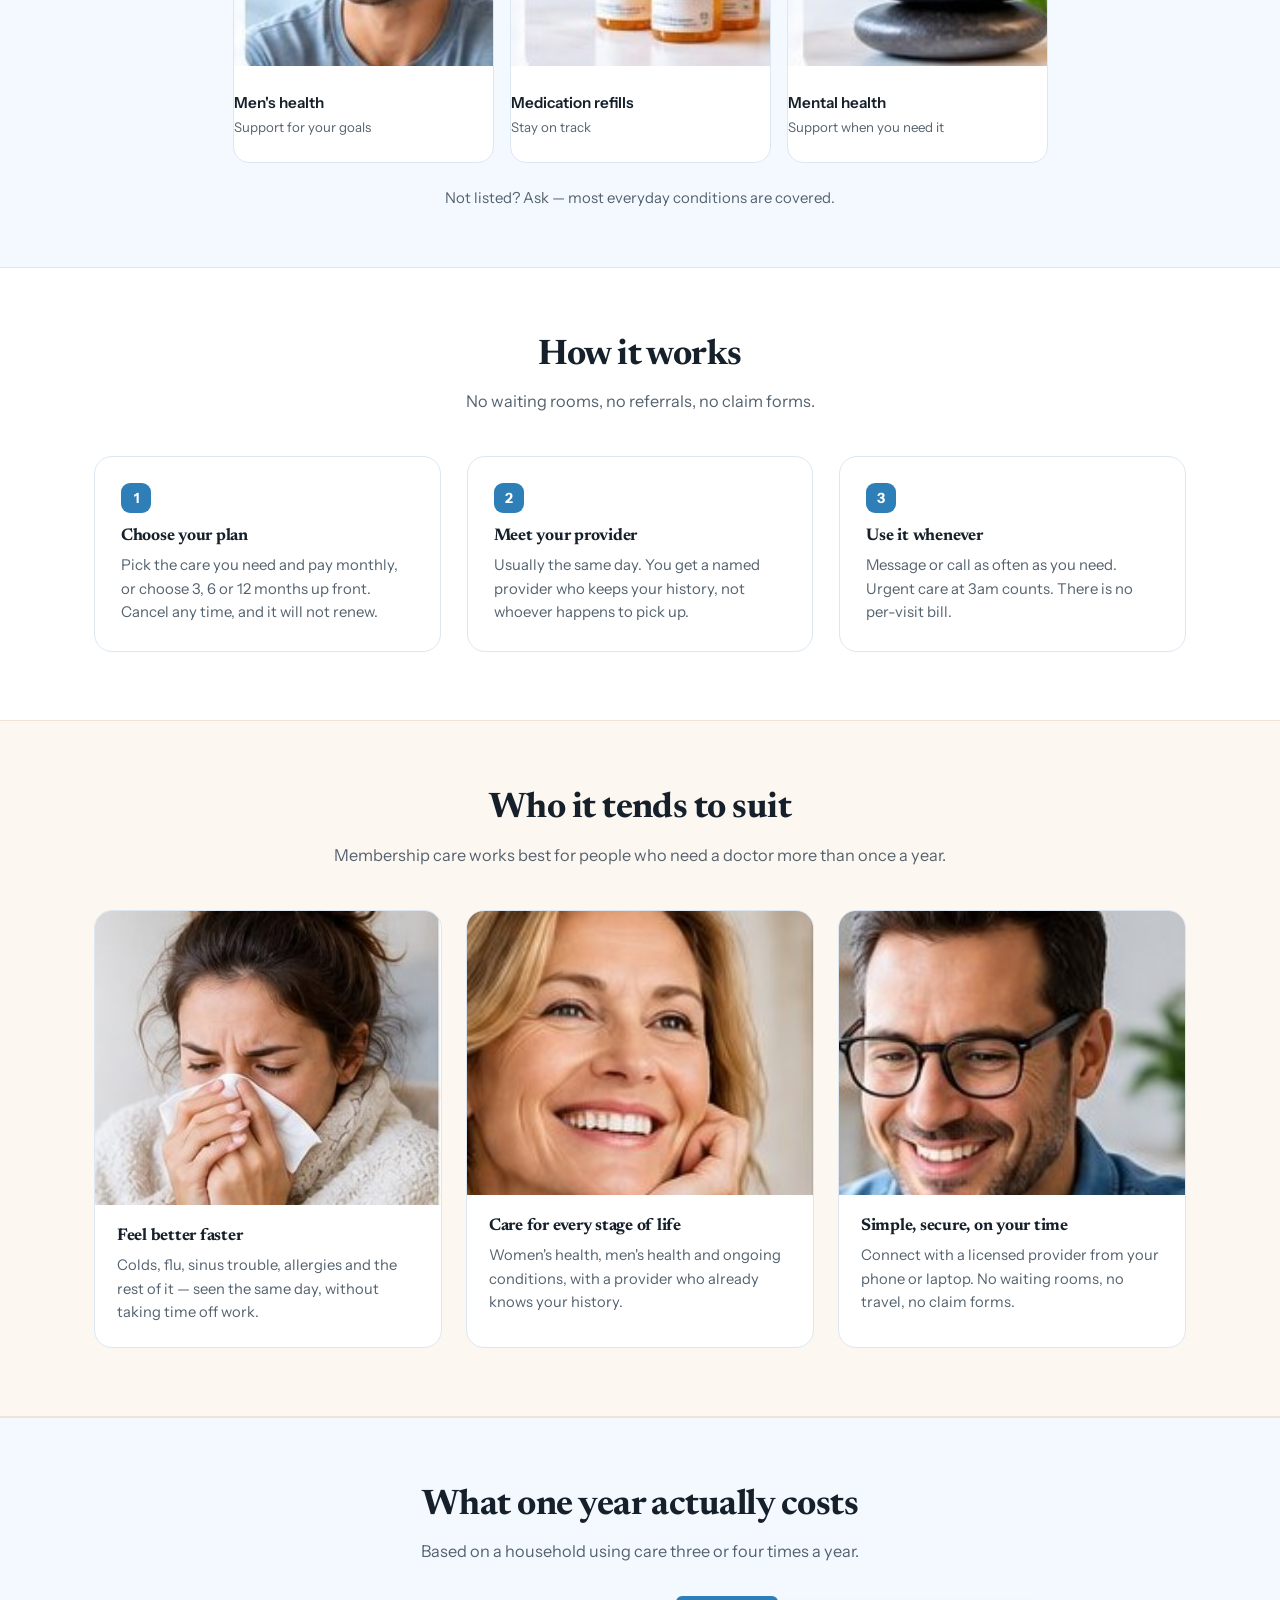
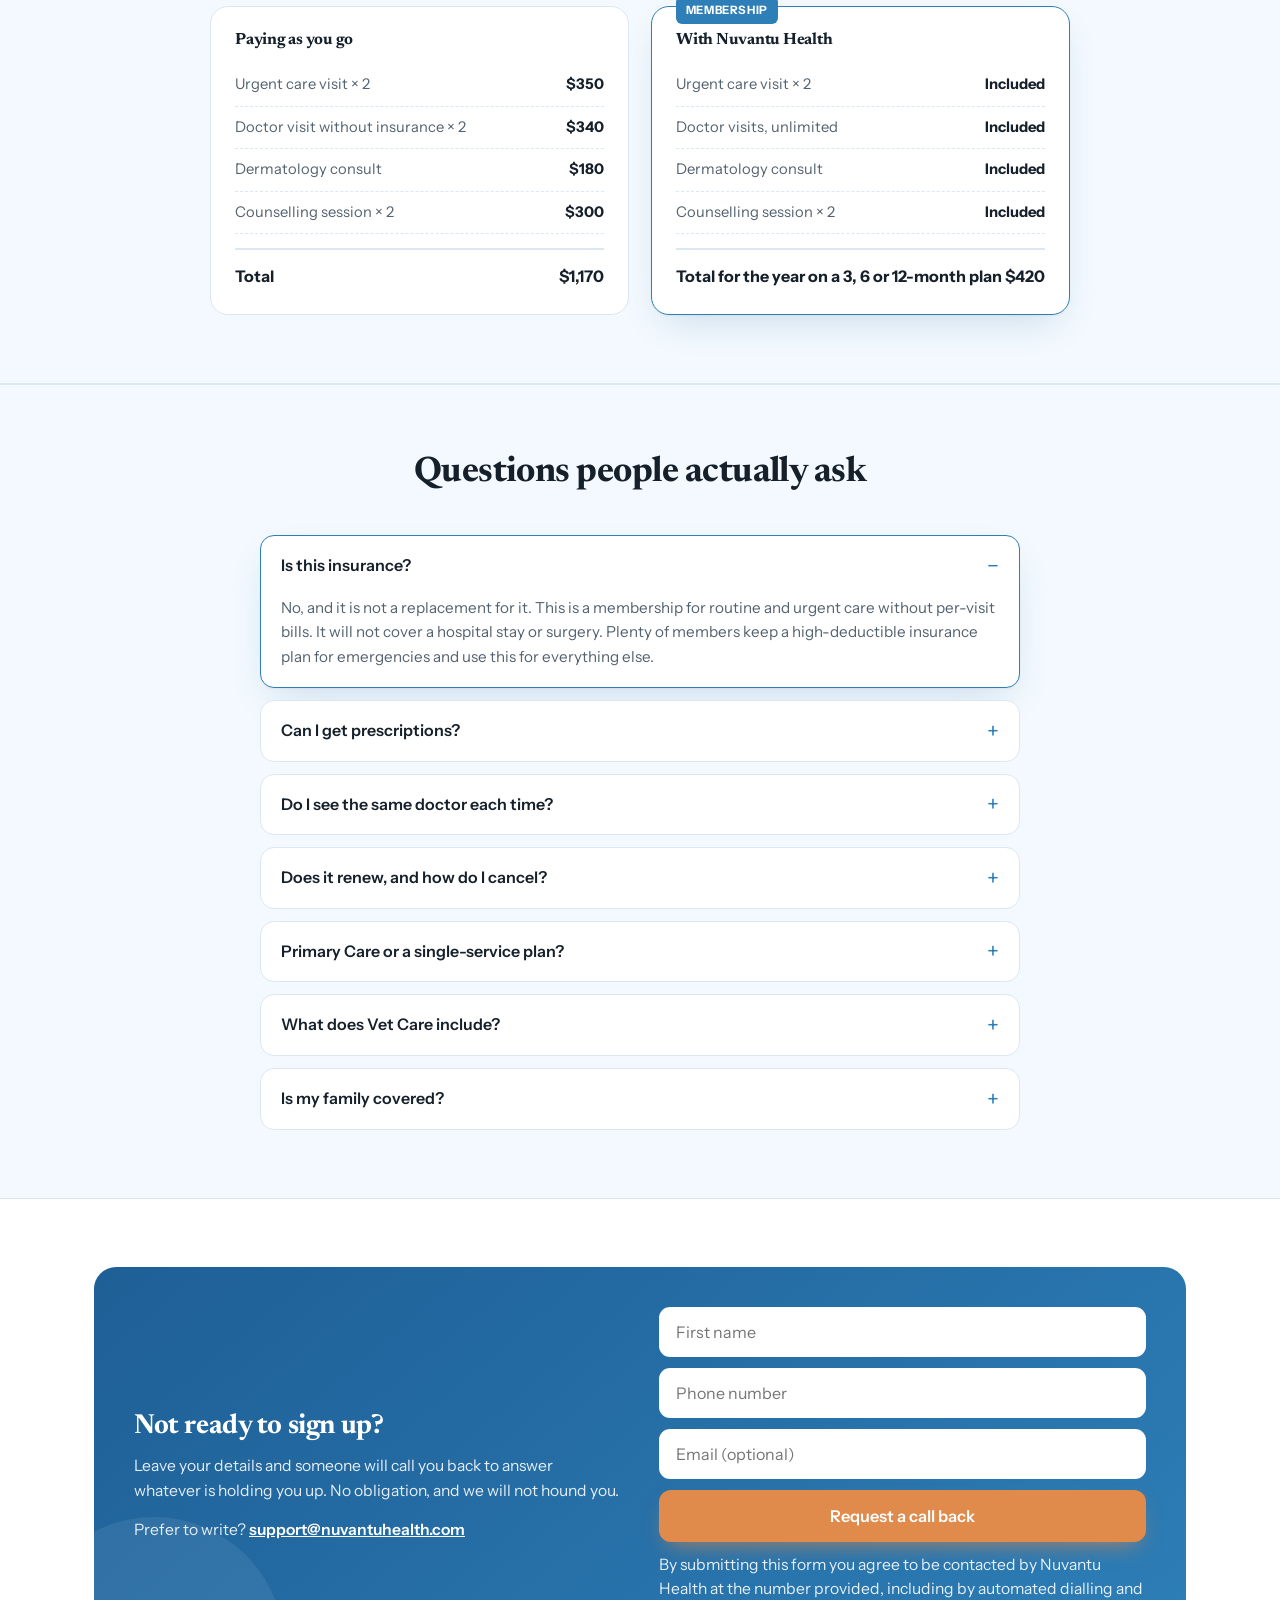
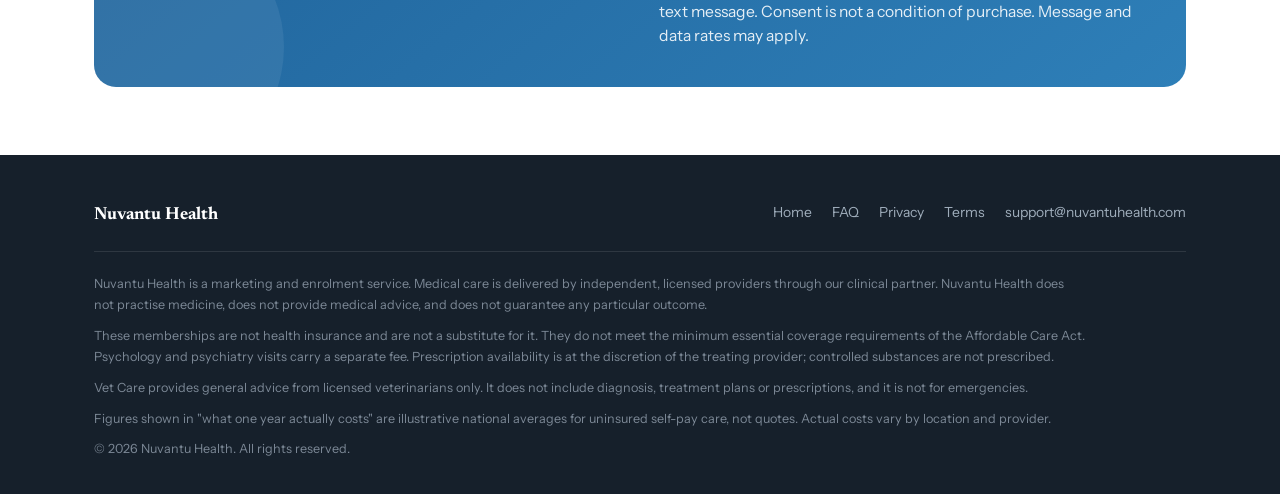
==== commit c55301d0: "Remove the price block from the hero (client request)" ====
--- a/index.html
+++ b/index.html
@@ -409,12 +409,8 @@
       <p class="hero-sub">Your own primary care provider, plus <b>24/7 urgent care, dermatology,
          counselling and care navigation</b> — all included, no visit fees, no insurance needed.</p>
 
-      <div class="pricebox">
-        <span class="price" id="heroPrice">$60</span>
-        <span class="per">per month</span>
-        <span class="save" id="heroSave" style="display:none"></span>
-      </div>
-      <p class="billed" id="heroBilled">Billed $60 monthly, renewing until you cancel.</p>
+      <!-- Price block removed from the hero at the client's request (17 Nov 2026);
+           prices are shown on each plan card instead. -->
 
       <div class="cta-row">
         <a href="#plans" class="btn btn-primary" data-enrol>Choose my plan
@@ -872,19 +868,11 @@
 var uniqueWinner = atLowest.length === 1;
 
 function renderHero(){
-  /* The client's headline is the monthly price. The longer terms are offered
-     underneath as the cheaper option, never instead of it. */
-  document.getElementById('heroPrice').textContent  = money(perMonth(monthly));
-  var longer = PLANS.filter(function(p){ return p.months > 1 && perMonth(p) < perMonth(monthly); });
-  document.getElementById('heroBilled').textContent =
-    'Billed ' + money(perMonth(monthly)) + ' monthly, renewing until you cancel.' +
-    (longer.length ? ' Or ' + money(lowestPM) + '/month when you choose ' +
-       joinOr(longer.map(function(p){ return p.months; })) + ' months.' : '');
-  document.getElementById('heroSave').style.display = 'none';
+  /* The hero carries no price any more (client's request, 17 Nov 2026); the
+     plan cards show every price. Only the year-cost figure is filled in here. */
   var yr = document.getElementById('cmpYear');
   if (yr) yr.textContent = money(perMonth(best) * 12);
 }
-function joinOr(a){ return a.length < 2 ? String(a[0]) : a.slice(0, -1).join(', ') + ' or ' + a[a.length - 1]; }
 
 function renderTerms(){
   var wrap = document.getElementById('terms');
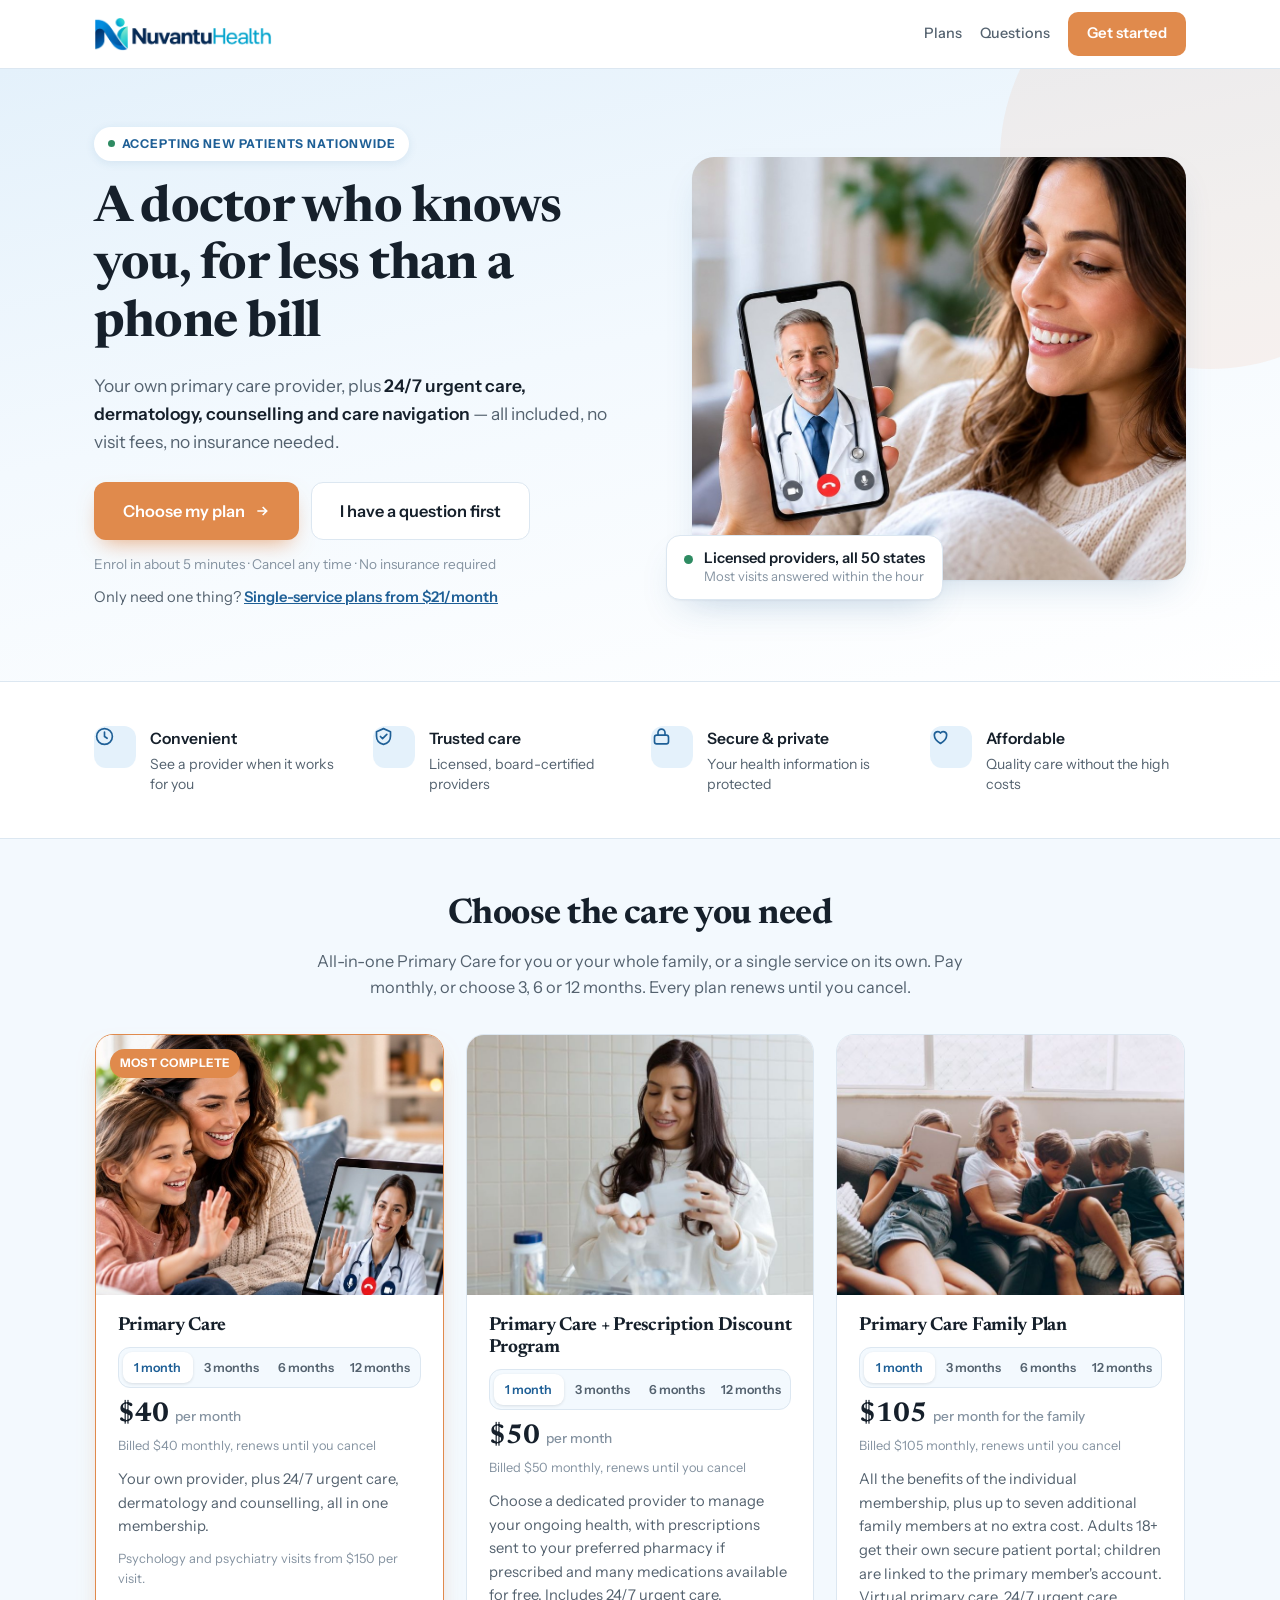
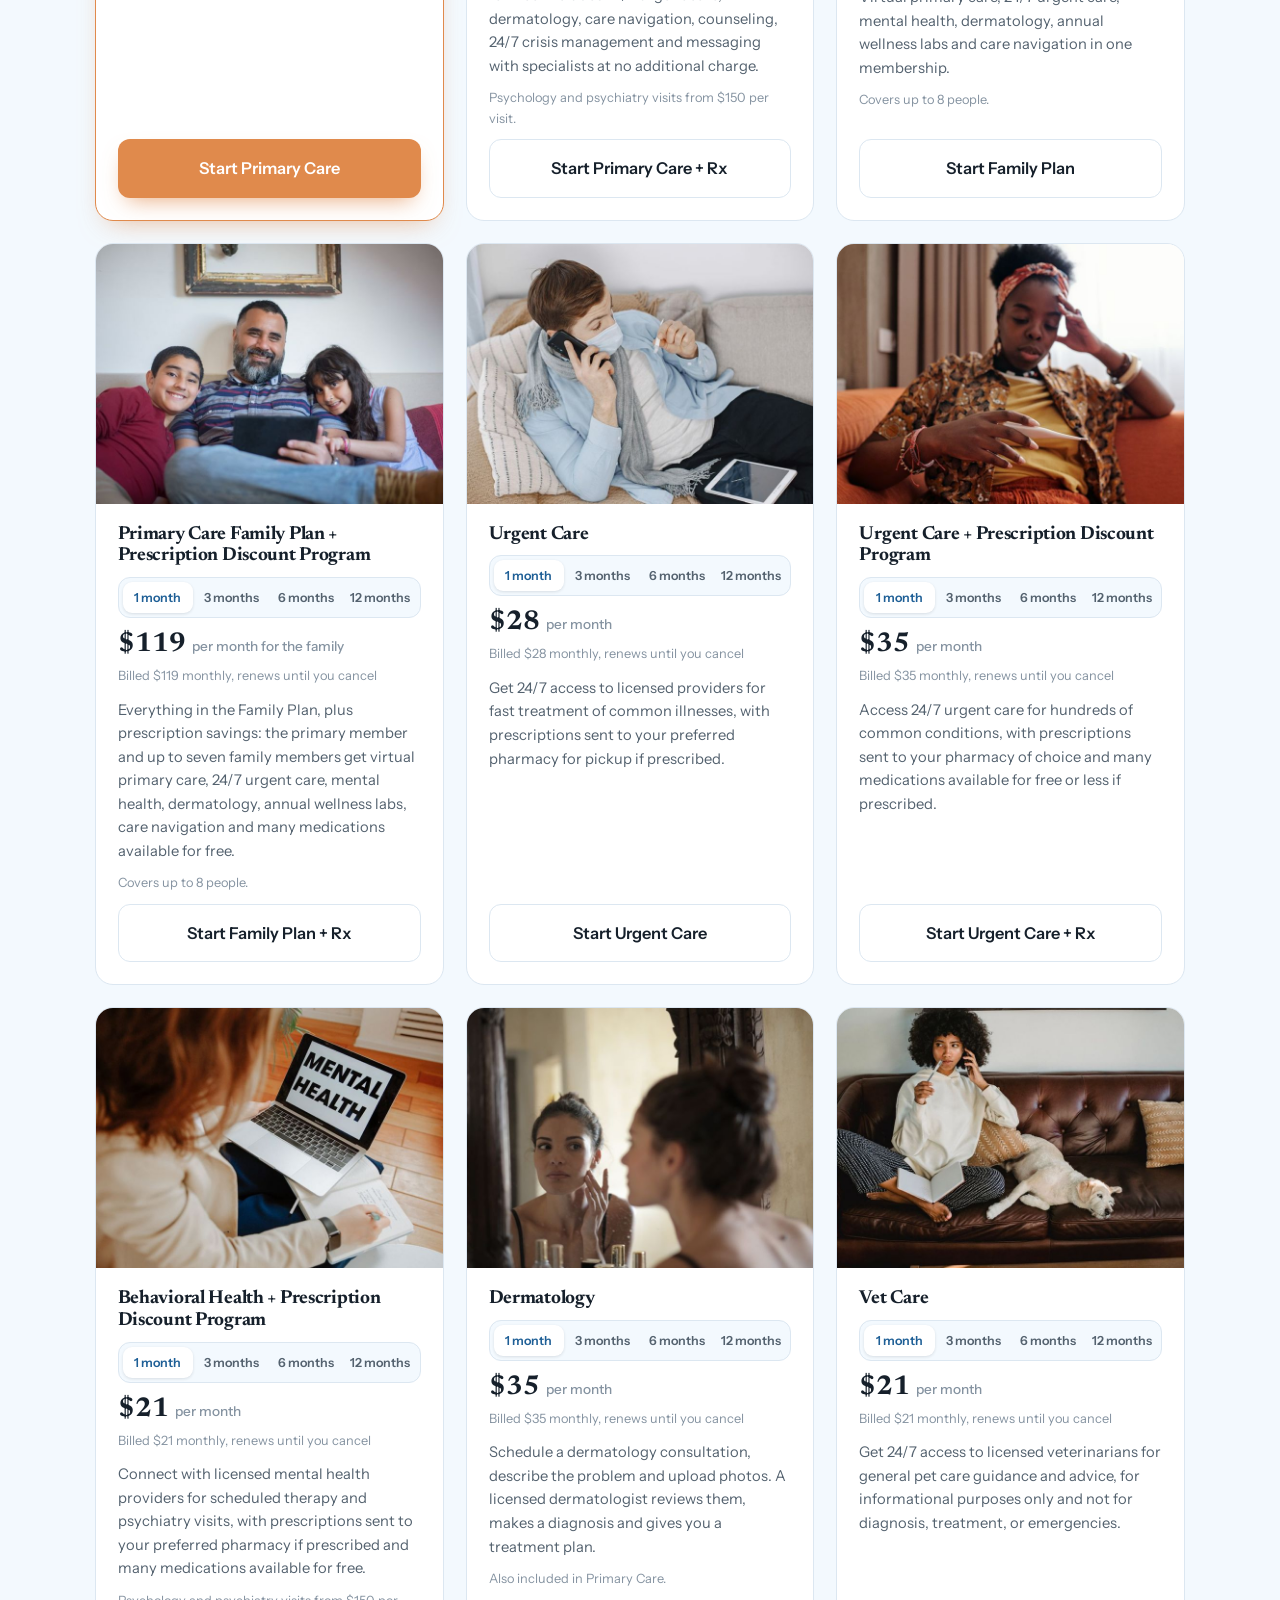
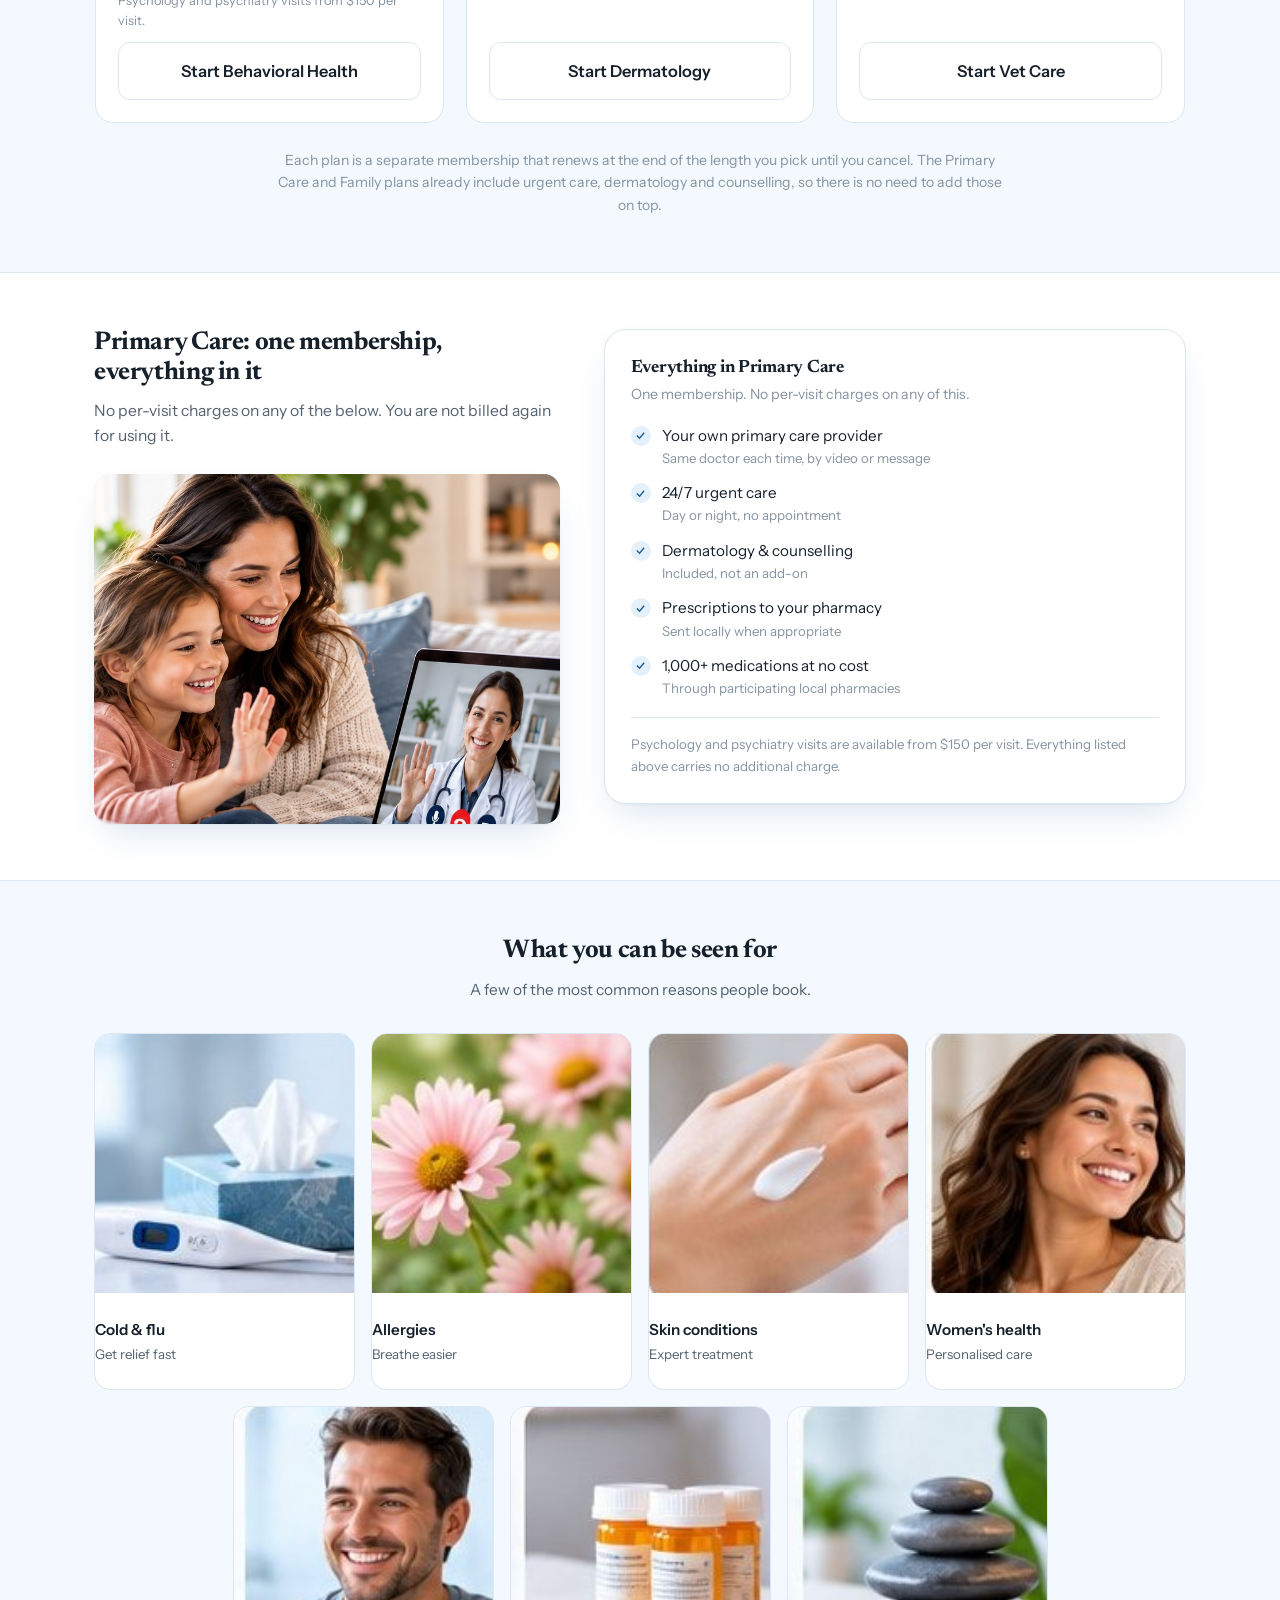
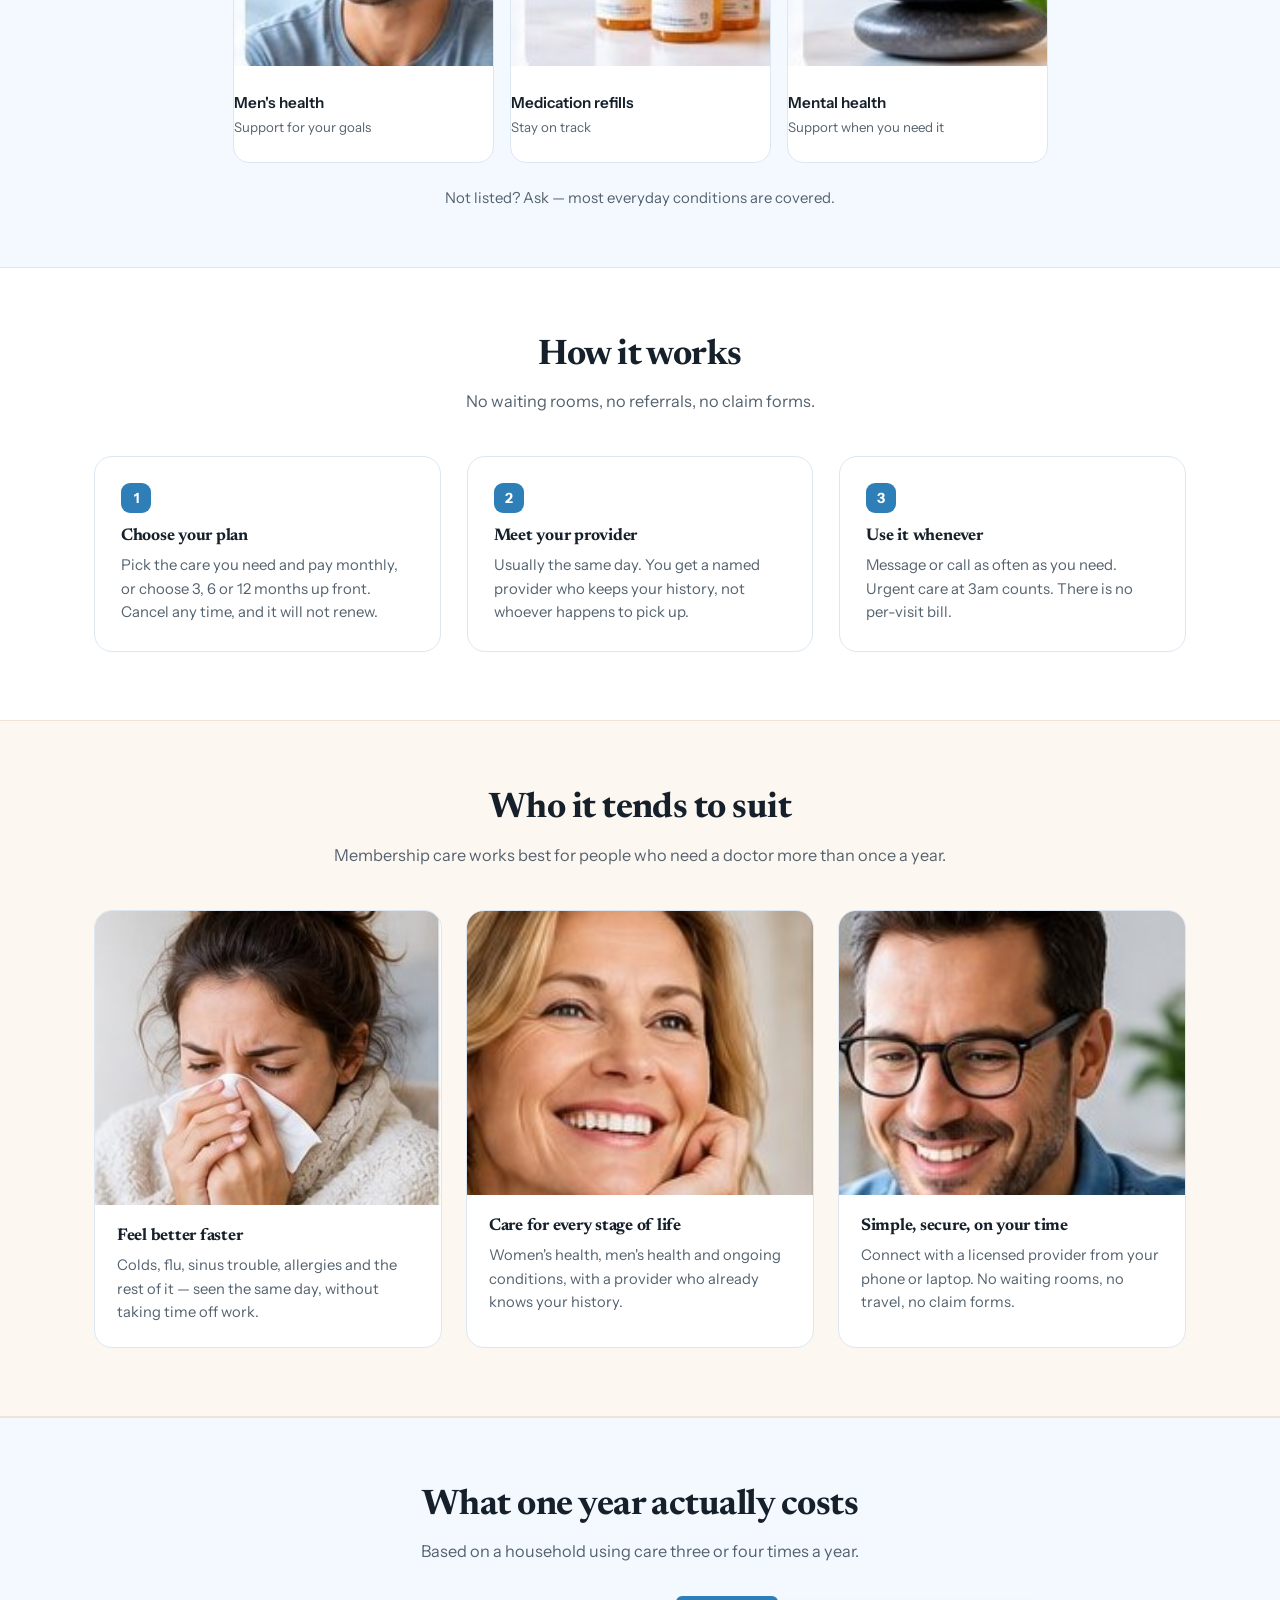
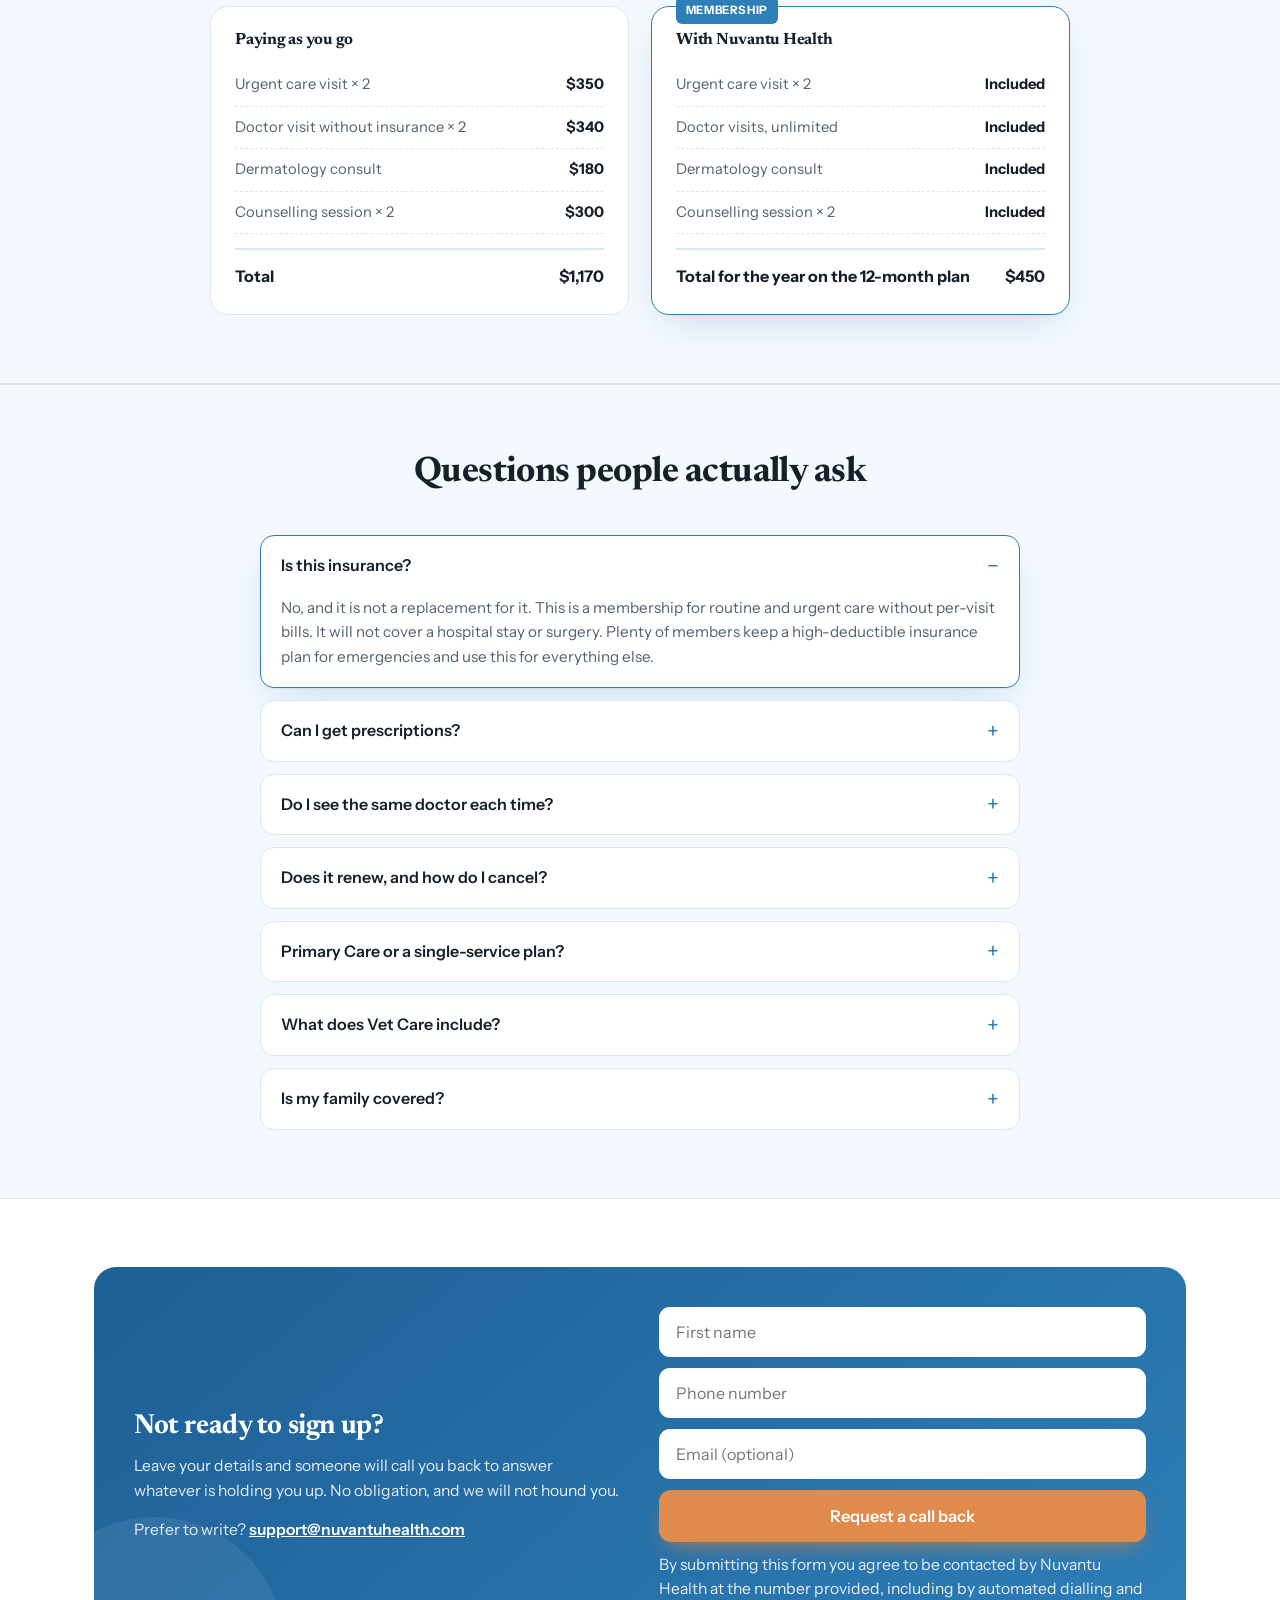
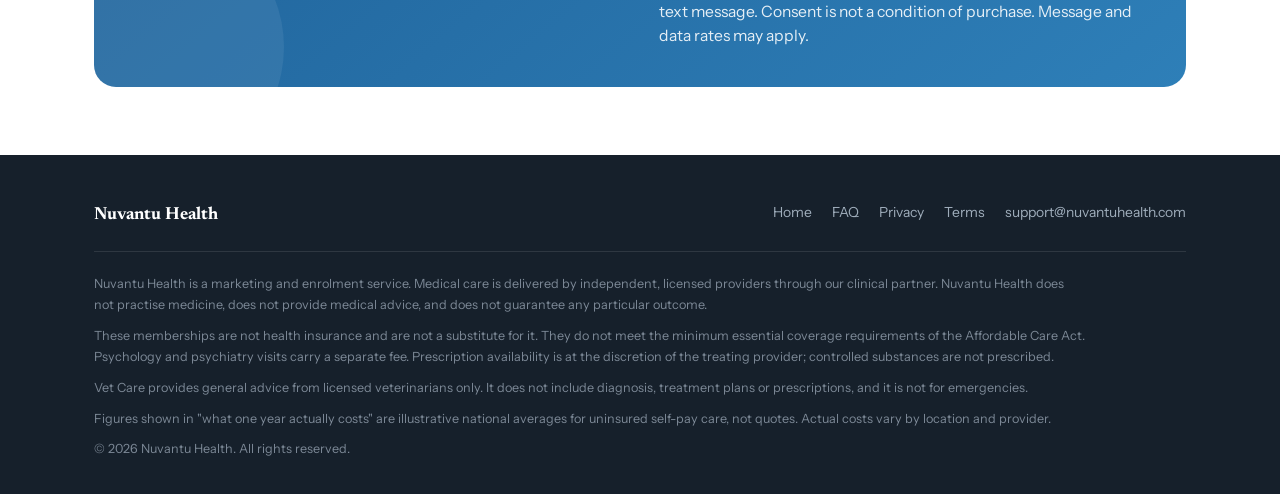
==== commit 1c6db32e: "Primary Care and Primary Care + Rx: client's new portal prices" ====
--- a/index.html
+++ b/index.html
@@ -14,8 +14,8 @@
 
   gtag('config', 'AW-18540604219');
 </script>
-<title>Nuvantu Health — Virtual Primary Care for $60/month</title>
-<meta name="description" content="Virtual Primary Care for $60 a month with urgent care, dermatology and counselling included, or single-service plans for urgent care, behavioral health, dermatology and vet care from $21 a month.">
+<title>Nuvantu Health — Virtual Primary Care from $40/month</title>
+<meta name="description" content="Virtual Primary Care from $40 a month with urgent care, dermatology and counselling included, or single-service plans for urgent care, behavioral health, dermatology and vet care from $21 a month.">
 <meta name="robots" content="noindex,nofollow">
 <!-- noindex stays until this moves to nuvantuhealth.com; a demo URL ranking
      for the brand would compete with the real site. -->
@@ -645,7 +645,7 @@
         <div class="cmp-row"><span>Doctor visits, unlimited</span><b>Included</b></div>
         <div class="cmp-row"><span>Dermatology consult</span><b>Included</b></div>
         <div class="cmp-row"><span>Counselling session &times; 2</span><b>Included</b></div>
-        <div class="cmp-total"><span>Total for the year on a 3, 6 or 12-month plan</span><span id="cmpYear">$420</span></div>
+        <div class="cmp-total"><span>Total for the year on the 12-month plan</span><span id="cmpYear">$450</span></div>
       </div>
     </div>
   </div>
@@ -798,17 +798,18 @@
 /* The single-service plans. Same host and the same partner_id as ENROL_BASE;
    only the path changes, and each path was opened to confirm it shows the
    Nuvantu-branded National Telehealth checkout for that plan. Prices are the
-   prices that checkout showed on 17 Nov 2026 for each plan length
+   prices that checkout showed on 17 Nov 2026 (Primary Care and Primary Care + Rx
+   re-read after the client changed them that day) for each plan length
    (1, 3, 6 and 12 months; the figure is the TOTAL charged for that length). The paths match the
    links the client copied from the partner portal (Partner Links > Care Services). If they ever change
    there, change them here. */
 var CARE_HOST  = 'https://care.nationaltelehealthproviders.com/';
 var PARTNER_QS = '?partner_id=3SS1PBNZ';
 var SERVICES = [
-  {path:'primary', name:'Primary Care', short:'Primary Care', terms:{1:60, 3:105, 6:210, 12:420}, img:'img/family-call.jpg', main:true,
+  {path:'primary', name:'Primary Care', short:'Primary Care', terms:{1:40, 3:135, 6:230, 12:450}, img:'img/family-call.jpg', main:true,
    blurb:'Your own provider, plus 24/7 urgent care, dermatology and counselling, all in one membership.',
    note:'Psychology and psychiatry visits from $150 per visit.'},
-  {path:'primary-plus', name:'Primary Care + Prescription Discount Program', short:'Primary Care + Rx', terms:{1:42, 3:126, 6:252, 12:504}, img:'img/svc/primary-plus.jpg',
+  {path:'primary-plus', name:'Primary Care + Prescription Discount Program', short:'Primary Care + Rx', terms:{1:50, 3:145, 6:280, 12:570}, img:'img/svc/primary-plus.jpg',
    blurb:'Choose a dedicated provider to manage your ongoing health, with prescriptions sent to your preferred pharmacy if prescribed and many medications available for free. Includes 24/7 urgent care, dermatology, care navigation, counseling, 24/7 crisis management and messaging with specialists at no additional charge.',
    note:'Psychology and psychiatry visits from $150 per visit.'},
   {path:'primary-family-plan', name:'Primary Care Family Plan', short:'Family Plan', terms:{1:105, 3:315, 6:630, 12:1260}, img:'img/svc/family.jpg', unit:'per month for the family',
@@ -871,7 +872,11 @@
   /* The hero carries no price any more (client's request, 17 Nov 2026); the
      plan cards show every price. Only the year-cost figure is filled in here. */
   var yr = document.getElementById('cmpYear');
-  if (yr) yr.textContent = money(perMonth(best) * 12);
+  /* What a year actually costs on the 12-month Primary Care plan. Not
+     "cheapest per month x 12": when the per-month price differs by length,
+     that product is not a price anyone can pay. */
+  var year = PLANS.filter(function(p){ return p.months === 12; })[0];
+  if (yr && year) yr.textContent = money(year.total);
 }
 
 function renderTerms(){
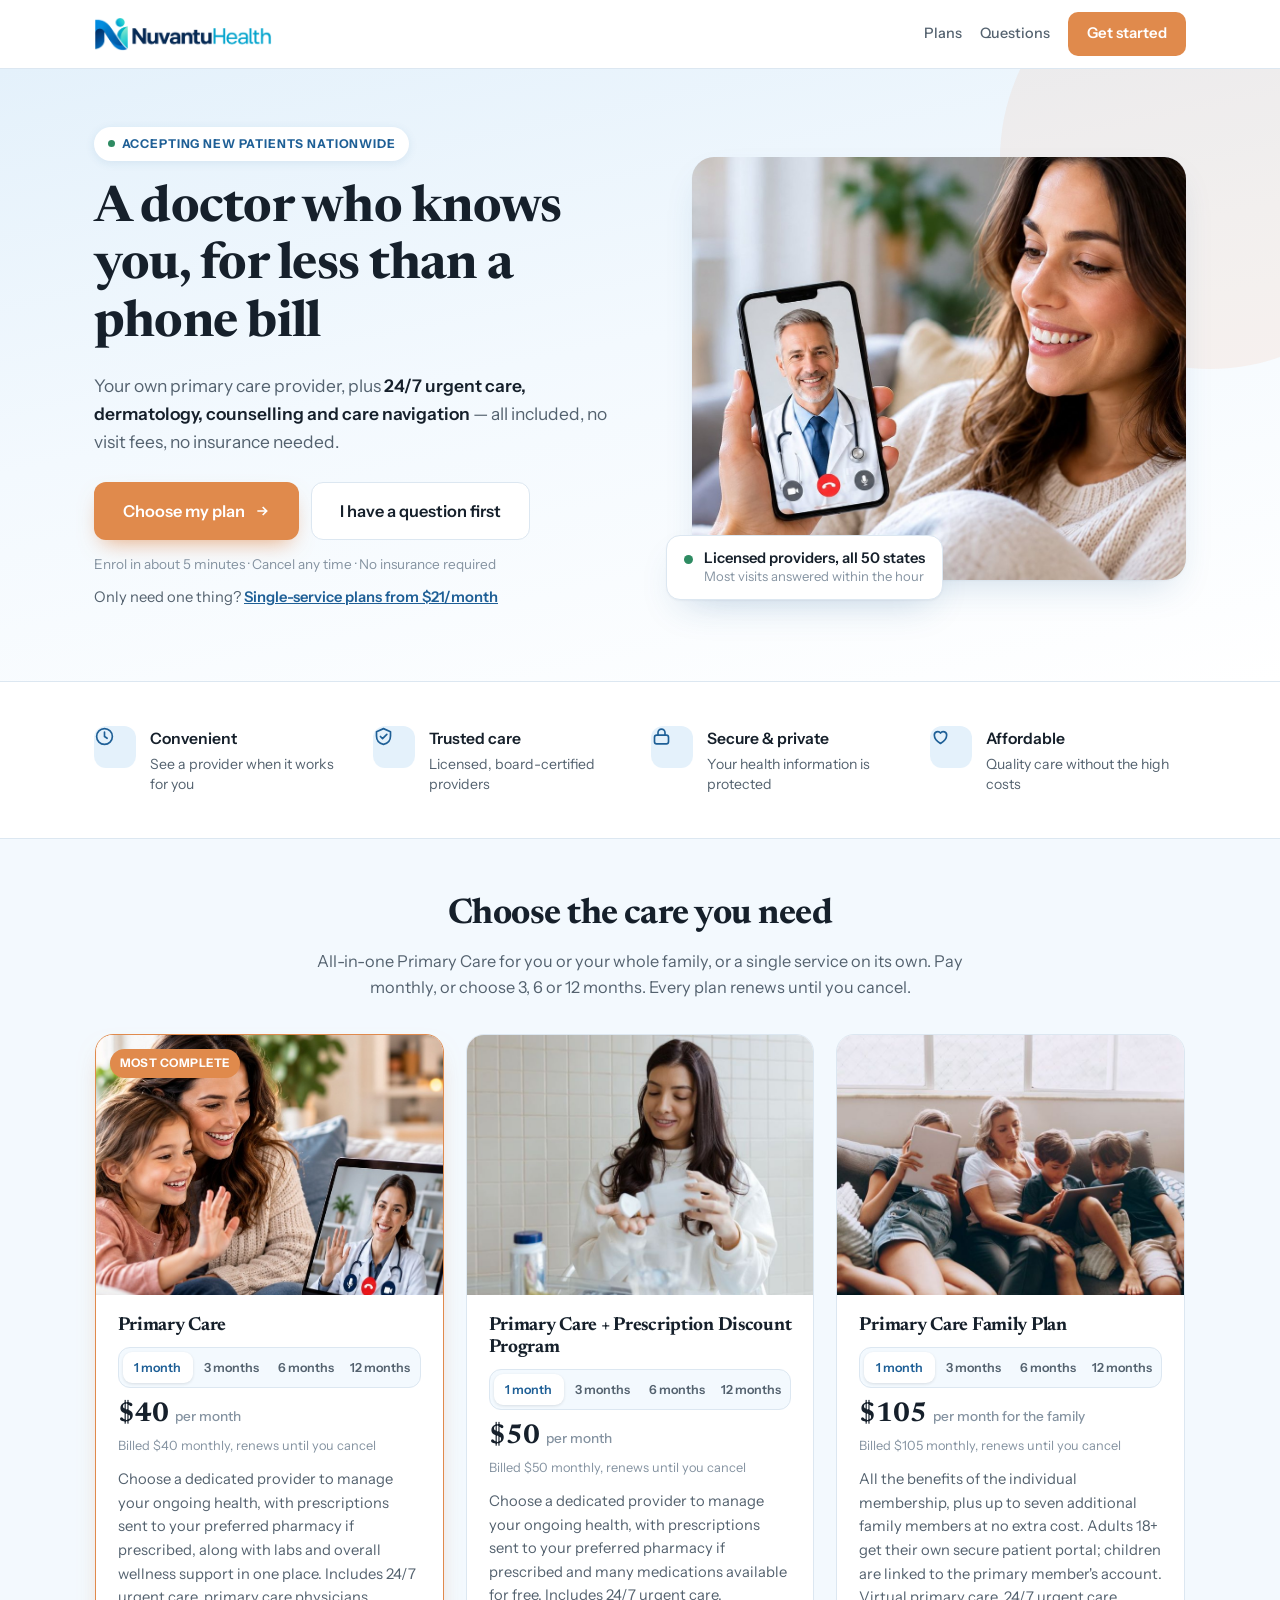
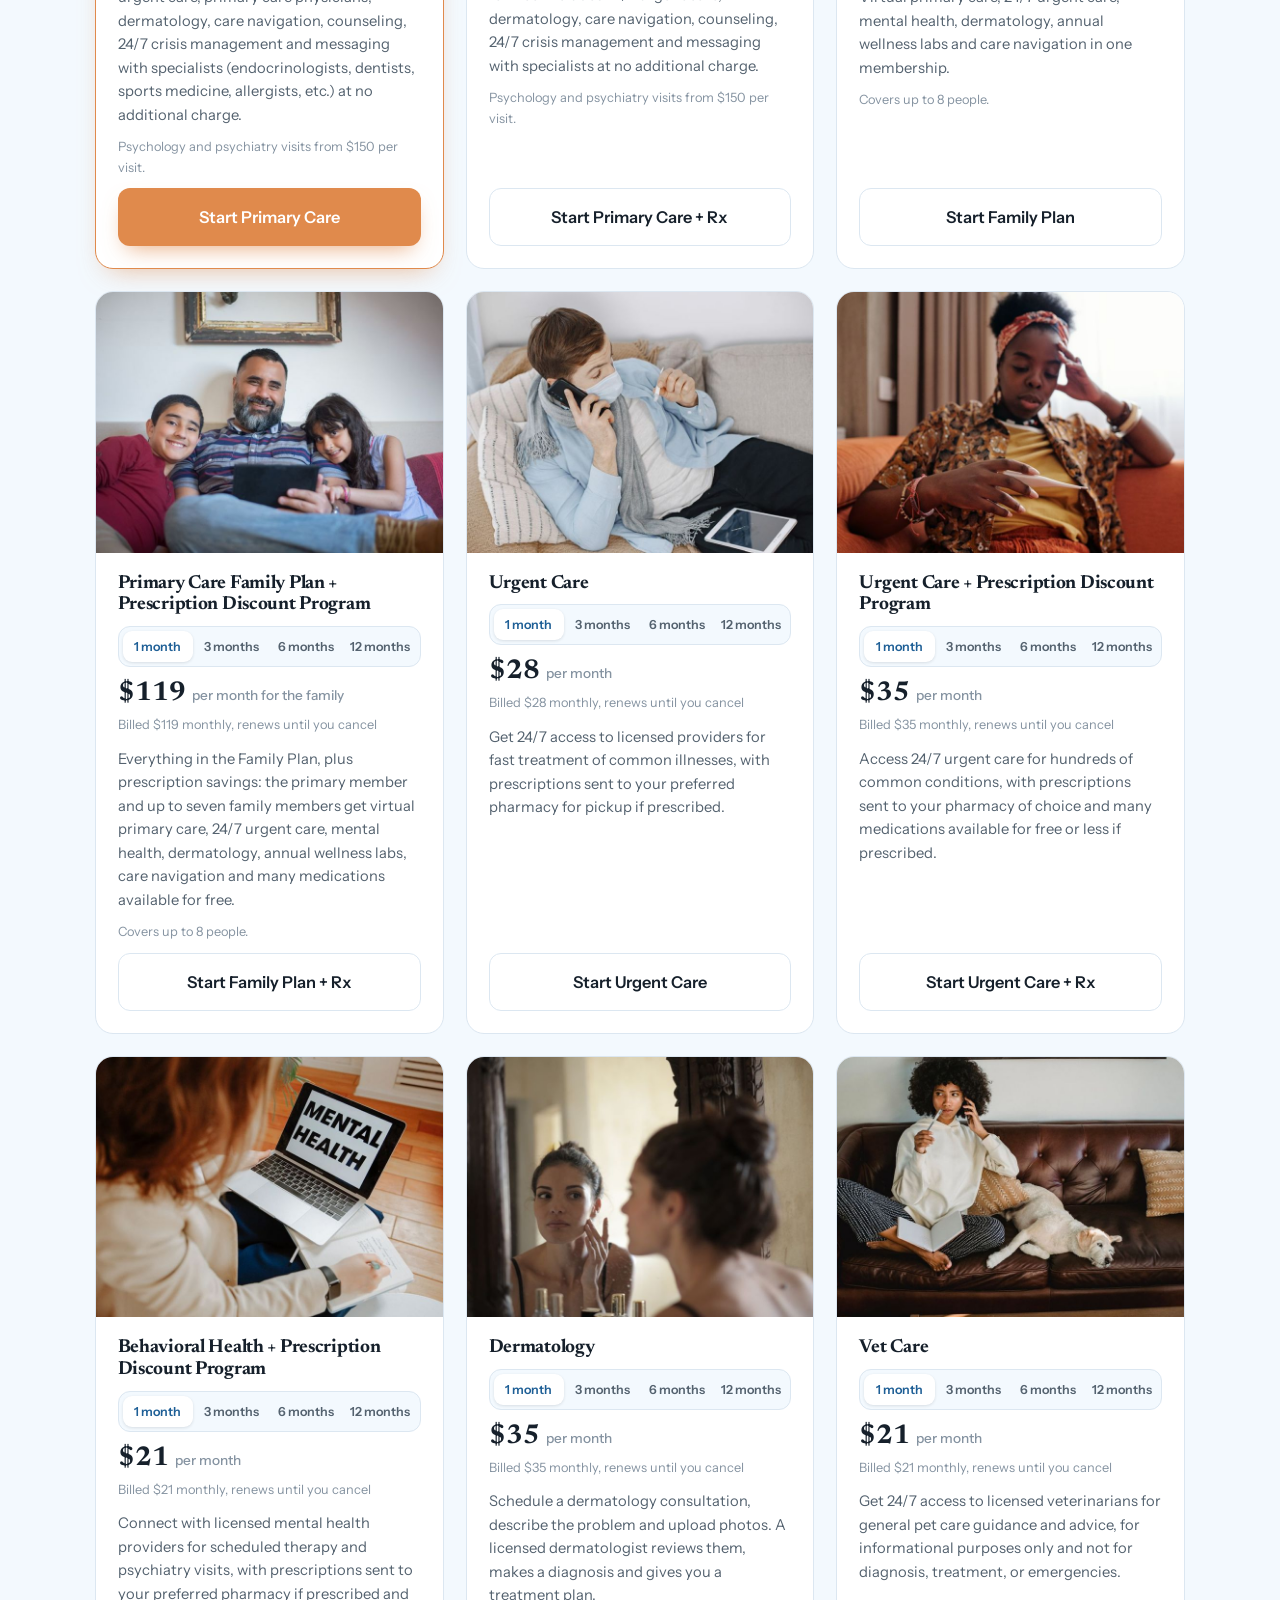
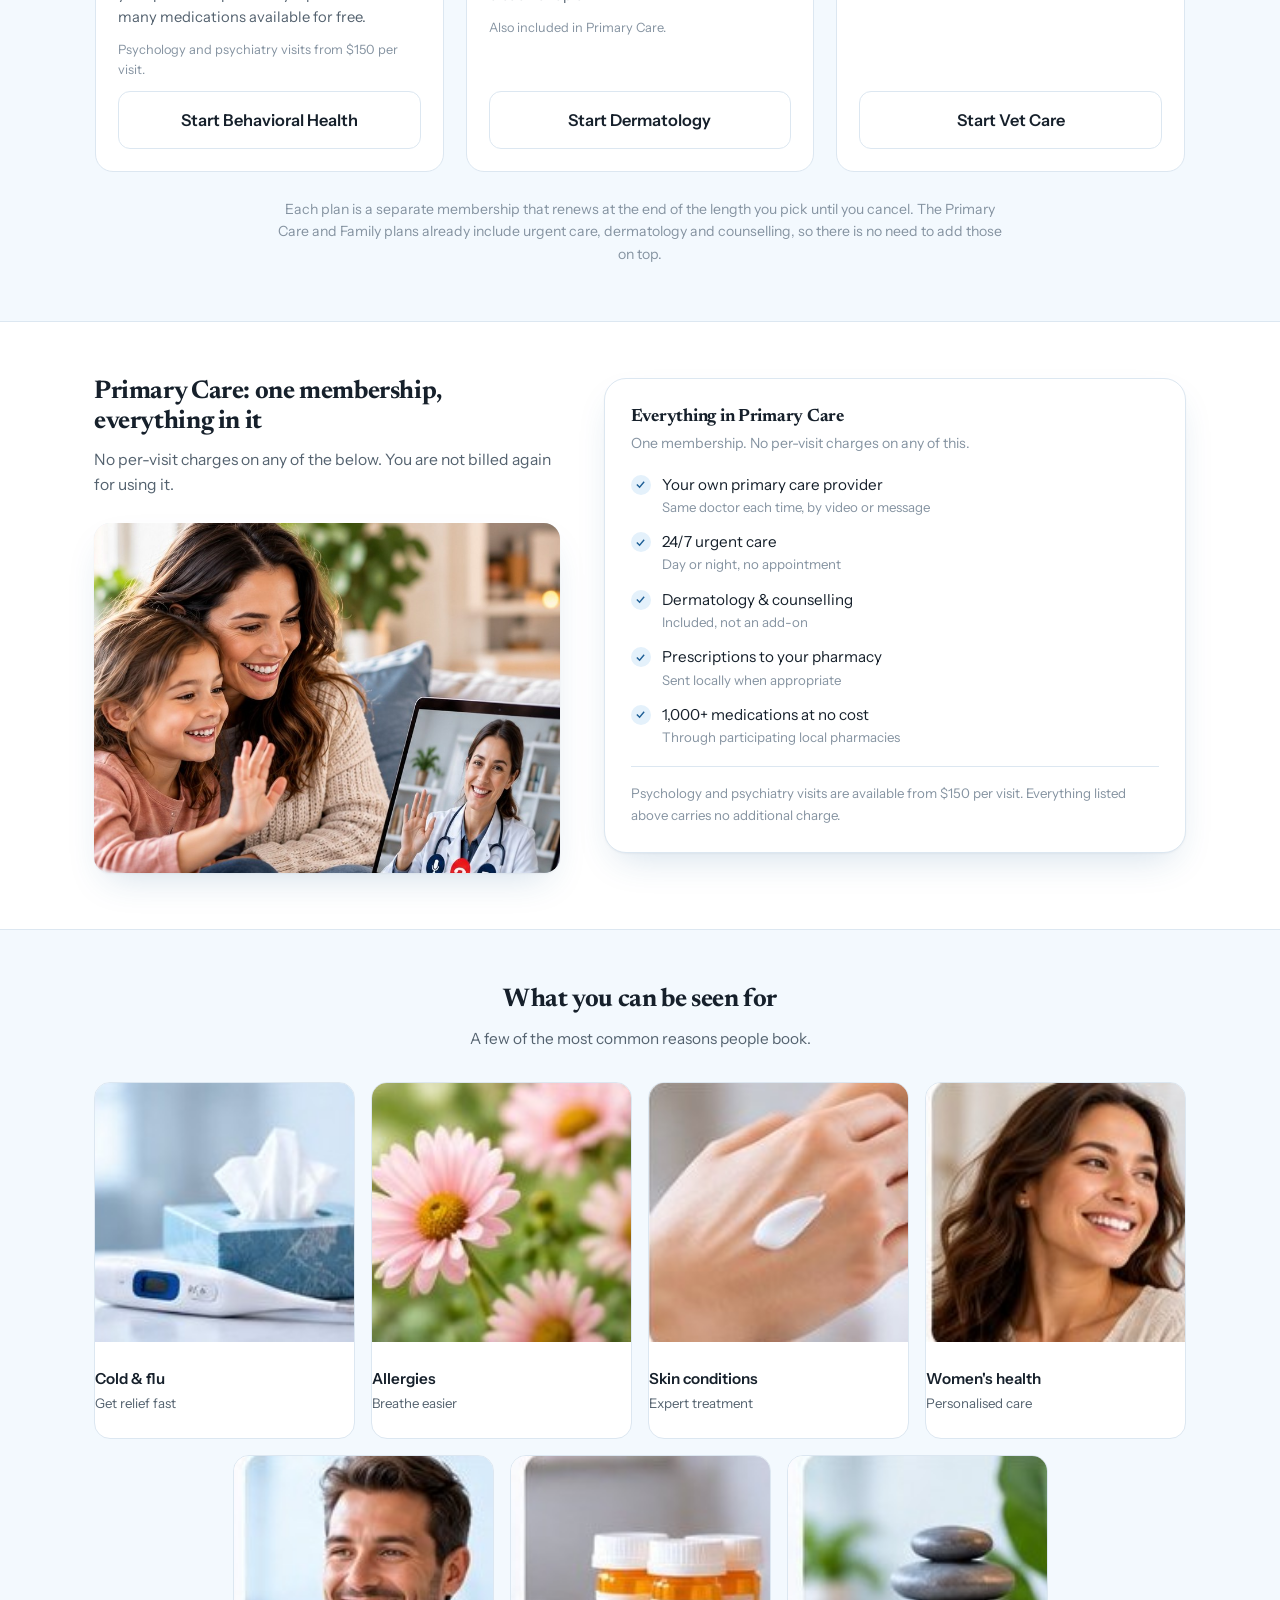
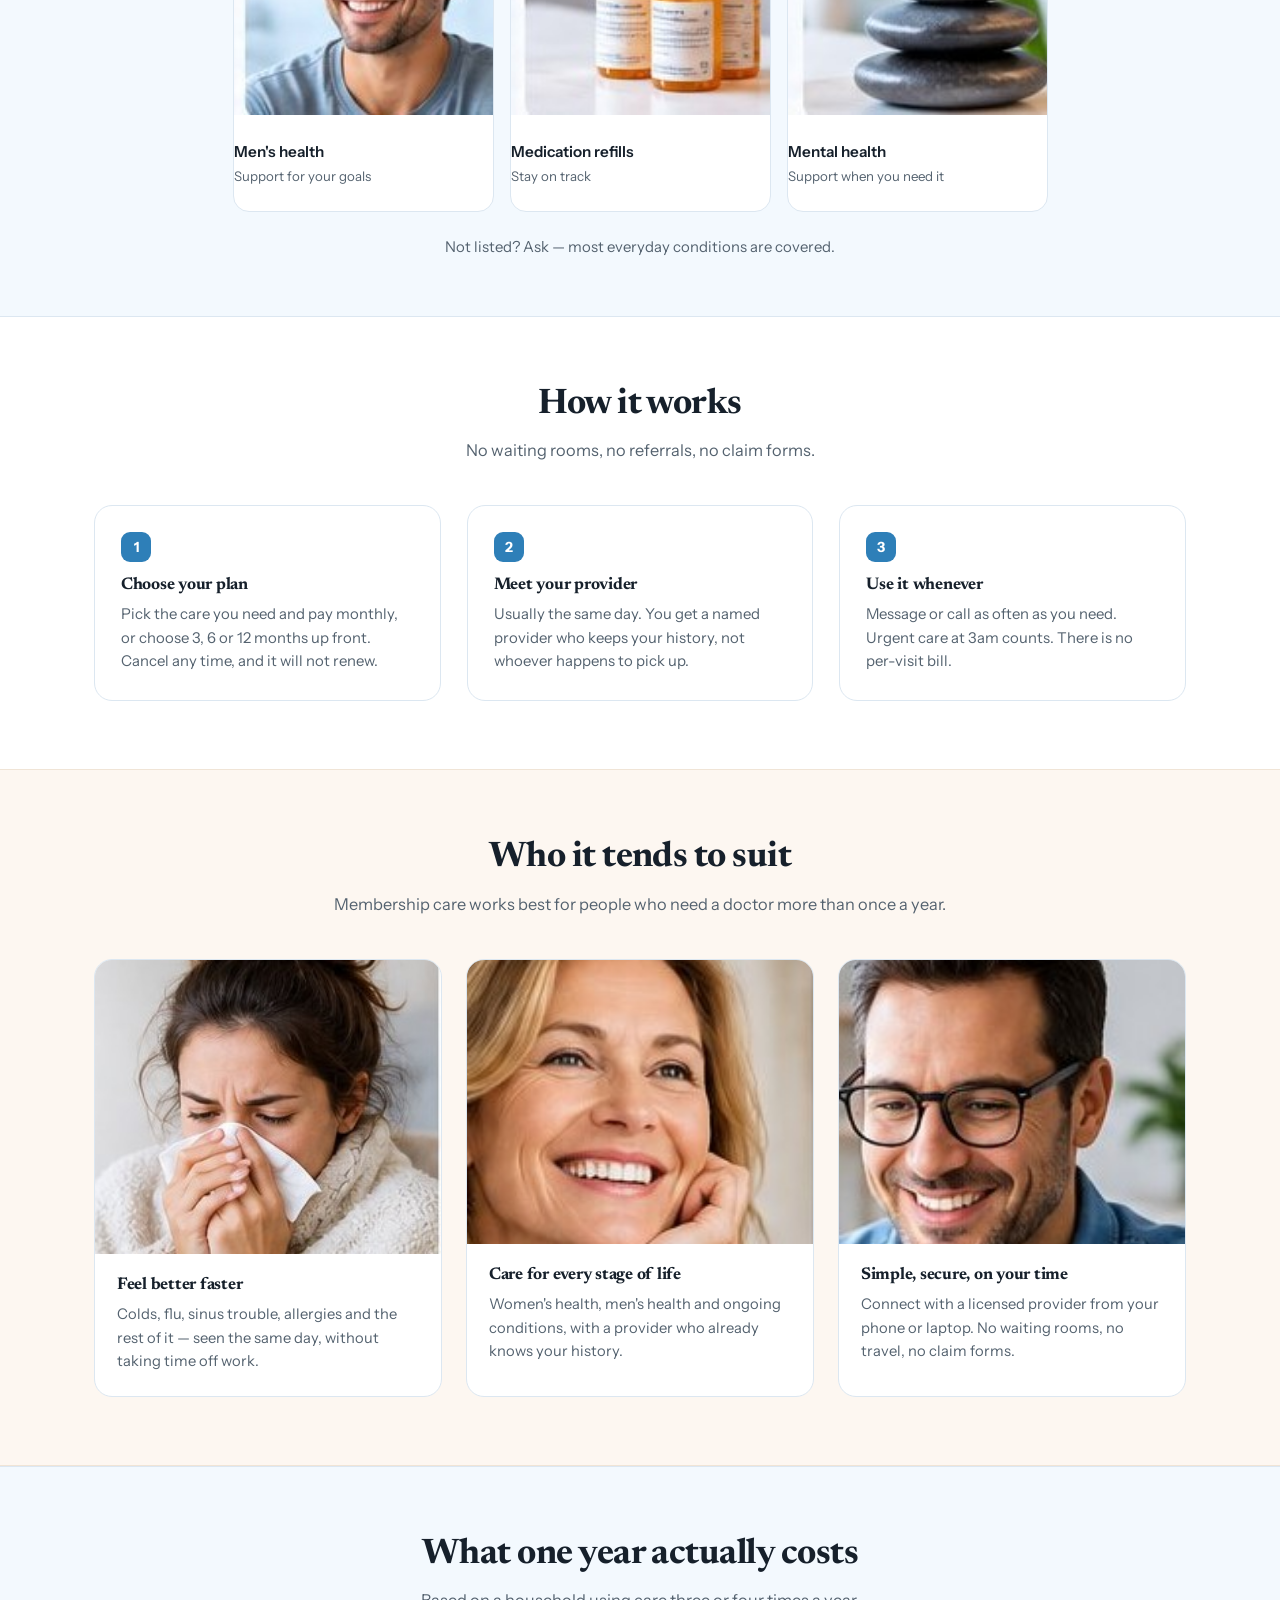
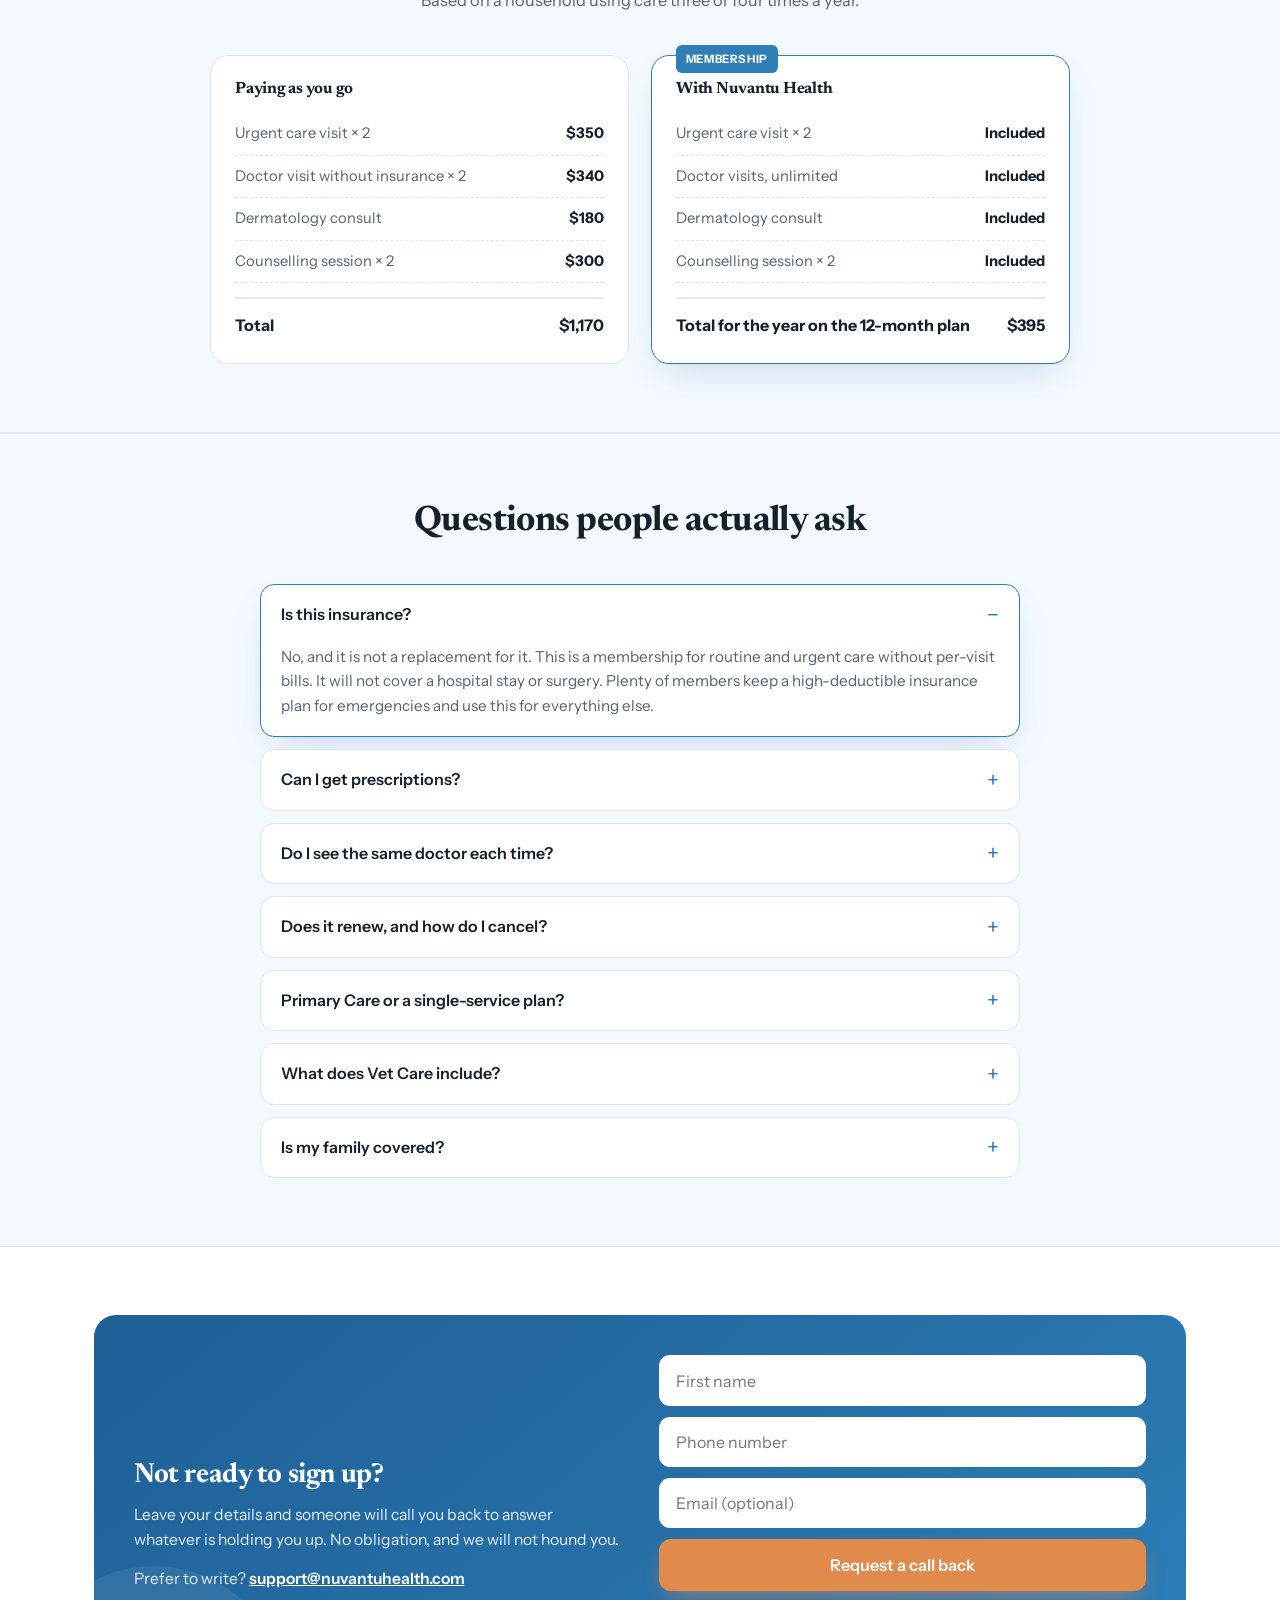
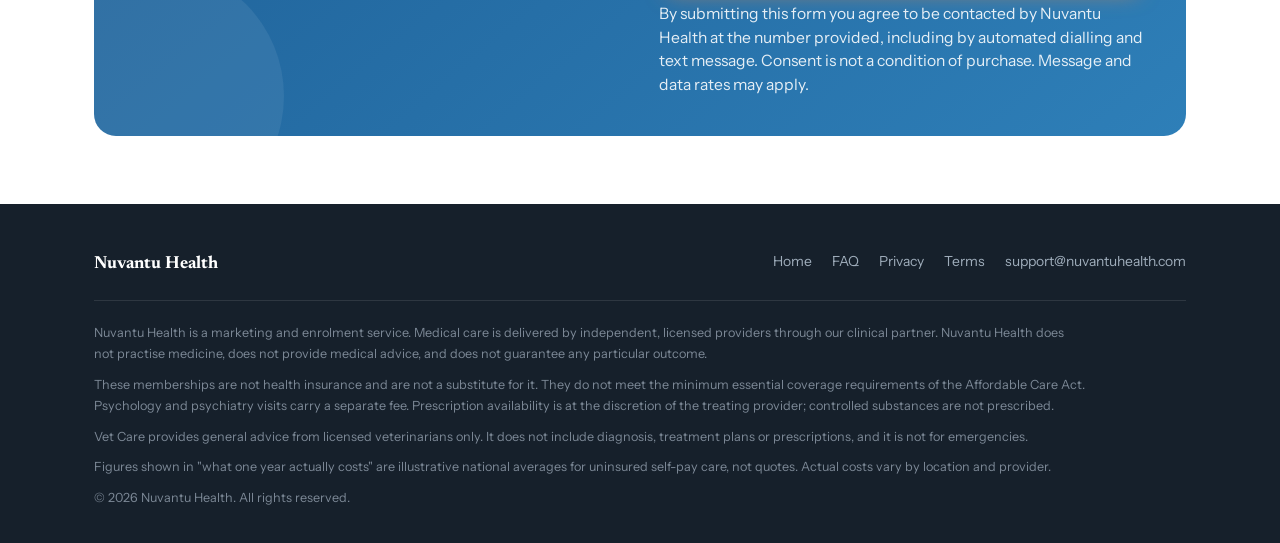
==== commit 5b695c81: "Primary Care: client's updated term prices and description" ====
--- a/index.html
+++ b/index.html
@@ -645,7 +645,7 @@
         <div class="cmp-row"><span>Doctor visits, unlimited</span><b>Included</b></div>
         <div class="cmp-row"><span>Dermatology consult</span><b>Included</b></div>
         <div class="cmp-row"><span>Counselling session &times; 2</span><b>Included</b></div>
-        <div class="cmp-total"><span>Total for the year on the 12-month plan</span><span id="cmpYear">$450</span></div>
+        <div class="cmp-total"><span>Total for the year on the 12-month plan</span><span id="cmpYear">$395</span></div>
       </div>
     </div>
   </div>
@@ -806,8 +806,8 @@
 var CARE_HOST  = 'https://care.nationaltelehealthproviders.com/';
 var PARTNER_QS = '?partner_id=3SS1PBNZ';
 var SERVICES = [
-  {path:'primary', name:'Primary Care', short:'Primary Care', terms:{1:40, 3:135, 6:230, 12:450}, img:'img/family-call.jpg', main:true,
-   blurb:'Your own provider, plus 24/7 urgent care, dermatology and counselling, all in one membership.',
+  {path:'primary', name:'Primary Care', short:'Primary Care', terms:{1:40, 3:115, 6:210, 12:395}, img:'img/family-call.jpg', main:true,
+   blurb:'Choose a dedicated provider to manage your ongoing health, with prescriptions sent to your preferred pharmacy if prescribed, along with labs and overall wellness support in one place. Includes 24/7 urgent care, primary care physicians, dermatology, care navigation, counseling, 24/7 crisis management and messaging with specialists (endocrinologists, dentists, sports medicine, allergists, etc.) at no additional charge.',
    note:'Psychology and psychiatry visits from $150 per visit.'},
   {path:'primary-plus', name:'Primary Care + Prescription Discount Program', short:'Primary Care + Rx', terms:{1:50, 3:145, 6:280, 12:570}, img:'img/svc/primary-plus.jpg',
    blurb:'Choose a dedicated provider to manage your ongoing health, with prescriptions sent to your preferred pharmacy if prescribed and many medications available for free. Includes 24/7 urgent care, dermatology, care navigation, counseling, 24/7 crisis management and messaging with specialists at no additional charge.',
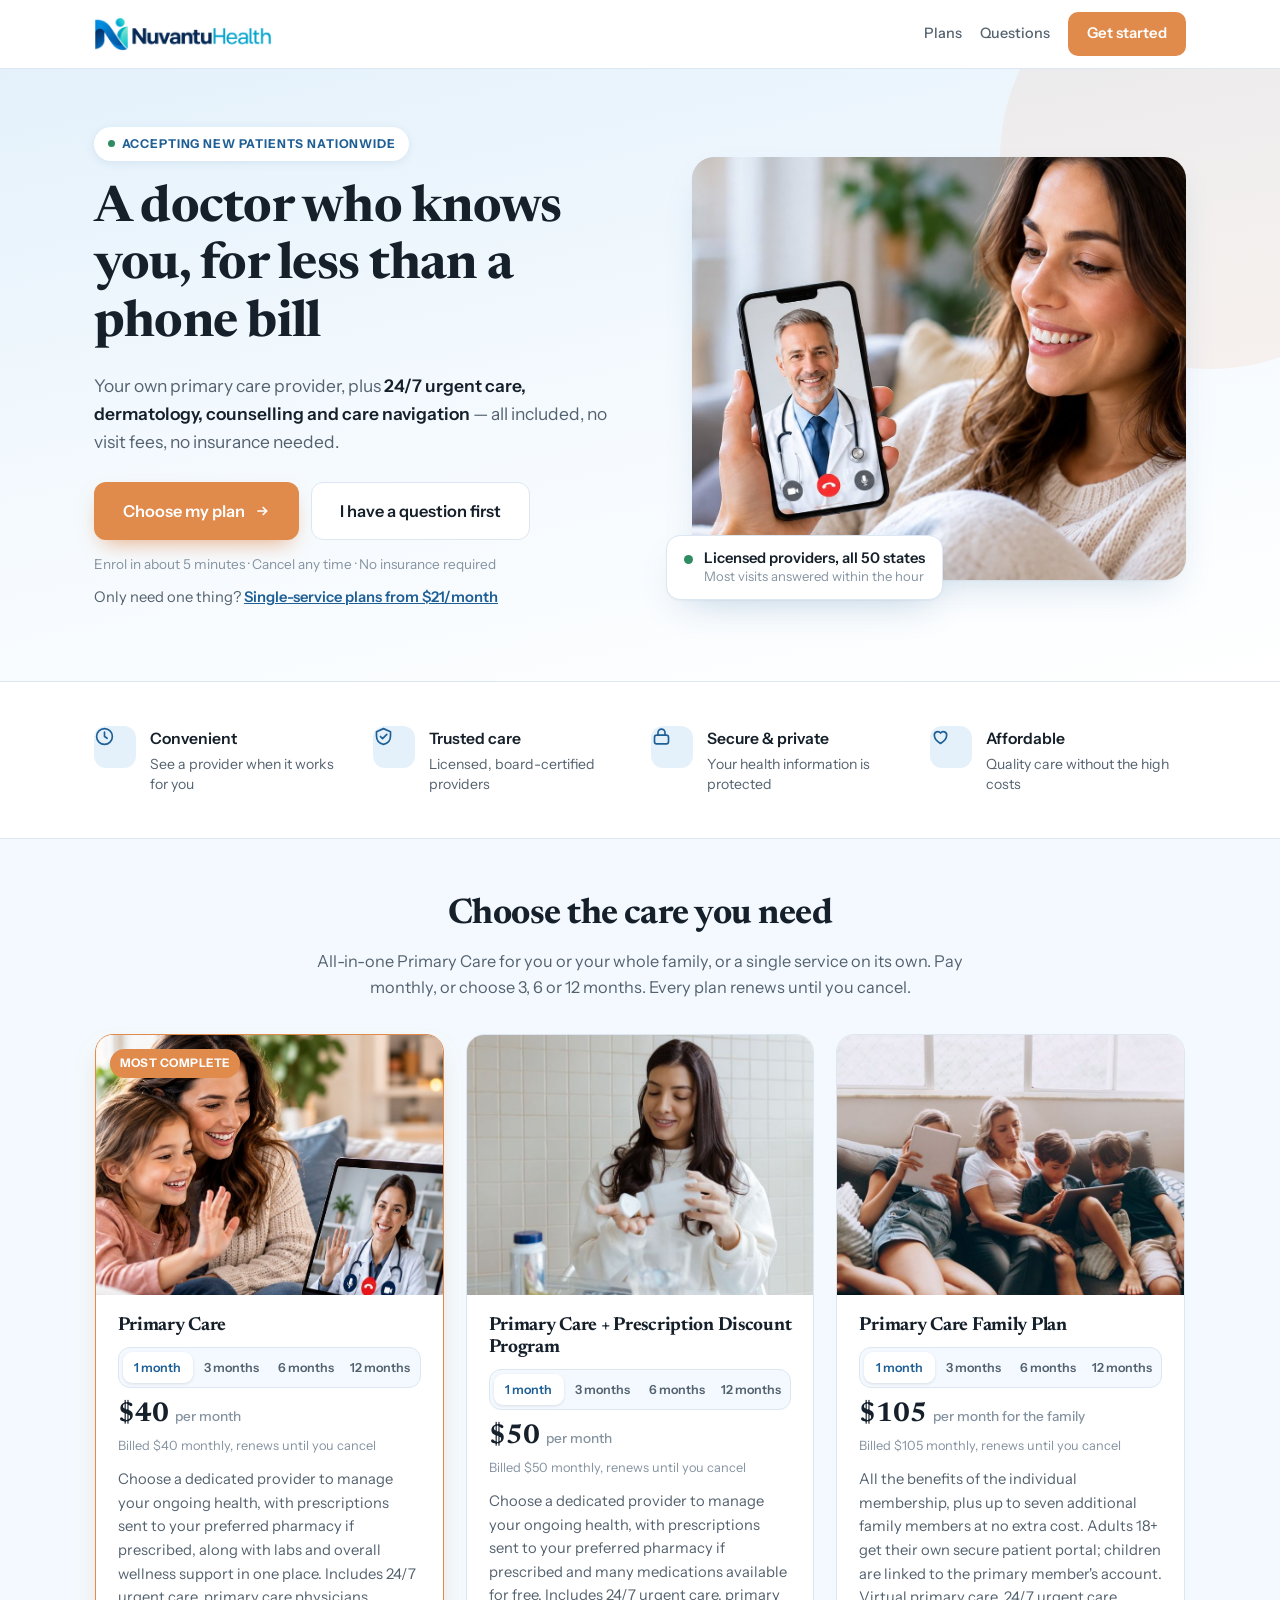
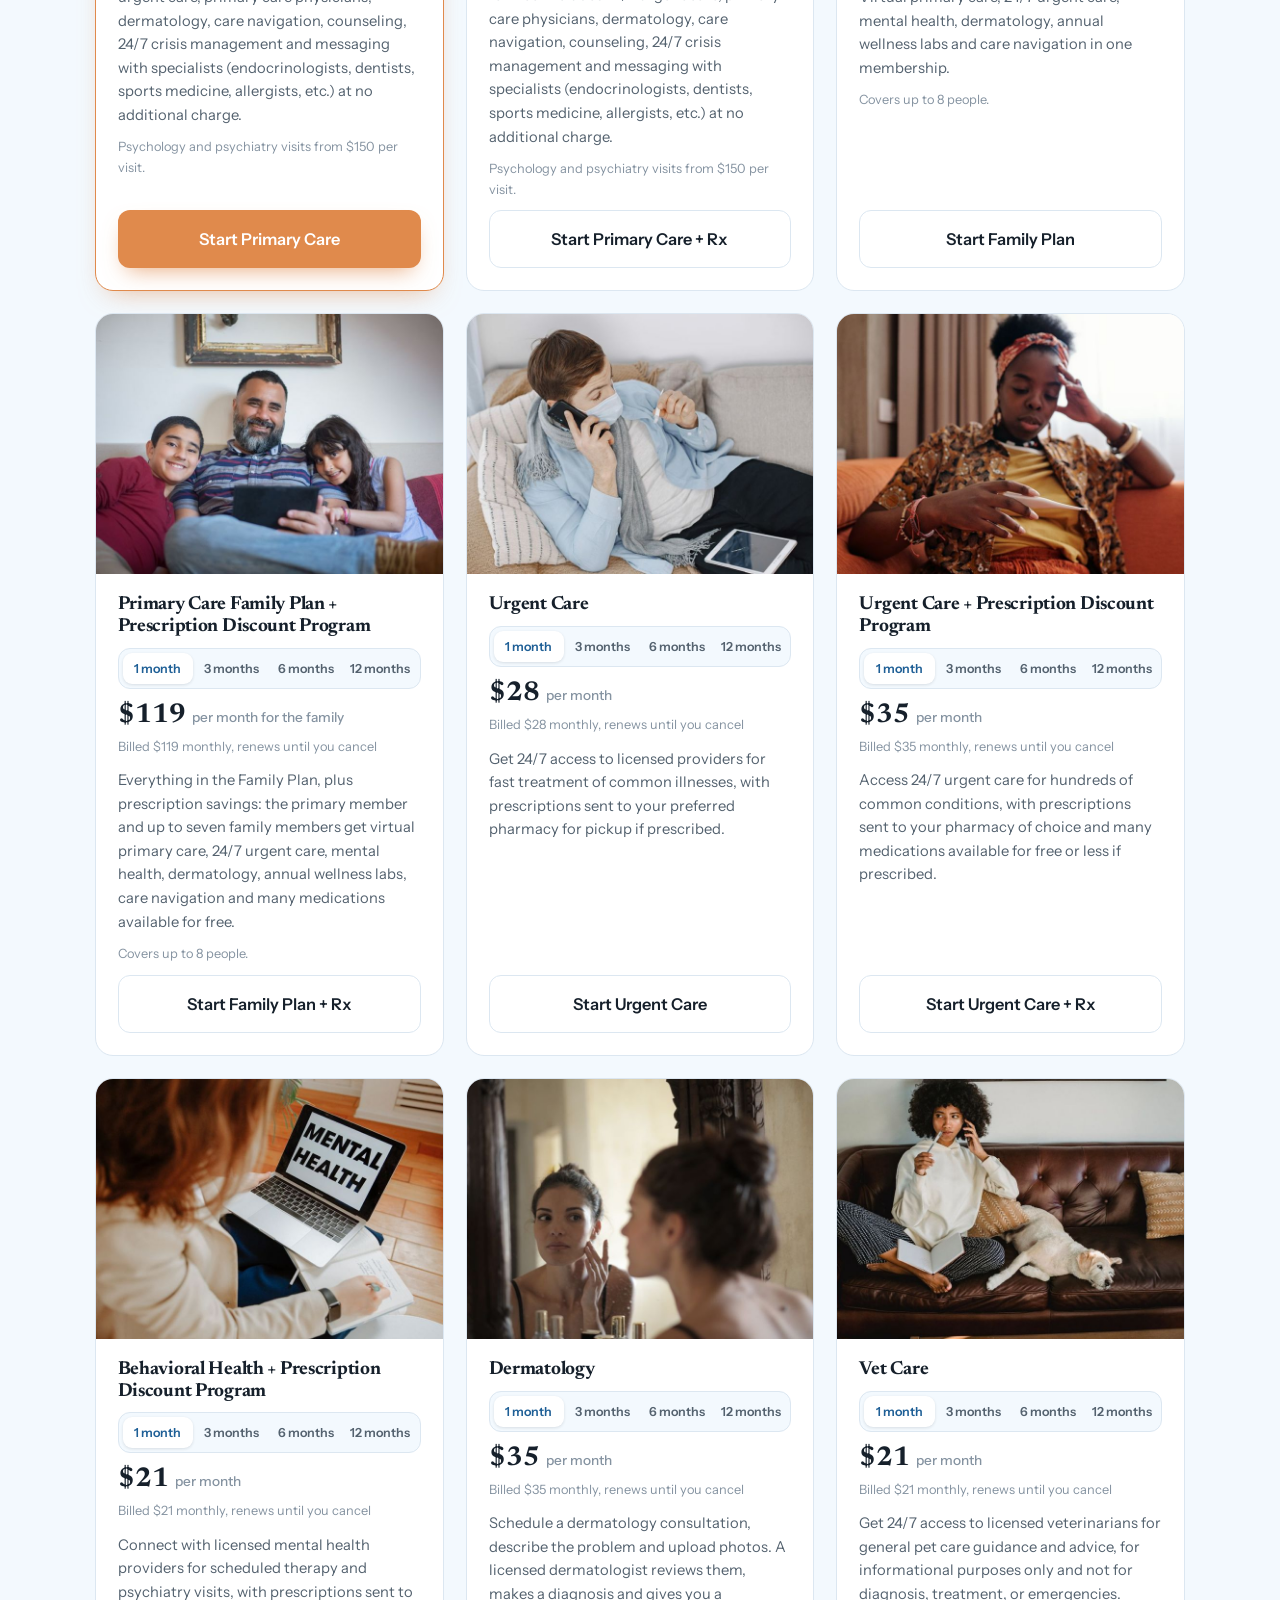
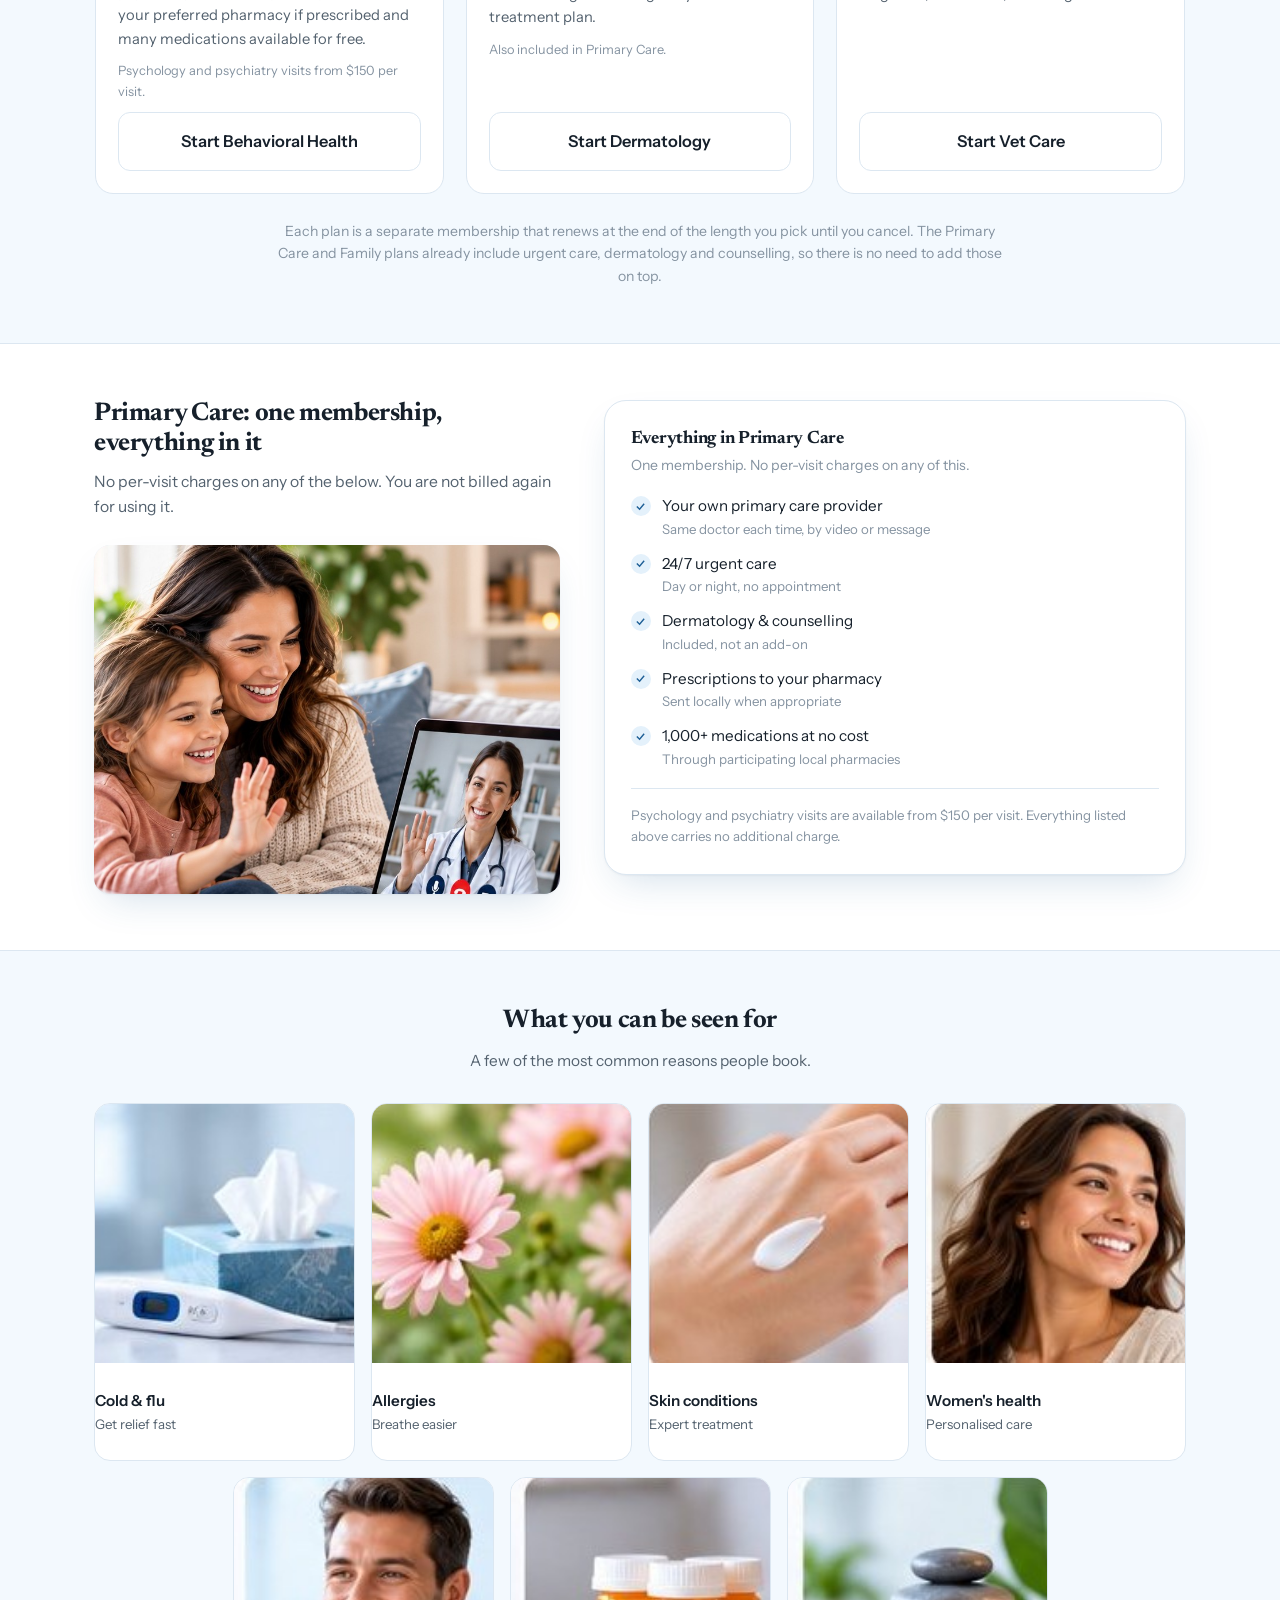
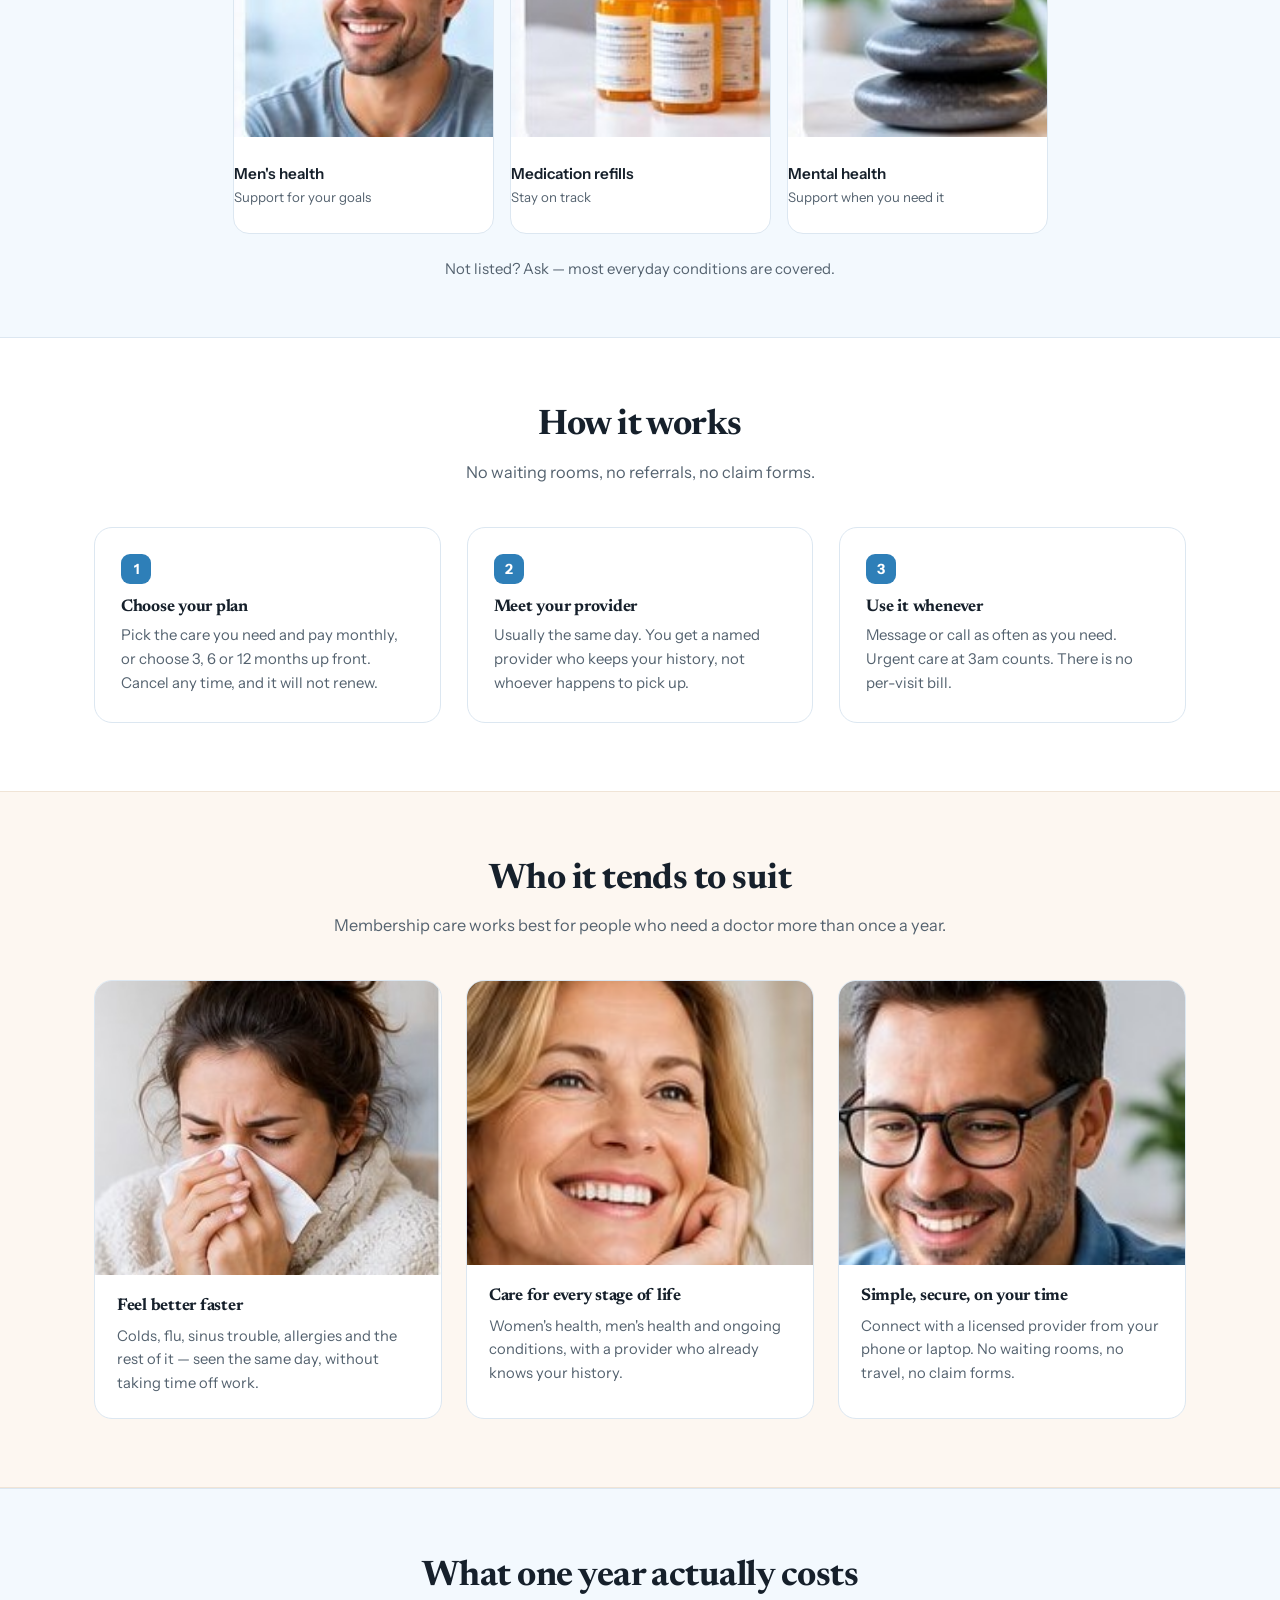
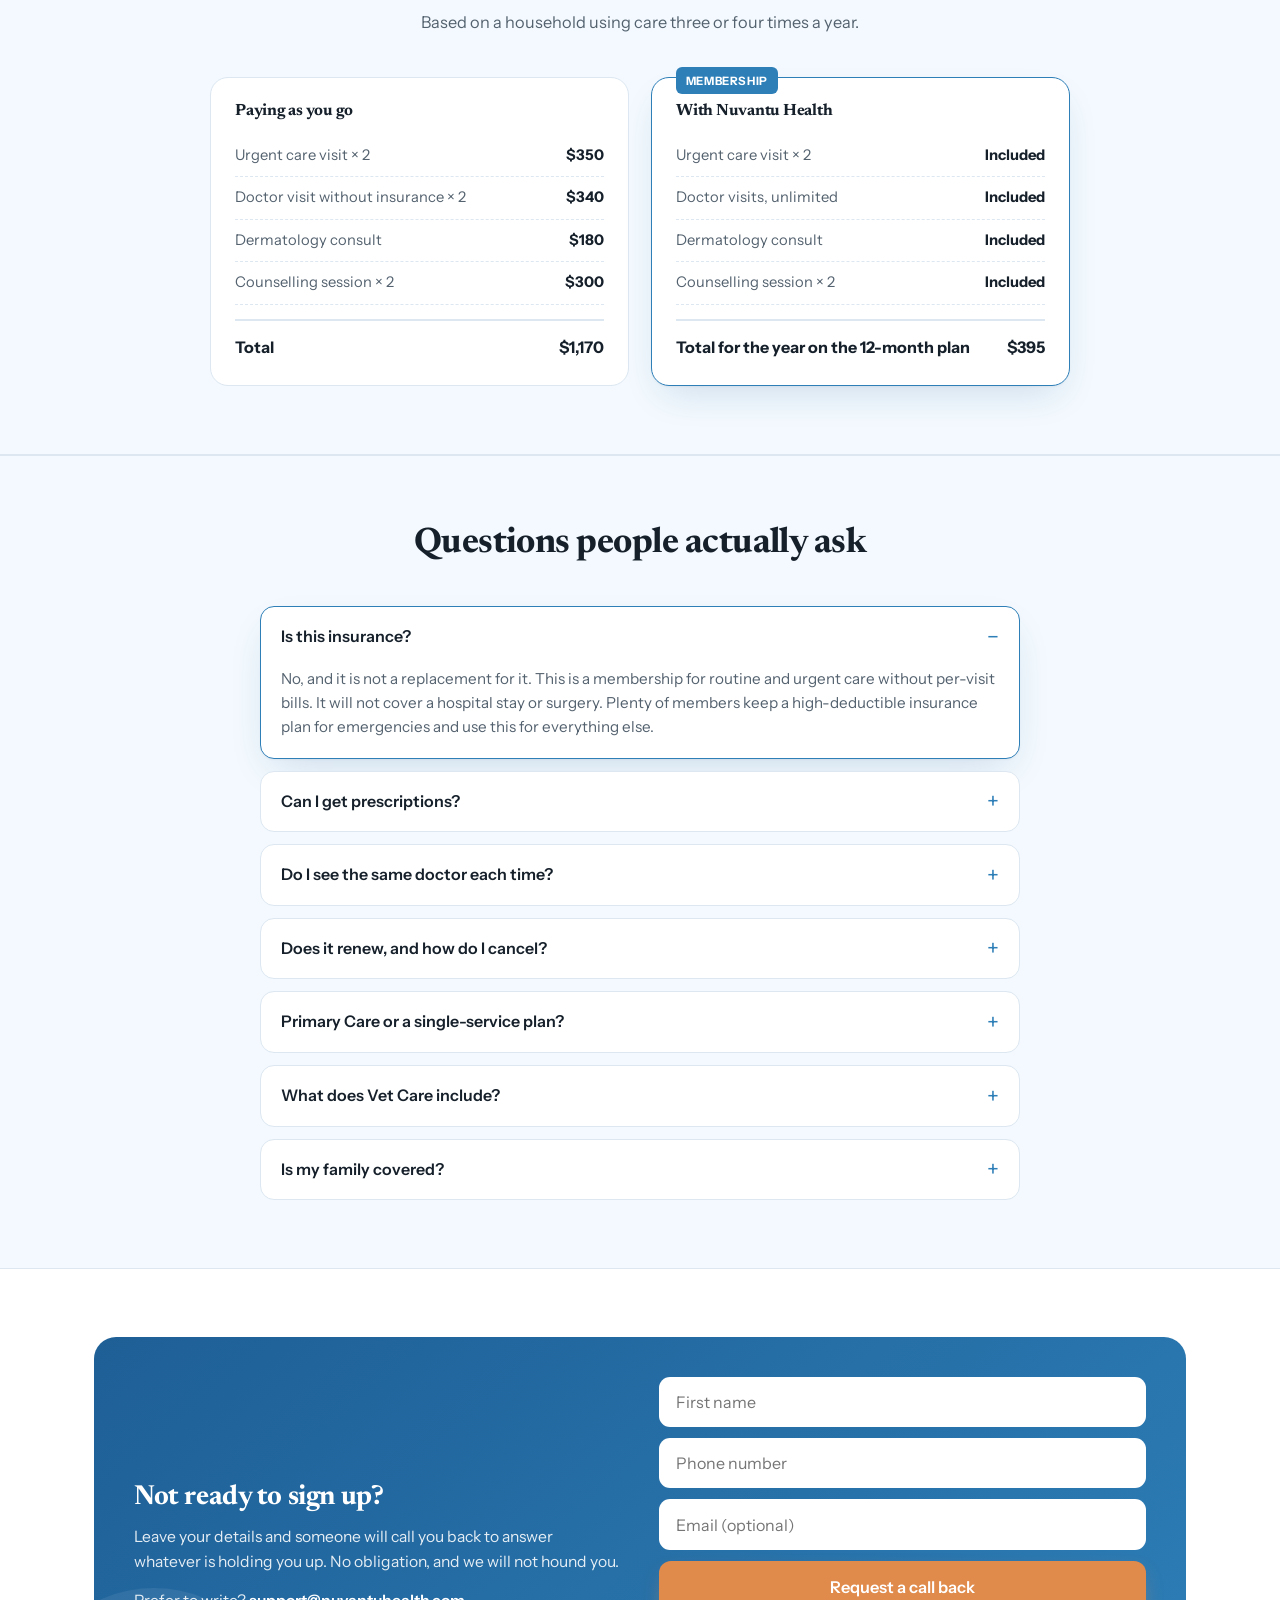
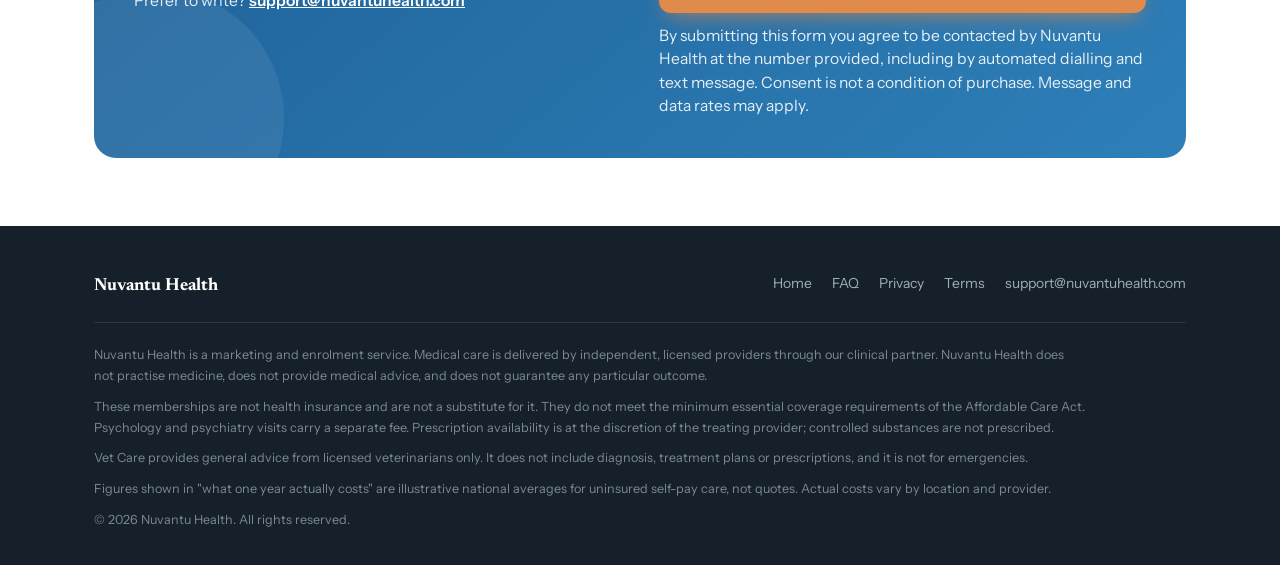
==== commit 4e6d2b7d: "Primary Care + Rx: client's updated term prices and description" ====
--- a/index.html
+++ b/index.html
@@ -809,8 +809,8 @@
   {path:'primary', name:'Primary Care', short:'Primary Care', terms:{1:40, 3:115, 6:210, 12:395}, img:'img/family-call.jpg', main:true,
    blurb:'Choose a dedicated provider to manage your ongoing health, with prescriptions sent to your preferred pharmacy if prescribed, along with labs and overall wellness support in one place. Includes 24/7 urgent care, primary care physicians, dermatology, care navigation, counseling, 24/7 crisis management and messaging with specialists (endocrinologists, dentists, sports medicine, allergists, etc.) at no additional charge.',
    note:'Psychology and psychiatry visits from $150 per visit.'},
-  {path:'primary-plus', name:'Primary Care + Prescription Discount Program', short:'Primary Care + Rx', terms:{1:50, 3:145, 6:280, 12:570}, img:'img/svc/primary-plus.jpg',
-   blurb:'Choose a dedicated provider to manage your ongoing health, with prescriptions sent to your preferred pharmacy if prescribed and many medications available for free. Includes 24/7 urgent care, dermatology, care navigation, counseling, 24/7 crisis management and messaging with specialists at no additional charge.',
+  {path:'primary-plus', name:'Primary Care + Prescription Discount Program', short:'Primary Care + Rx', terms:{1:50, 3:142, 6:270, 12:535}, img:'img/svc/primary-plus.jpg',
+   blurb:'Choose a dedicated provider to manage your ongoing health, with prescriptions sent to your preferred pharmacy if prescribed and many medications available for free. Includes 24/7 urgent care, primary care physicians, dermatology, care navigation, counseling, 24/7 crisis management and messaging with specialists (endocrinologists, dentists, sports medicine, allergists, etc.) at no additional charge.',
    note:'Psychology and psychiatry visits from $150 per visit.'},
   {path:'primary-family-plan', name:'Primary Care Family Plan', short:'Family Plan', terms:{1:105, 3:315, 6:630, 12:1260}, img:'img/svc/family.jpg', unit:'per month for the family',
    blurb:"All the benefits of the individual membership, plus up to seven additional family members at no extra cost. Adults 18+ get their own secure patient portal; children are linked to the primary member's account. Virtual primary care, 24/7 urgent care, mental health, dermatology, annual wellness labs and care navigation in one membership.",
